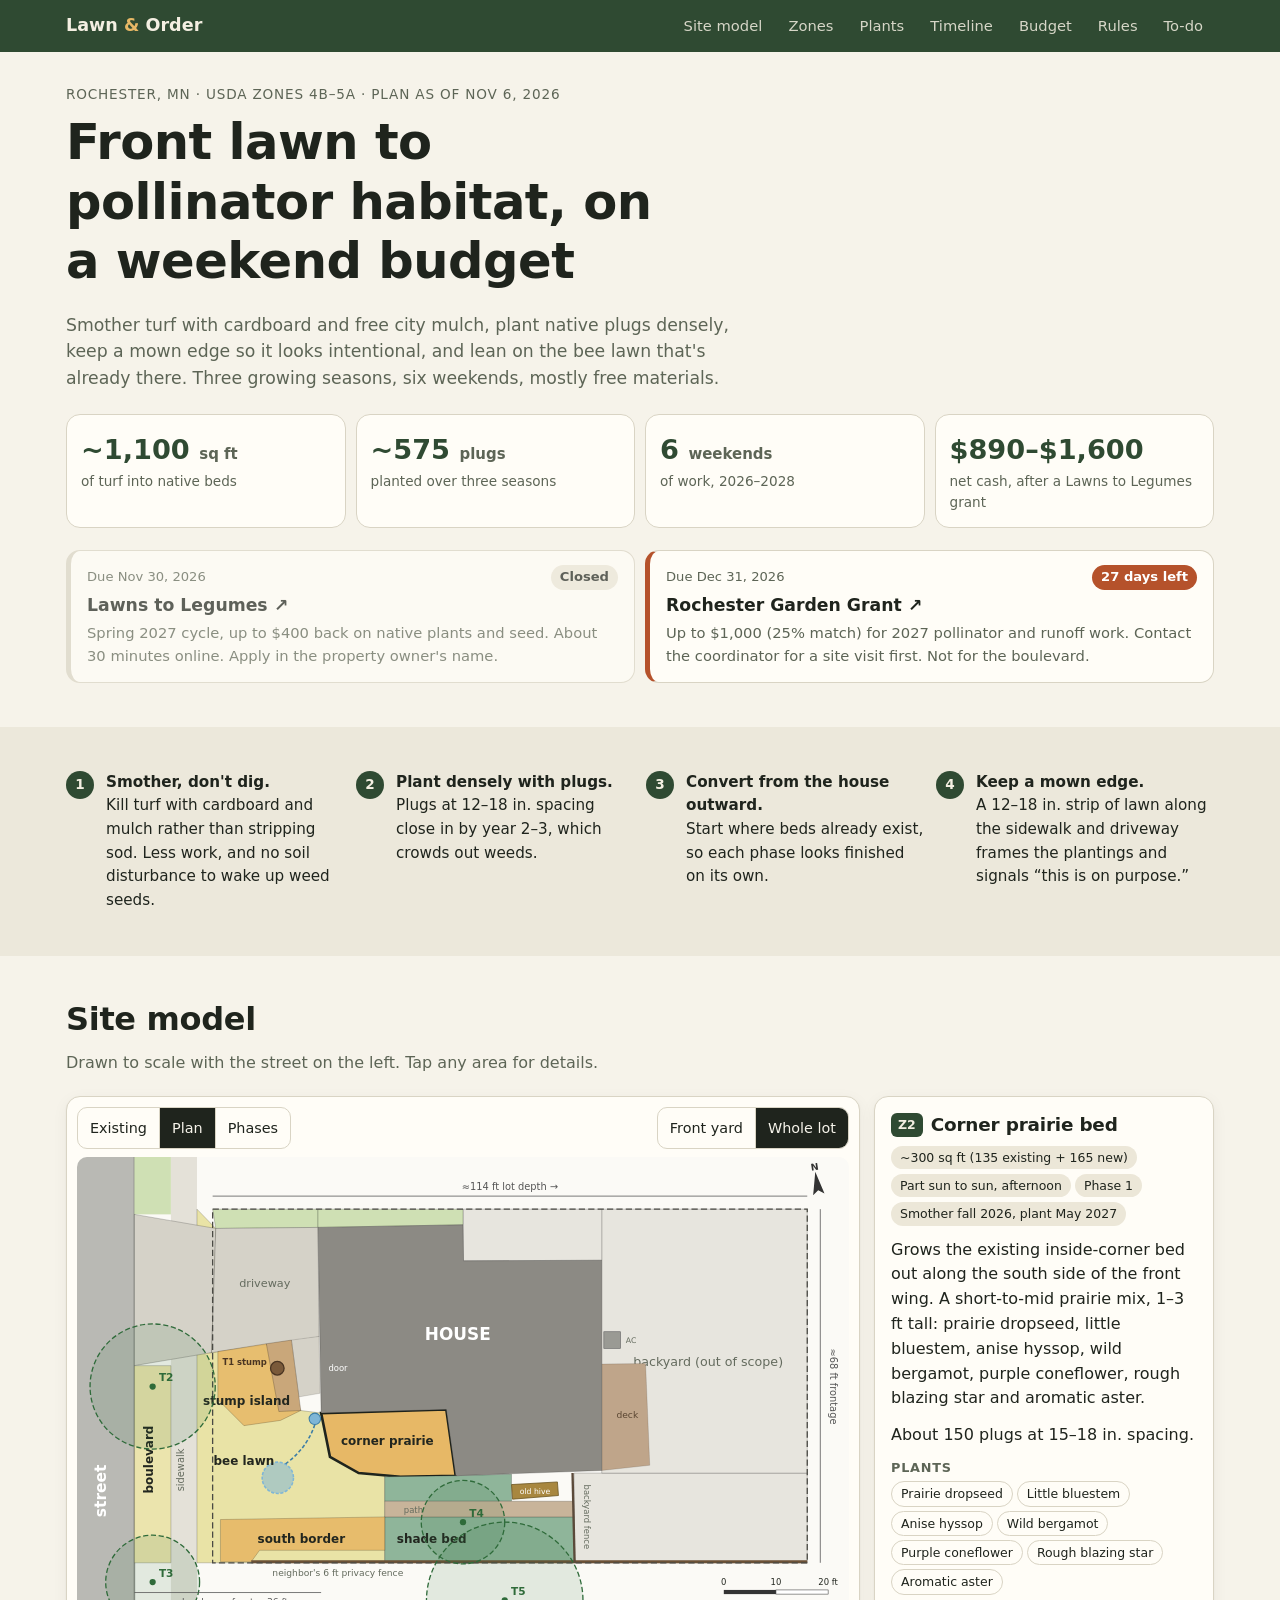
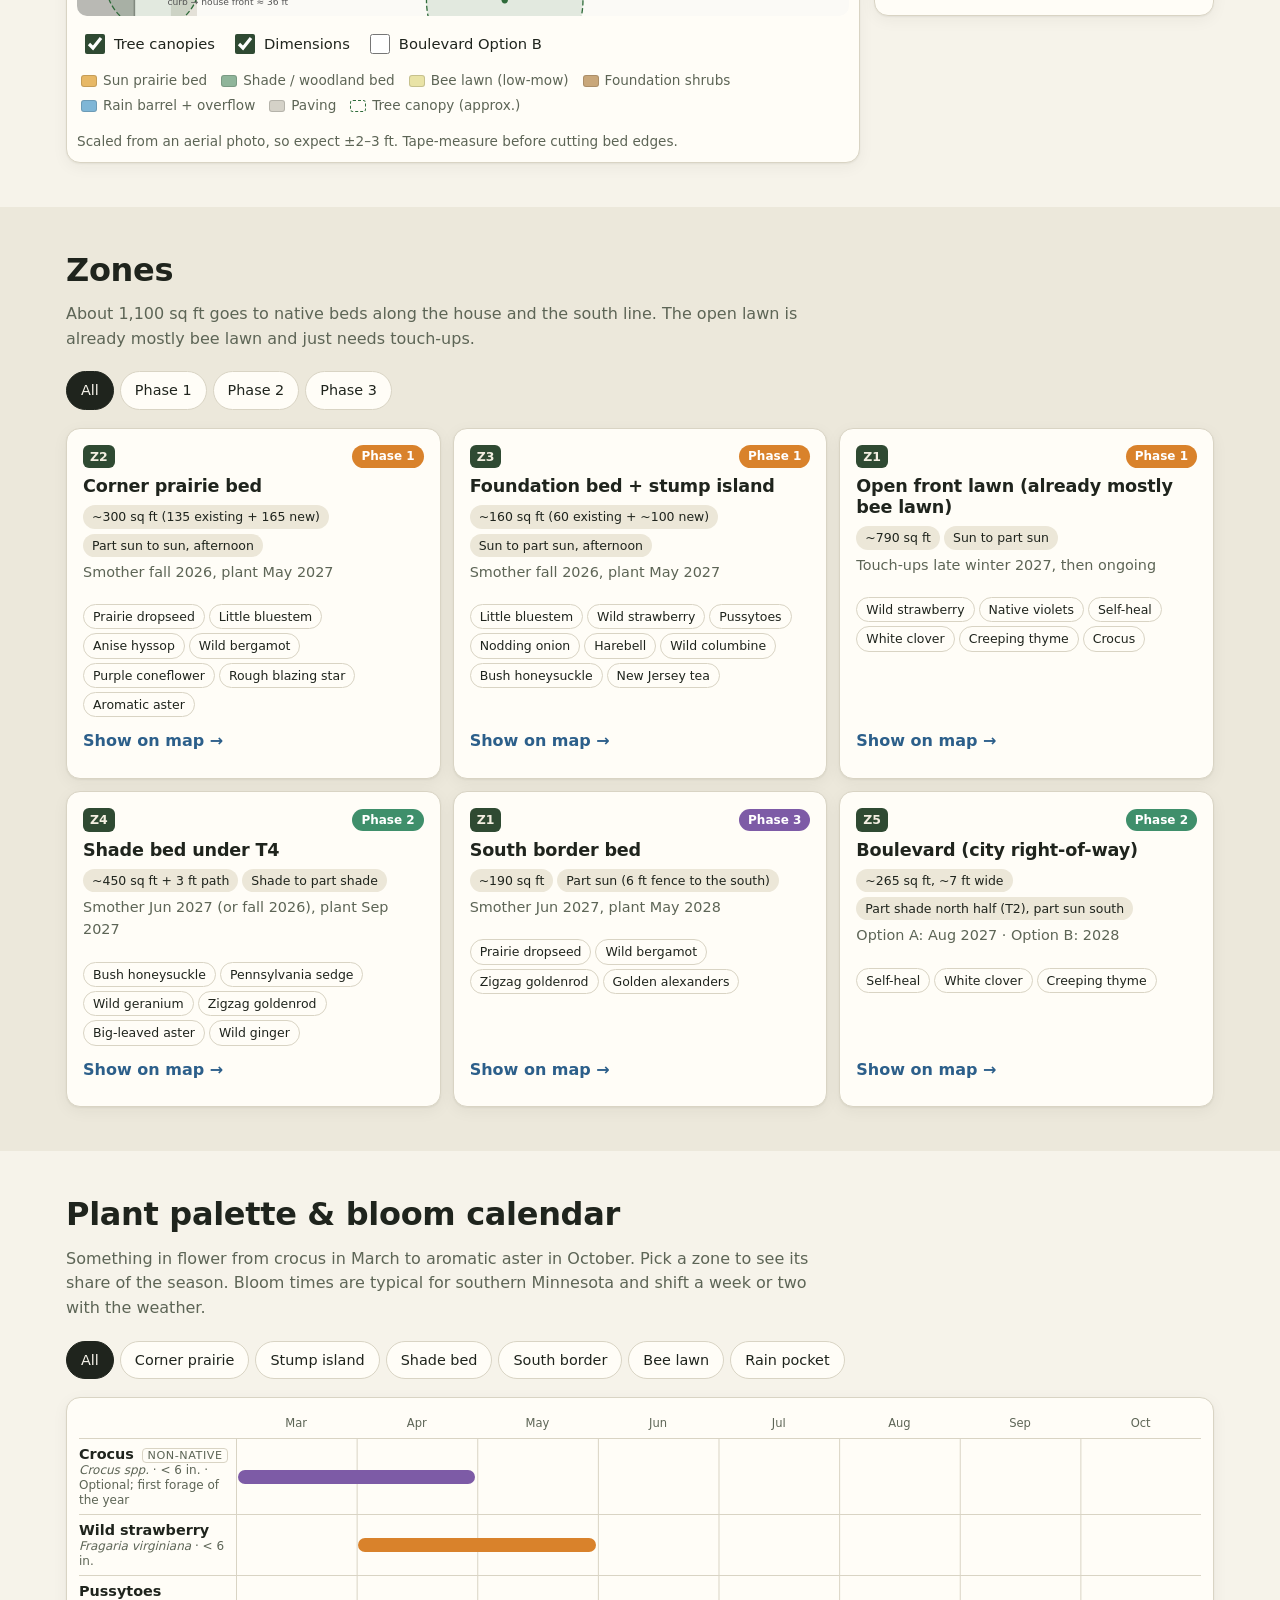
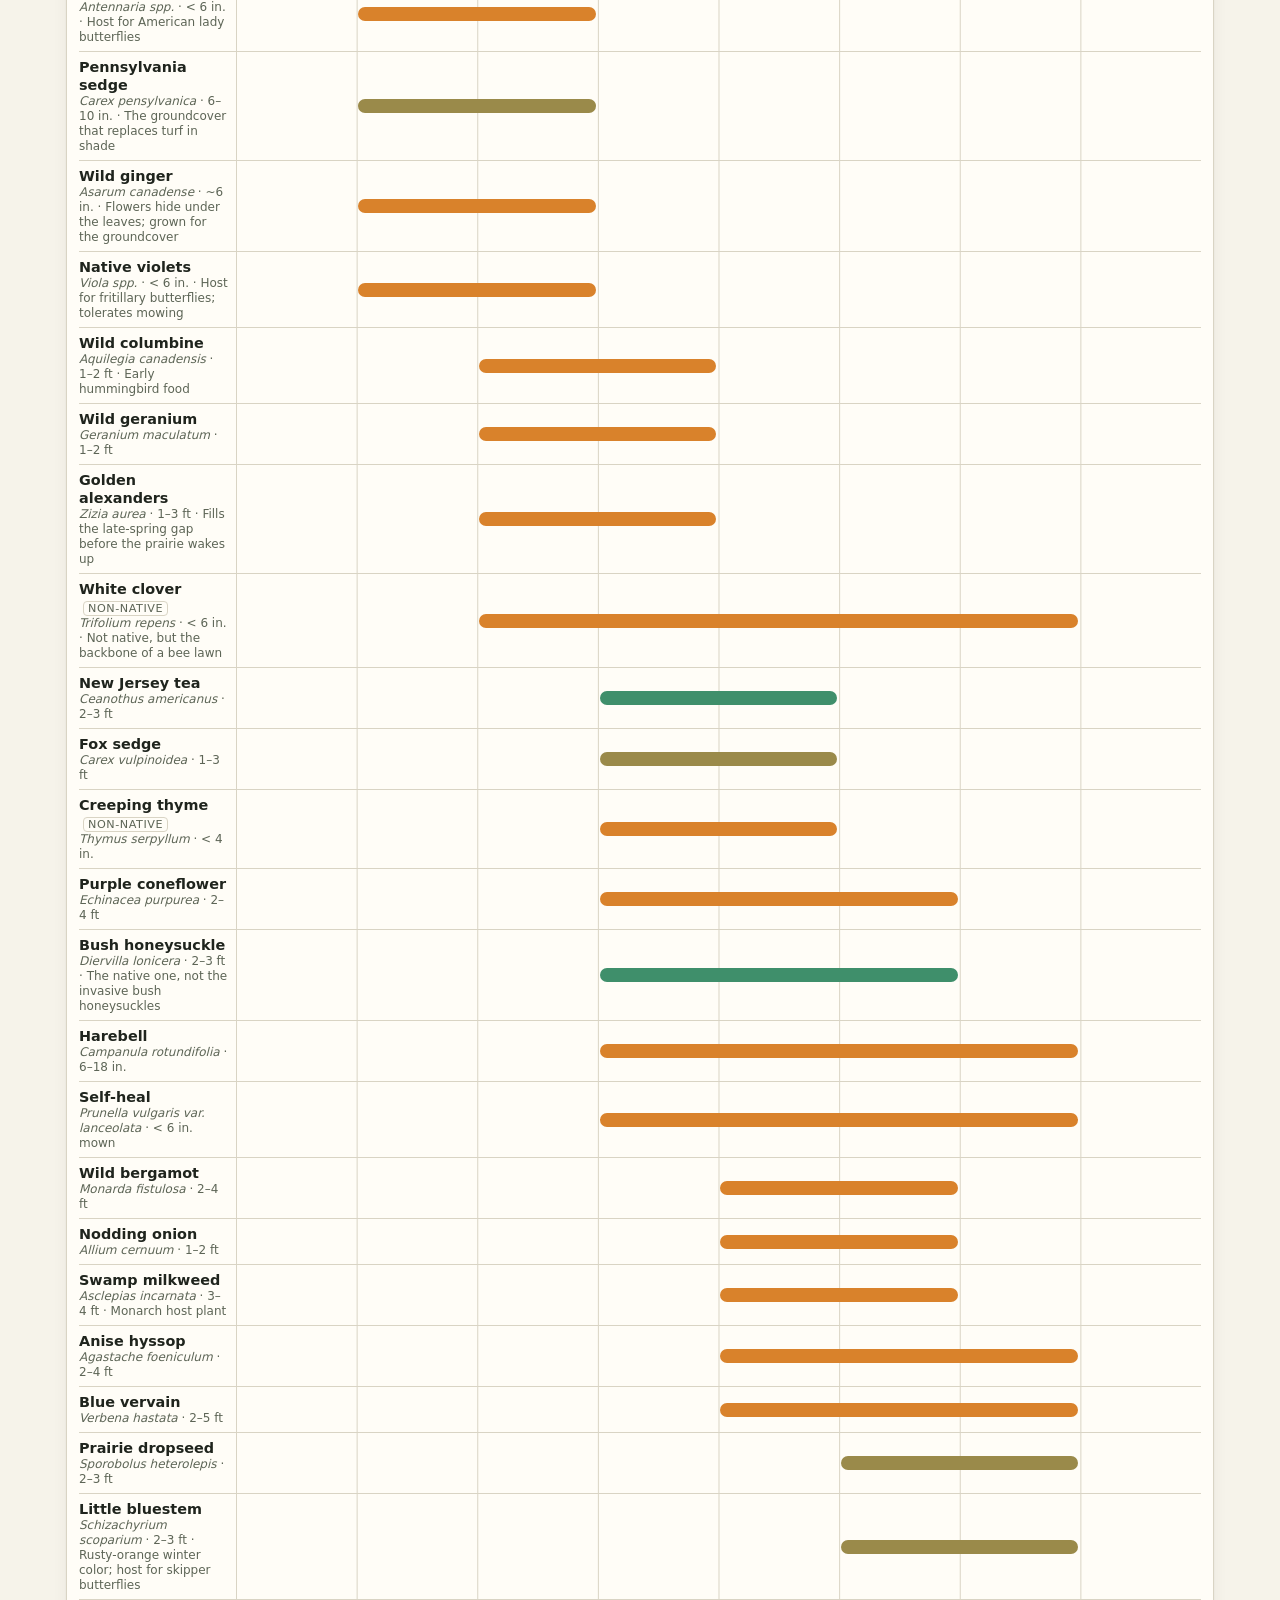
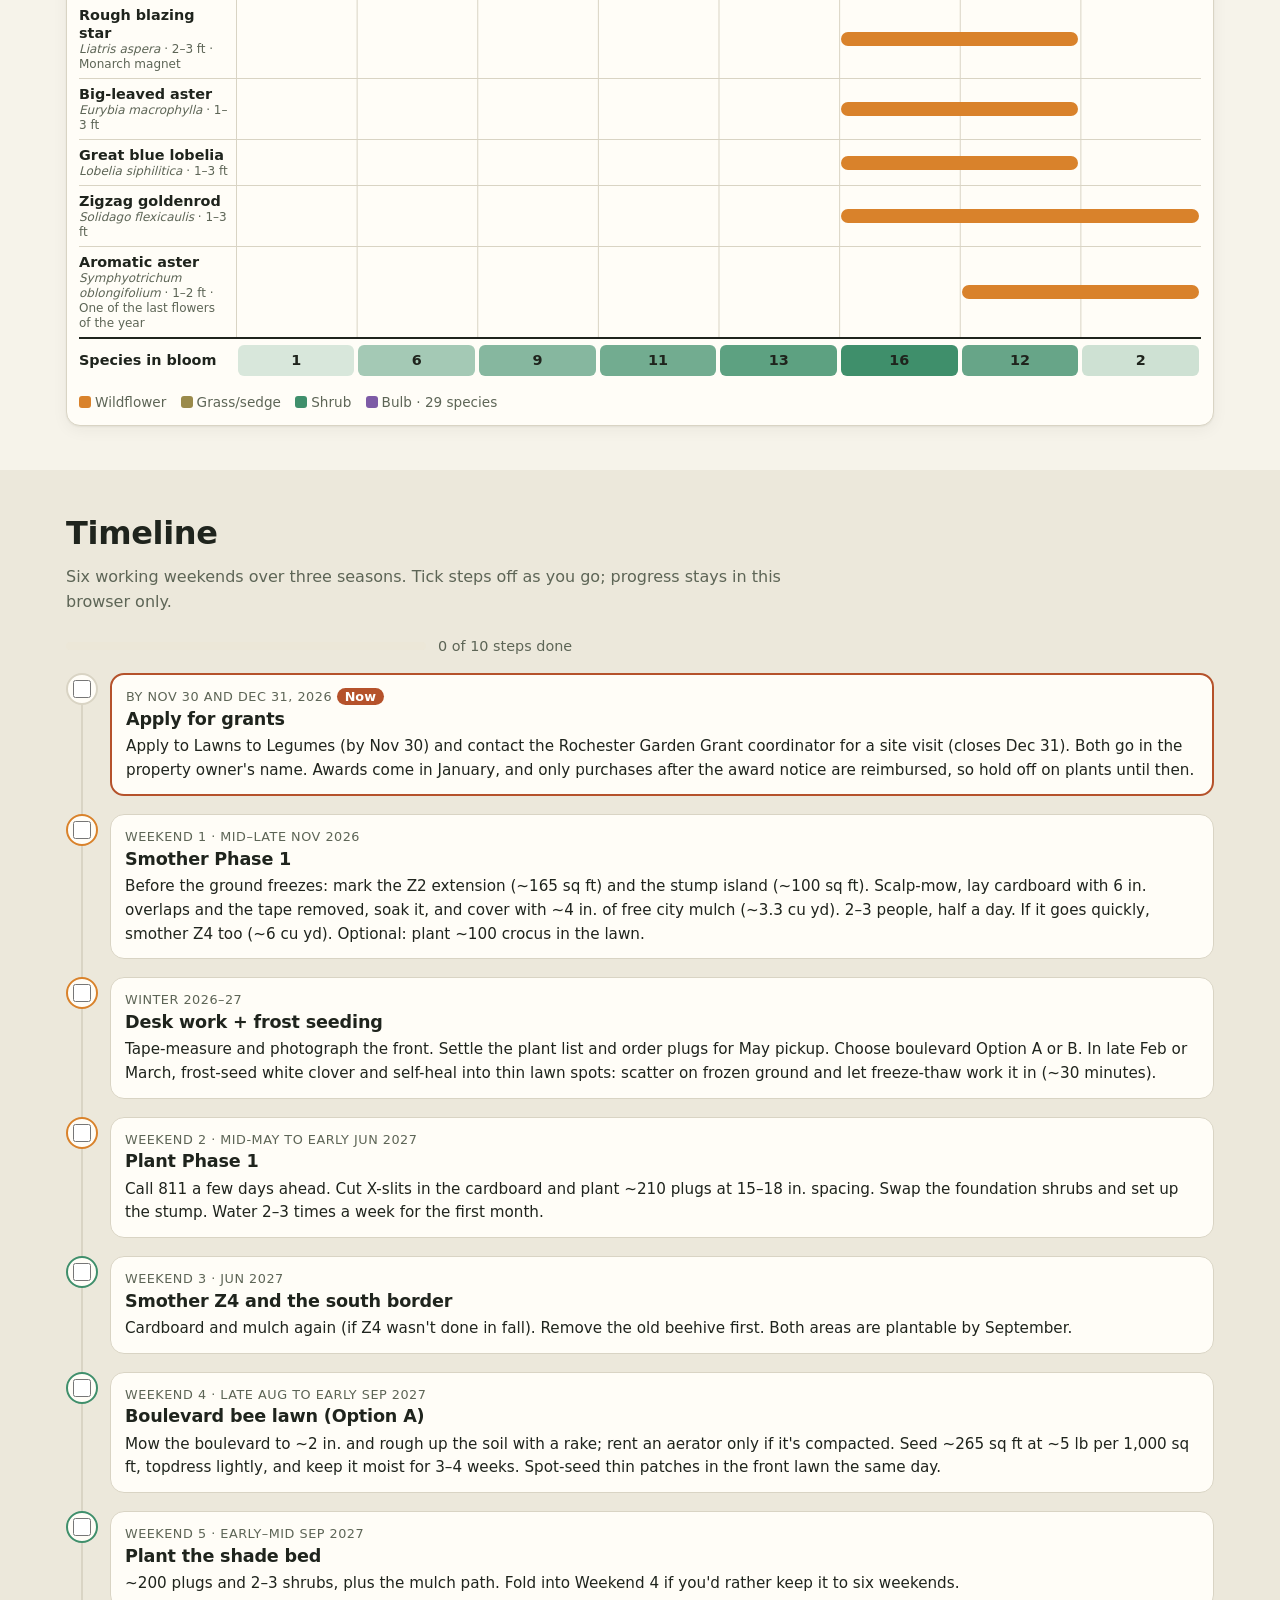
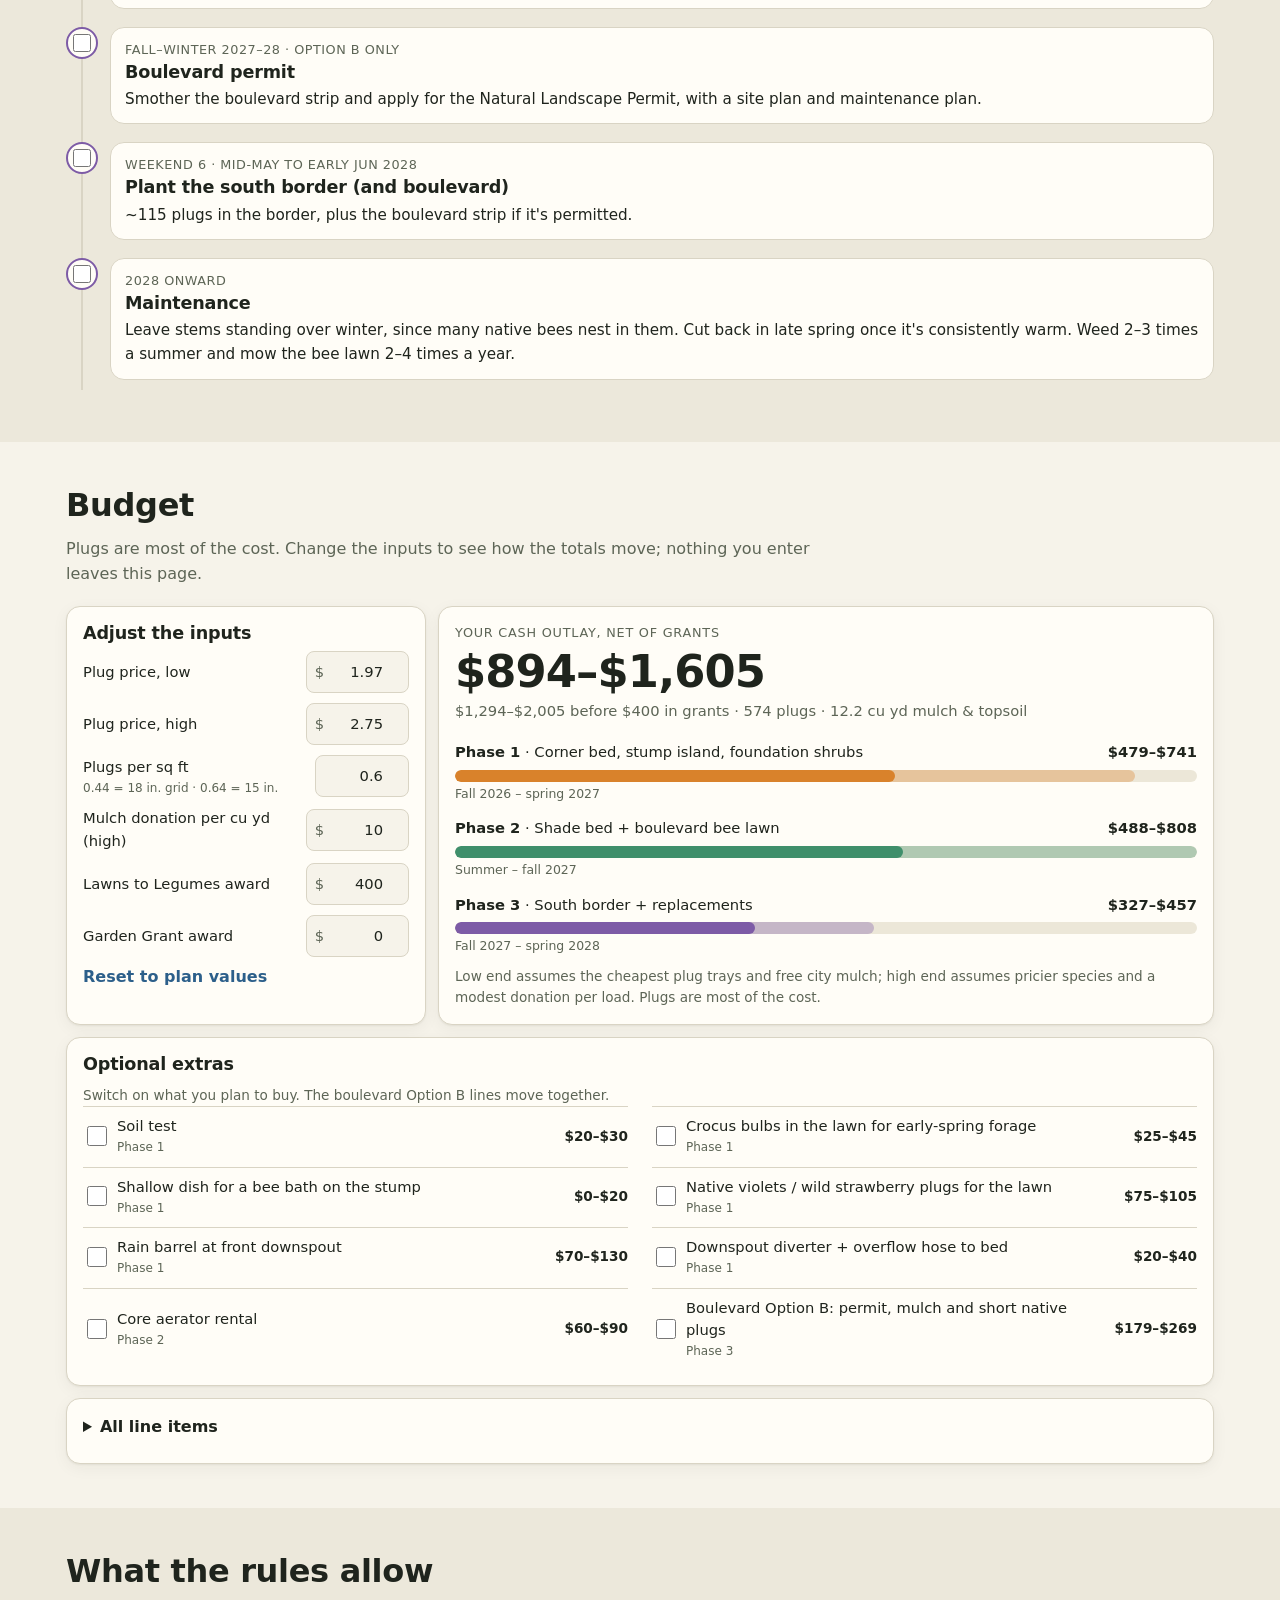
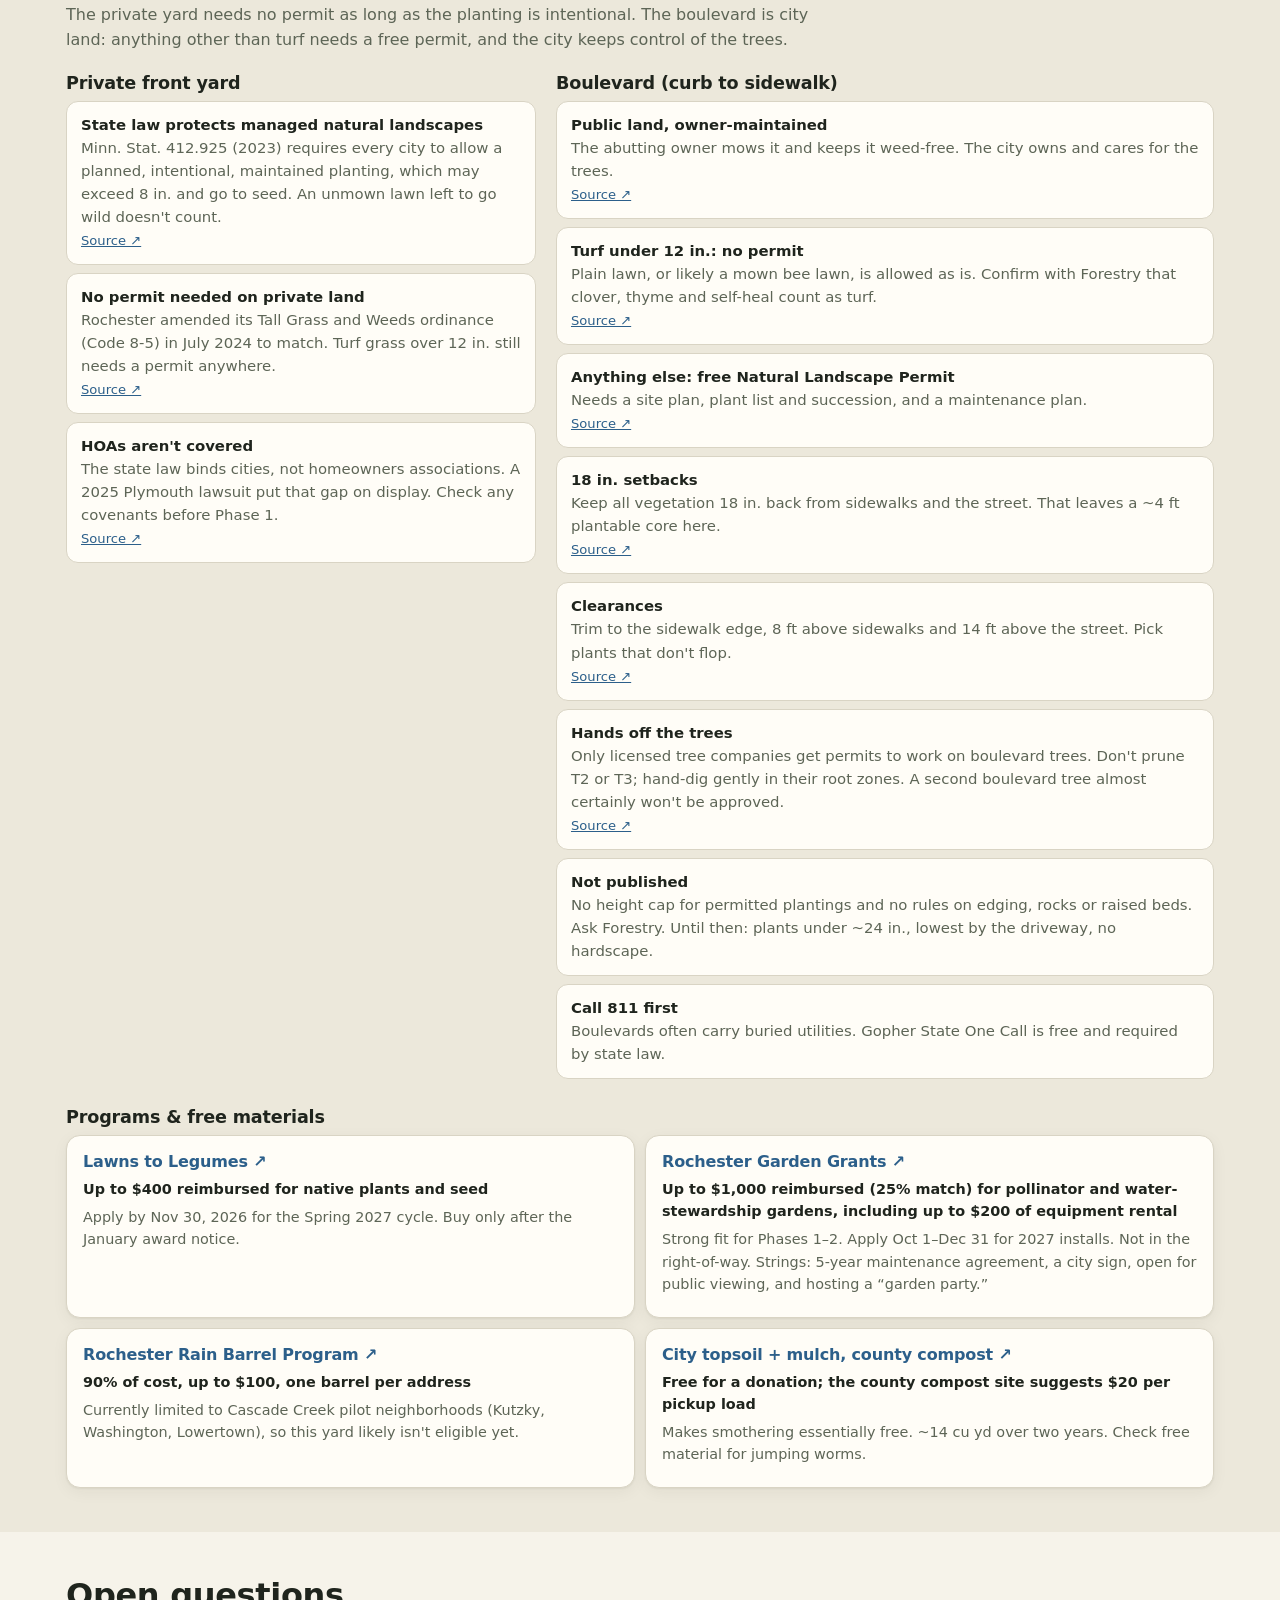
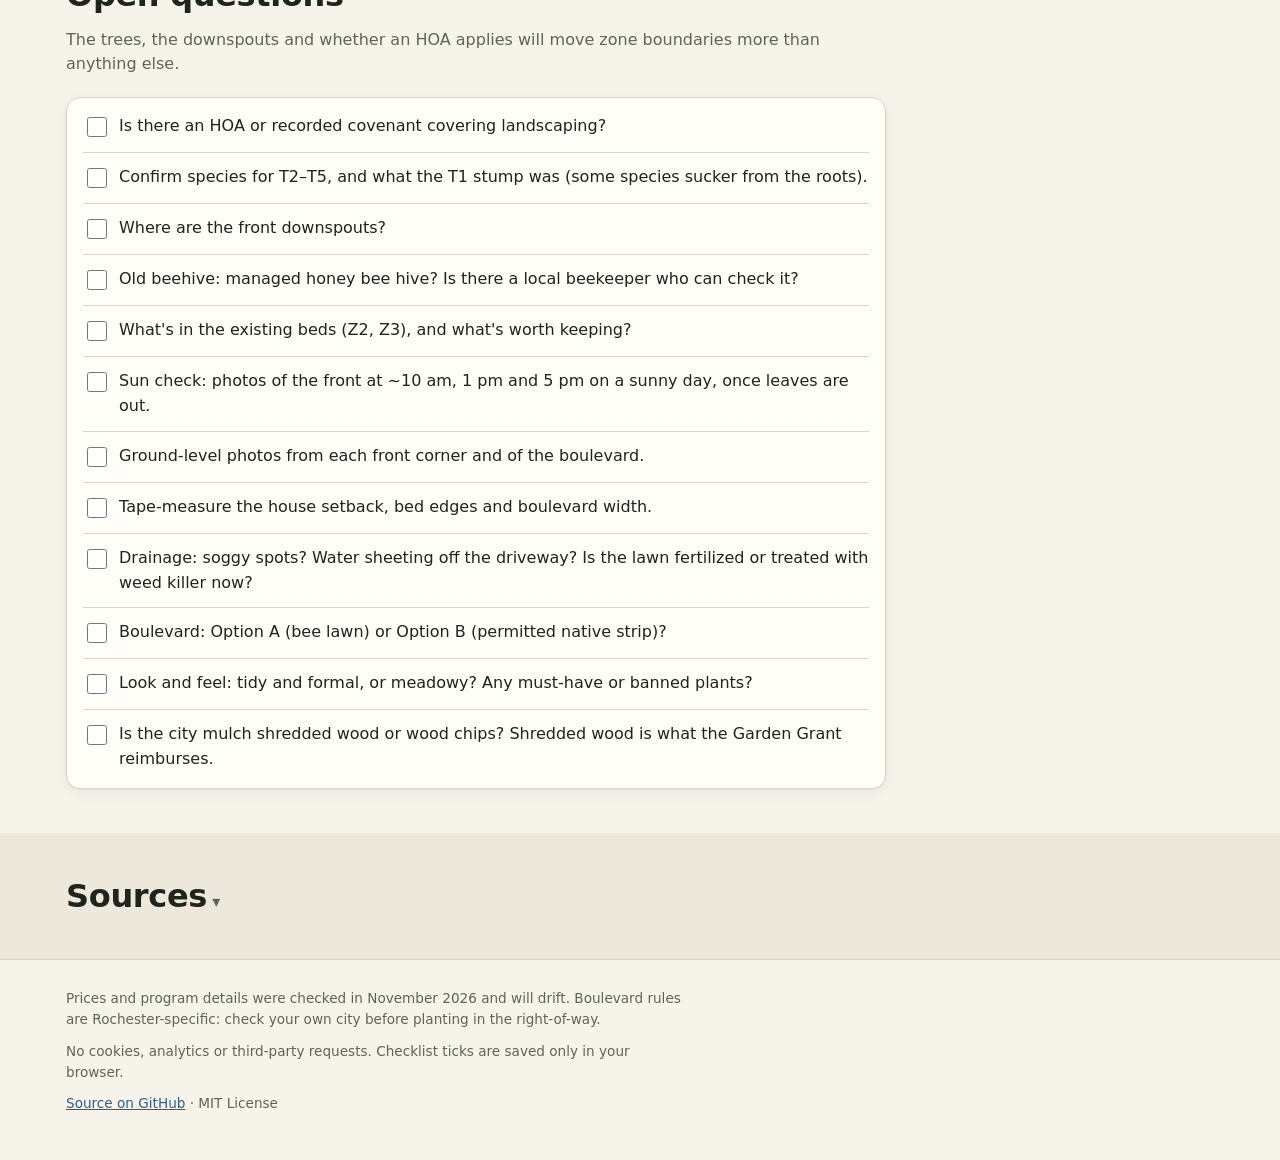
==== site/index.html @ 621e4ff6 "Add mobile-friendly website, privacy guardrails, and portable budget Website (site/, deployed to Git" ====
<!DOCTYPE html>
<html lang="en">
<head>
<meta charset="utf-8">
<meta name="viewport" content="width=device-width, initial-scale=1, viewport-fit=cover">
<!-- Privacy: this page loads nothing from other hosts. The policy below blocks
     third-party scripts, fonts, embeds (maps, video) and trackers outright. -->
<meta http-equiv="Content-Security-Policy" content="default-src 'self'; img-src 'self' data:; style-src 'self' 'unsafe-inline'; script-src 'self'; connect-src 'self'; font-src 'self'; frame-src 'none'; object-src 'none'; base-uri 'none'; form-action 'none'">
<meta name="referrer" content="no-referrer">
<title>Lawn &amp; Order</title>
<meta name="description" content="A three-season plan for turning a suburban front lawn in Rochester, MN into low-maintenance pollinator habitat: site model, plant palette, timeline and budget.">
<meta name="theme-color" content="#2f4a32" media="(prefers-color-scheme: light)">
<meta name="theme-color" content="#151a14" media="(prefers-color-scheme: dark)">
<link rel="icon" href="data:image/svg+xml,%3Csvg xmlns='http://www.w3.org/2000/svg' viewBox='0 0 32 32'%3E%3Crect width='32' height='32' rx='7' fill='%232f4a32'/%3E%3Ccircle cx='16' cy='16' r='5' fill='%23e7b866'/%3E%3Cg fill='%23f4efe2'%3E%3Cellipse cx='16' cy='7.5' rx='3.2' ry='4.5'/%3E%3Cellipse cx='16' cy='24.5' rx='3.2' ry='4.5'/%3E%3Cellipse cx='7.5' cy='16' rx='4.5' ry='3.2'/%3E%3Cellipse cx='24.5' cy='16' rx='4.5' ry='3.2'/%3E%3C/g%3E%3C/svg%3E">
<link rel="stylesheet" href="styles.css">
</head>
<body>
<a class="skip" href="#main">Skip to content</a>
<header class="top">
  <div class="top-in">
    <a class="brand" href="#overview">Lawn <span>&amp;</span> Order</a>
    <nav aria-label="Sections">
      <a href="#map">Site model</a>
      <a href="#zones">Zones</a>
      <a href="#plants">Plants</a>
      <a href="#timeline">Timeline</a>
      <a href="#budget">Budget</a>
      <a href="#rules">Rules</a>
      <a href="#questions">To-do</a>
    </nav>
  </div>
</header>

<main id="main">
  <section id="overview" class="hero">
    <div class="wrap">
      <p class="eyebrow">Rochester, MN · USDA zones 4b–5a · <span data-asof></span></p>
      <h1>Front lawn to pollinator habitat, on a weekend budget</h1>
      <p class="lede">Smother turf with cardboard and free city mulch, plant native plugs densely, keep a mown edge so it looks intentional, and lean on the bee lawn that's already there. Three growing seasons, six weekends, mostly free materials.</p>
      <div class="stats" data-stats></div>
      <div class="deadlines" data-deadlines></div>
    </div>
  </section>

  <section id="principles" class="band">
    <div class="wrap">
      <h2 class="sr-only">Principles</h2>
      <ol class="principles" data-principles></ol>
    </div>
  </section>

  <section id="map">
    <div class="wrap">
      <div class="sec-head">
        <h2>Site model</h2>
        <p>Drawn to scale with the street on the left. Tap any area for details.</p>
      </div>
      <div class="map-grid">
        <div class="card map-card">
          <div class="map-bar">
            <div class="seg" role="group" aria-label="View">
              <button type="button" data-view="existing" aria-pressed="false">Existing</button>
              <button type="button" data-view="plan" aria-pressed="true">Plan</button>
              <button type="button" data-view="phases" aria-pressed="false">Phases</button>
            </div>
            <div class="seg" role="group" aria-label="Extent">
              <button type="button" data-crop="front" aria-pressed="true">Front yard</button>
              <button type="button" data-crop="lot" aria-pressed="false">Whole lot</button>
            </div>
          </div>
          <svg id="site-svg" role="img" aria-label="To-scale site plan of the front yard"></svg>
          <div class="map-toggles">
            <label><input type="checkbox" data-layer="trees" checked> Tree canopies</label>
            <label><input type="checkbox" data-layer="dims" checked> Dimensions</label>
            <label><input type="checkbox" data-layer="blvdB"> Boulevard Option B</label>
          </div>
          <div class="legend" data-legend></div>
          <p class="fine">Scaled from an aerial photo, so expect ±2–3 ft. Tape-measure before cutting bed edges.</p>
        </div>
        <aside class="card detail" id="detail" tabindex="-1" aria-live="polite"></aside>
      </div>
    </div>
  </section>

  <section id="zones" class="band">
    <div class="wrap">
      <div class="sec-head">
        <h2>Zones</h2>
        <p>About 1,100 sq ft goes to native beds along the house and the south line. The open lawn is already mostly bee lawn and just needs touch-ups.</p>
      </div>
      <div class="chips" role="group" aria-label="Filter zones by phase" data-zone-filter>
        <button type="button" data-ph="all" aria-pressed="true">All</button>
        <button type="button" data-ph="1" aria-pressed="false">Phase 1</button>
        <button type="button" data-ph="2" aria-pressed="false">Phase 2</button>
        <button type="button" data-ph="3" aria-pressed="false">Phase 3</button>
      </div>
      <div class="zone-cards" data-zones></div>
    </div>
  </section>

  <section id="plants">
    <div class="wrap">
      <div class="sec-head">
        <h2>Plant palette &amp; bloom calendar</h2>
        <p>Something in flower from crocus in March to aromatic aster in October. Pick a zone to see its share of the season. Bloom times are typical for southern Minnesota and shift a week or two with the weather.</p>
      </div>
      <div class="chips" role="group" aria-label="Filter plants by zone" data-plant-filter></div>
      <div class="card bloom" data-bloom></div>
    </div>
  </section>

  <section id="timeline" class="band">
    <div class="wrap">
      <div class="sec-head">
        <h2>Timeline</h2>
        <p>Six working weekends over three seasons. Tick steps off as you go; progress stays in this browser only.</p>
      </div>
      <div class="progress" data-progress></div>
      <ol class="steps" data-steps></ol>
    </div>
  </section>

  <section id="budget">
    <div class="wrap">
      <div class="sec-head">
        <h2>Budget</h2>
        <p>Plugs are most of the cost. Change the inputs to see how the totals move; nothing you enter leaves this page.</p>
      </div>
      <div data-budget></div>
    </div>
  </section>

  <section id="rules" class="band">
    <div class="wrap">
      <div class="sec-head">
        <h2>What the rules allow</h2>
        <p>The private yard needs no permit as long as the planting is intentional. The boulevard is city land: anything other than turf needs a free permit, and the city keeps control of the trees.</p>
      </div>
      <div class="rules-grid">
        <div><h3>Private front yard</h3><ul class="rule-list" data-rules-private></ul></div>
        <div><h3>Boulevard (curb to sidewalk)</h3><ul class="rule-list" data-rules-blvd></ul></div>
      </div>
      <h3 class="sub-h">Programs &amp; free materials</h3>
      <div class="programs" data-programs></div>
    </div>
  </section>

  <section id="questions">
    <div class="wrap">
      <div class="sec-head">
        <h2>Open questions</h2>
        <p>The trees, the downspouts and whether an HOA applies will move zone boundaries more than anything else.</p>
      </div>
      <ul class="checklist card" data-questions></ul>
    </div>
  </section>

  <section id="sources" class="band">
    <div class="wrap">
      <details>
        <summary><h2>Sources</h2></summary>
        <ul class="sources" data-sources></ul>
      </details>
    </div>
  </section>
</main>

<footer class="foot">
  <div class="wrap">
    <p>Prices and program details were checked in November 2026 and will drift. Boulevard rules are Rochester-specific: check your own city before planting in the right-of-way.</p>
    <p>No cookies, analytics or third-party requests. Checklist ticks are saved only in your browser.</p>
    <p><a href="https://github.com/jkastl/lawn-and-order">Source on GitHub</a> · MIT License</p>
  </div>
</footer>

<noscript><p class="noscript">This page needs JavaScript for the site model and calculator. The full plan is also in <a href="https://github.com/jkastl/lawn-and-order/blob/main/docs/conversion-plan.md">docs/conversion-plan.md</a>.</p></noscript>
<script src="map.js"></script>
<script src="budget.js"></script>
<script src="app.js"></script>
</body>
</html>
---- site/styles.css ----
:root {
  --bg: #f6f3ea;
  --bg-band: #ece8db;
  --card: #fffdf7;
  --ink: #1f241d;
  --muted: #5d6556;
  --line: #d9d4c4;
  --brand: #2f4a32;
  --brand-ink: #f4efe2;
  --accent: #b5522b;
  --gold: #e7b866;
  --chip: #ece7d8;
  --link: #2c5f8a;
  --p1: #d9822b;
  --p2: #3f8f6b;
  --p3: #7d5ba6;
  --forb: #d9822b;
  --grass: #9a8a4a;
  --shrub: #3f8f6b;
  --bulb: #7d5ba6;
  --shadow: 0 1px 2px rgba(40, 35, 20, .06), 0 4px 16px rgba(40, 35, 20, .05);
  --radius: 14px;
  --gutter: 16px;
  color-scheme: light;
}
@media (prefers-color-scheme: dark) {
  :root:not([data-theme="light"]) {
    --bg: #131712; --bg-band: #191e18; --card: #1f251d; --ink: #e9e7de; --muted: #a7ae9e;
    --line: #333b30; --brand: #1b261a; --brand-ink: #f0ead8; --accent: #f08a5d; --chip: #2a3227;
    --link: #8cc0ea; --shadow: none; color-scheme: dark;
  }
}
:root[data-theme="dark"] {
  --bg: #131712; --bg-band: #191e18; --card: #1f251d; --ink: #e9e7de; --muted: #a7ae9e;
  --line: #333b30; --brand: #1b261a; --brand-ink: #f0ead8; --accent: #f08a5d; --chip: #2a3227;
  --link: #8cc0ea; --shadow: none; color-scheme: dark;
}

* { box-sizing: border-box; }
html { scroll-behavior: smooth; scroll-padding-top: 64px; -webkit-text-size-adjust: 100%; }
@media (prefers-reduced-motion: reduce) { html { scroll-behavior: auto; } }
body {
  margin: 0; background: var(--bg); color: var(--ink);
  font: 16px/1.55 system-ui, -apple-system, "Segoe UI", Roboto, "Helvetica Neue", Arial, sans-serif;
  overflow-x: hidden;
}
h1, h2, h3, h4 { line-height: 1.2; margin: 0 0 .4em; letter-spacing: -.01em; }
h2 { font-size: clamp(1.45rem, 4.5vw, 2rem); }
h3 { font-size: 1.1rem; }
h4 { font-size: 1rem; }
p { margin: 0 0 .75em; }
a { color: var(--link); }
small { color: var(--muted); }
.wrap { max-width: 1180px; margin: 0 auto; padding: 0 var(--gutter); }
.sr-only { position: absolute; width: 1px; height: 1px; overflow: hidden; clip: rect(0 0 0 0); white-space: nowrap; }
.skip { position: absolute; left: -999px; top: 8px; background: var(--card); padding: 8px 12px; z-index: 50; border-radius: 8px; }
.skip:focus { left: 8px; }
:focus-visible { outline: 3px solid var(--gold); outline-offset: 2px; }
.card { background: var(--card); border: 1px solid var(--line); border-radius: var(--radius); box-shadow: var(--shadow); padding: 16px; }
.fine { font-size: .85rem; color: var(--muted); margin: .75em 0 0; }
.chip, .pchip { display: inline-block; font-size: .78rem; padding: 2px 9px; border-radius: 999px; background: var(--chip); margin: 0 4px 4px 0; }
.pchip { background: transparent; border: 1px solid var(--line); }
.tag { font-style: normal; font-size: .7rem; text-transform: uppercase; letter-spacing: .05em; color: var(--muted); border: 1px solid var(--line); border-radius: 4px; padding: 0 4px; margin-left: 4px; white-space: nowrap; }
.link-btn { background: none; border: 0; padding: 8px 0; font: inherit; font-weight: 600; color: var(--link); cursor: pointer; }
.noscript { background: #fff3cd; color: #5a4400; padding: 12px var(--gutter); margin: 0; }

/* header */
.top { position: sticky; top: 0; z-index: 20; background: var(--brand); color: var(--brand-ink); padding-top: env(safe-area-inset-top); }
.top-in { max-width: 1180px; margin: 0 auto; display: flex; align-items: center; gap: 12px; padding: 0 var(--gutter); min-height: 52px; }
.brand { color: var(--brand-ink); text-decoration: none; font-weight: 800; font-size: 1.1rem; white-space: nowrap; }
.brand span { color: var(--gold); }
.top nav { position: relative; display: flex; gap: 4px; overflow-x: auto; scrollbar-width: none; margin-left: auto; -webkit-mask-image: linear-gradient(90deg, #000 85%, transparent); mask-image: linear-gradient(90deg, #000 85%, transparent); padding-right: 24px; }
.top nav::-webkit-scrollbar { display: none; }
.top nav a { color: var(--brand-ink); text-decoration: none; font-size: .92rem; padding: 8px 11px; border-radius: 999px; white-space: nowrap; opacity: .85; }
.top nav a:hover, .top nav a.on { background: rgba(255, 255, 255, .14); opacity: 1; }
@media (min-width: 900px) { .top nav { -webkit-mask-image: none; mask-image: none; padding-right: 0; } }

/* sections */
main > section { padding: 44px 0; }
.band { background: var(--bg-band); }
.sec-head { max-width: 760px; margin-bottom: 20px; }
.sec-head p { color: var(--muted); }
.sub-h { margin-top: 28px; }

/* hero */
.hero { padding-top: 32px !important; }
.eyebrow { font-size: .85rem; color: var(--muted); text-transform: uppercase; letter-spacing: .06em; margin-bottom: .6em; }
.hero h1 { font-size: clamp(1.8rem, 7vw, 3.1rem); max-width: 18ch; }
.lede { font-size: 1.08rem; max-width: 62ch; color: var(--muted); }
.stats { display: grid; grid-template-columns: repeat(2, minmax(0, 1fr)); gap: 10px; margin: 22px 0; }
@media (min-width: 760px) { .stats { grid-template-columns: repeat(4, minmax(0, 1fr)); } }
.stat { background: var(--card); border: 1px solid var(--line); border-radius: var(--radius); padding: 14px; }
.stat-v { font-size: clamp(1.25rem, 5vw, 1.7rem); font-weight: 800; color: var(--brand); }
@media (prefers-color-scheme: dark) { :root:not([data-theme="light"]) .stat-v { color: var(--gold); } }
:root[data-theme="dark"] .stat-v { color: var(--gold); }
.stat-v small { font-size: .55em; font-weight: 600; }
.stat-l { font-size: .85rem; color: var(--muted); }
.deadlines { display: grid; gap: 10px; }
@media (min-width: 760px) { .deadlines { grid-template-columns: 1fr 1fr; } }
.deadline { display: block; text-decoration: none; color: inherit; background: var(--card); border: 1px solid var(--line); border-left: 5px solid var(--accent); border-radius: var(--radius); padding: 14px 16px; }
.deadline.past { border-left-color: var(--line); opacity: .7; }
.deadline p { margin: 0; font-size: .92rem; color: var(--muted); }
.dl-top { display: flex; justify-content: space-between; gap: 8px; align-items: center; font-size: .82rem; }
.dl-date { color: var(--muted); }
.dl-t { font-weight: 700; font-size: 1.08rem; margin: 2px 0 4px; }
.due { font-weight: 700; padding: 2px 9px; border-radius: 999px; background: var(--chip); white-space: nowrap; }
.due.soon { background: var(--accent); color: #fff; }
.principles { list-style: none; counter-reset: p; padding: 0; margin: 0; display: grid; gap: 12px; }
@media (min-width: 760px) { .principles { grid-template-columns: repeat(2, 1fr); } }
@media (min-width: 1080px) { .principles { grid-template-columns: repeat(4, 1fr); } }
.principles li { counter-increment: p; position: relative; padding-left: 40px; font-size: .95rem; }
.principles li::before { content: counter(p); position: absolute; left: 0; top: 0; width: 28px; height: 28px; border-radius: 50%; background: var(--brand); color: var(--brand-ink); display: grid; place-items: center; font-weight: 700; font-size: .85rem; }
.principles b { display: block; }

/* map */
.map-grid { display: grid; gap: 14px; }
@media (min-width: 900px) { .map-grid { grid-template-columns: minmax(0, 1fr) 340px; align-items: start; } .detail { position: sticky; top: 68px; max-height: calc(100vh - 84px); overflow: auto; } }
.map-card { padding: 10px; }
.map-bar { display: flex; flex-wrap: wrap; gap: 8px; justify-content: space-between; margin-bottom: 8px; }
.seg { display: inline-flex; border: 1px solid var(--line); border-radius: 10px; overflow: hidden; background: var(--card); }
.seg button { border: 0; background: transparent; color: var(--ink); padding: 8px 12px; min-height: 40px; font: inherit; font-size: .9rem; cursor: pointer; }
.seg button + button { border-left: 1px solid var(--line); }
.seg button[aria-pressed="true"] { background: var(--ink); color: var(--bg); }
#site-svg { width: 100%; height: auto; display: block; border-radius: 10px; touch-action: manipulation; }
#site-svg .zone { cursor: pointer; }
#site-svg .zone:hover { filter: brightness(.95); }
#site-svg .zone.sel { stroke: #1f241d; stroke-width: .5; }
#site-svg .zone:focus { outline: none; }
#site-svg .zone:focus-visible { stroke: #b5522b; stroke-width: .6; }
.map-toggles { display: flex; flex-wrap: wrap; gap: 4px 16px; padding: 10px 4px 4px; font-size: .92rem; }
.map-toggles label { display: inline-flex; align-items: center; gap: 6px; min-height: 36px; cursor: pointer; }
.map-toggles input, .opt input, .checklist input { width: 20px; height: 20px; accent-color: var(--brand); }
.legend { display: flex; flex-wrap: wrap; gap: 4px 14px; padding: 4px; font-size: .85rem; color: var(--muted); }
.lg { display: inline-flex; align-items: center; gap: 6px; }
.sw { width: 16px; height: 12px; border-radius: 3px; border: 1px solid rgba(0, 0, 0, .15); flex: none; }
.sw-tree { border: 1.5px dashed #2f6b3a; background: transparent; }
.detail h3 { font-size: 1.15rem; margin: 0; }
.detail-head { display: flex; align-items: center; gap: 8px; margin-bottom: 8px; }
.detail .meta { margin-bottom: 8px; }
.detail ul { padding-left: 18px; margin: 0 0 .75em; }
.detail .verify, .verify { color: var(--accent); font-weight: 600; font-size: .9rem; }
.zcode { font-weight: 800; font-size: .78rem; background: var(--brand); color: var(--brand-ink); border-radius: 6px; padding: 2px 7px; }
.mini-plants { margin-top: 10px; }
.mini-plants h4 { font-size: .8rem; text-transform: uppercase; letter-spacing: .06em; color: var(--muted); margin-bottom: 6px; }

/* chips filters */
.chips { display: flex; gap: 6px; overflow-x: auto; padding-bottom: 6px; margin-bottom: 12px; scrollbar-width: thin; }
.chips button { flex: none; border: 1px solid var(--line); background: var(--card); color: var(--ink); border-radius: 999px; padding: 7px 14px; min-height: 38px; font: inherit; font-size: .9rem; cursor: pointer; }
.chips button[aria-pressed="true"] { background: var(--ink); color: var(--bg); border-color: var(--ink); }

/* zones */
.zone-cards { display: grid; gap: 12px; }
@media (min-width: 680px) { .zone-cards { grid-template-columns: repeat(2, minmax(0, 1fr)); } }
@media (min-width: 1040px) { .zone-cards { grid-template-columns: repeat(3, minmax(0, 1fr)); } }
.zone-card { display: flex; flex-direction: column; }
.zone-card[hidden] { display: none; }
.zone-card .link-btn { margin-top: auto; align-self: flex-start; }
.zc-head { display: flex; justify-content: space-between; align-items: center; margin-bottom: 8px; }
.zc-when { font-size: .9rem; color: var(--muted); }
.phase-pill { font-size: .75rem; font-weight: 700; color: #fff; padding: 2px 9px; border-radius: 999px; }
.phase-pill.ph1 { background: var(--p1); } .phase-pill.ph2 { background: var(--p2); } .phase-pill.ph3 { background: var(--p3); }

/* bloom calendar */
.bloom { padding: 12px; overflow-x: auto; }
.bl-grid { --name: minmax(128px, 1.3fr); min-width: 330px; }
.bl-row { display: grid; grid-template-columns: var(--name) repeat(8, minmax(0, 1fr)); align-items: center; border-top: 1px solid var(--line); min-height: 44px; }
.bl-head { border-top: 0; min-height: 28px; position: sticky; top: 0; }
.bl-m { font-size: .72rem; color: var(--muted); text-align: center; }
.bl-name { padding: 6px 8px 6px 0; font-size: .9rem; line-height: 1.25; }
.bl-name small { display: block; font-size: .75rem; }
.bl-track { grid-column: 2 / -1; display: grid; grid-template-columns: repeat(8, minmax(0, 1fr)); height: 100%; align-items: center; background-image: linear-gradient(90deg, var(--line) 1px, transparent 1px); background-size: calc(100% / 8) 100%; }
.bl-bar { height: 14px; border-radius: 7px; margin: 0 2px; }
.k-forb { background: var(--forb); } .k-grass { background: var(--grass); } .k-shrub { background: var(--shrub); } .k-bulb { background: var(--bulb); }
.bl-cov { border-top: 2px solid var(--ink); }
.bl-c { text-align: center; font-weight: 700; font-size: .9rem; margin: 6px 2px; padding: 4px 0; border-radius: 6px; background: color-mix(in srgb, var(--p2) calc(var(--o, 0) * 100%), transparent); }
.bl-c.gap { background: transparent; color: var(--accent); }
.key { display: inline-block; width: 12px; height: 12px; border-radius: 3px; margin: 0 4px 0 10px; vertical-align: -1px; }
.key:first-child { margin-left: 0; }
@media (max-width: 520px) { .bl-name small { display: none; } .bl-grid { --name: minmax(108px, 1.1fr); } }

/* timeline */
.progress { display: flex; align-items: center; gap: 12px; font-size: .9rem; color: var(--muted); margin-bottom: 16px; }
.prog-track { flex: 1; max-width: 360px; height: 8px; background: var(--chip); border-radius: 4px; overflow: hidden; }
.prog-track span { display: block; height: 100%; background: var(--p2); transition: width .3s; }
.steps { list-style: none; padding: 0; margin: 0; position: relative; }
.steps::before { content: ""; position: absolute; left: 15px; top: 8px; bottom: 8px; width: 2px; background: var(--line); }
.step { position: relative; display: grid; grid-template-columns: 32px 1fr; gap: 12px; padding: 0 0 18px; }
.step-check { position: relative; z-index: 1; display: grid; place-items: center; width: 32px; height: 32px; border-radius: 50%; background: var(--card); border: 2px solid var(--line); cursor: pointer; }
.step-check input { width: 18px; height: 18px; margin: 0; accent-color: var(--p2); cursor: pointer; }
.step.ph1 .step-check { border-color: var(--p1); } .step.ph2 .step-check { border-color: var(--p2); } .step.ph3 .step-check { border-color: var(--p3); }
.step-body { background: var(--card); border: 1px solid var(--line); border-radius: var(--radius); padding: 12px 14px; }
.step-body h3 { margin-bottom: .3em; }
.step-body p { margin: 0; font-size: .95rem; }
.step-when { font-size: .8rem; color: var(--muted); text-transform: uppercase; letter-spacing: .04em; margin-bottom: 2px; }
.step.now .step-body { border: 2px solid var(--accent); }
.now-pill { background: var(--accent); color: #fff; border-radius: 999px; padding: 1px 8px; font-weight: 700; letter-spacing: 0; text-transform: none; }
.step.done .step-body { opacity: .6; }
.step.done h3 { text-decoration: line-through; }

/* budget */
.budget-grid { display: grid; gap: 12px; margin-bottom: 12px; }
@media (min-width: 900px) { .budget-grid { grid-template-columns: 360px minmax(0, 1fr); } }
.controls { display: grid; gap: 10px; }
.ctl { display: flex; justify-content: space-between; align-items: center; gap: 12px; font-size: .92rem; }
.ctl small { display: block; font-size: .75rem; }
.ctl-in { display: inline-flex; align-items: center; border: 1px solid var(--line); border-radius: 8px; padding: 0 8px; background: var(--bg); flex: none; }
.ctl-in i { font-style: normal; color: var(--muted); }
.ctl input { width: 76px; border: 0; background: transparent; color: var(--ink); font: inherit; padding: 8px 2px; text-align: right; min-height: 40px; }
.ctl input:focus { outline: none; }
.ctl-in:focus-within { outline: 3px solid var(--gold); }
.kicker { font-size: .8rem; text-transform: uppercase; letter-spacing: .06em; color: var(--muted); }
.amount { font-size: clamp(2rem, 9vw, 2.8rem); font-weight: 800; letter-spacing: -.02em; line-height: 1.1; margin: 4px 0; }
.big-total .sub { color: var(--muted); font-size: .92rem; }
.phase-bars { display: grid; gap: 14px; margin-top: 18px; }
.pbar-head { display: flex; justify-content: space-between; gap: 10px; font-size: .92rem; }
.pbar-head span:last-child { font-weight: 700; white-space: nowrap; }
.pbar-track { position: relative; height: 12px; background: var(--chip); border-radius: 6px; margin: 6px 0 2px; overflow: hidden; }
.pbar-track span { position: absolute; left: 0; top: 0; bottom: 0; border-radius: 6px; transition: width .25s; }
.pbar-hi { opacity: .35; }
.pbar-lo { z-index: 1; }
.ph1.pbar-lo, .ph1.pbar-hi { background: var(--p1); } .ph2.pbar-lo, .ph2.pbar-hi { background: var(--p2); } .ph3.pbar-lo, .ph3.pbar-hi { background: var(--p3); }
.pbar-when { font-size: .78rem; color: var(--muted); }
.opt-list { display: grid; gap: 2px; }
@media (min-width: 760px) { .opt-list { grid-template-columns: 1fr 1fr; column-gap: 24px; } }
.opt { display: grid; grid-template-columns: 24px 1fr auto; gap: 10px; align-items: center; padding: 8px 0; border-top: 1px solid var(--line); cursor: pointer; font-size: .92rem; }
.opt small { display: block; font-size: .75rem; }
.opt-cost { font-size: .85rem; white-space: nowrap; }
.line-items { margin-top: 12px; }
.line-items summary { cursor: pointer; font-weight: 700; min-height: 32px; }
.line-items h4 { margin: 18px 0 6px; }
.line-items h4 small { font-weight: 400; }
.item-list { list-style: none; padding: 0; margin: 0; }
.item-list li { border-top: 1px solid var(--line); padding: 8px 0; }
.item-list li.off { opacity: .45; }
.it-main { display: flex; justify-content: space-between; gap: 12px; }
.it-total { font-weight: 700; white-space: nowrap; }
.it-meta { font-size: .82rem; color: var(--muted); }
.it-note { font-size: .82rem; color: var(--muted); font-style: italic; }

/* rules */
.rules-grid { display: grid; gap: 20px; }
@media (min-width: 900px) { .rules-grid { grid-template-columns: 1fr 1.4fr; } }
.rule-list { list-style: none; padding: 0; margin: 0; display: grid; gap: 8px; }
.rule-list li { background: var(--card); border: 1px solid var(--line); border-radius: 12px; padding: 12px 14px; font-size: .93rem; }
.rule-list b { display: block; }
.rule-list span { display: block; color: var(--muted); }
.rule-list a { font-size: .82rem; }
.programs { display: grid; gap: 10px; }
@media (min-width: 680px) { .programs { grid-template-columns: repeat(2, minmax(0, 1fr)); } }
.program { text-decoration: none; color: inherit; display: block; }
.program h4 { color: var(--link); }
.program p { font-size: .9rem; color: var(--muted); margin: 0 0 .4em; }
.program .offer { color: var(--ink); font-weight: 600; }

/* questions */
.checklist { list-style: none; margin: 0; padding: 4px 16px; max-width: 820px; }
.checklist li { border-top: 1px solid var(--line); }
.checklist li:first-child { border-top: 0; }
.checklist label { display: grid; grid-template-columns: 24px 1fr; gap: 12px; padding: 12px 0; cursor: pointer; align-items: start; }
.checklist input:checked + span { color: var(--muted); text-decoration: line-through; }

/* sources */
#sources summary { cursor: pointer; list-style: none; }
#sources summary::-webkit-details-marker { display: none; }
#sources summary h2 { display: inline; }
#sources summary::after { content: " ▾"; color: var(--muted); }
#sources details[open] summary::after { content: " ▴"; }
.sources { columns: 2 320px; padding-left: 18px; margin: 14px 0 0; font-size: .92rem; }
.sources li { margin-bottom: 6px; break-inside: avoid; }

/* footer */
.foot { padding: 28px 0 calc(36px + env(safe-area-inset-bottom)); font-size: .85rem; color: var(--muted); border-top: 1px solid var(--line); }
.foot p { max-width: 72ch; }
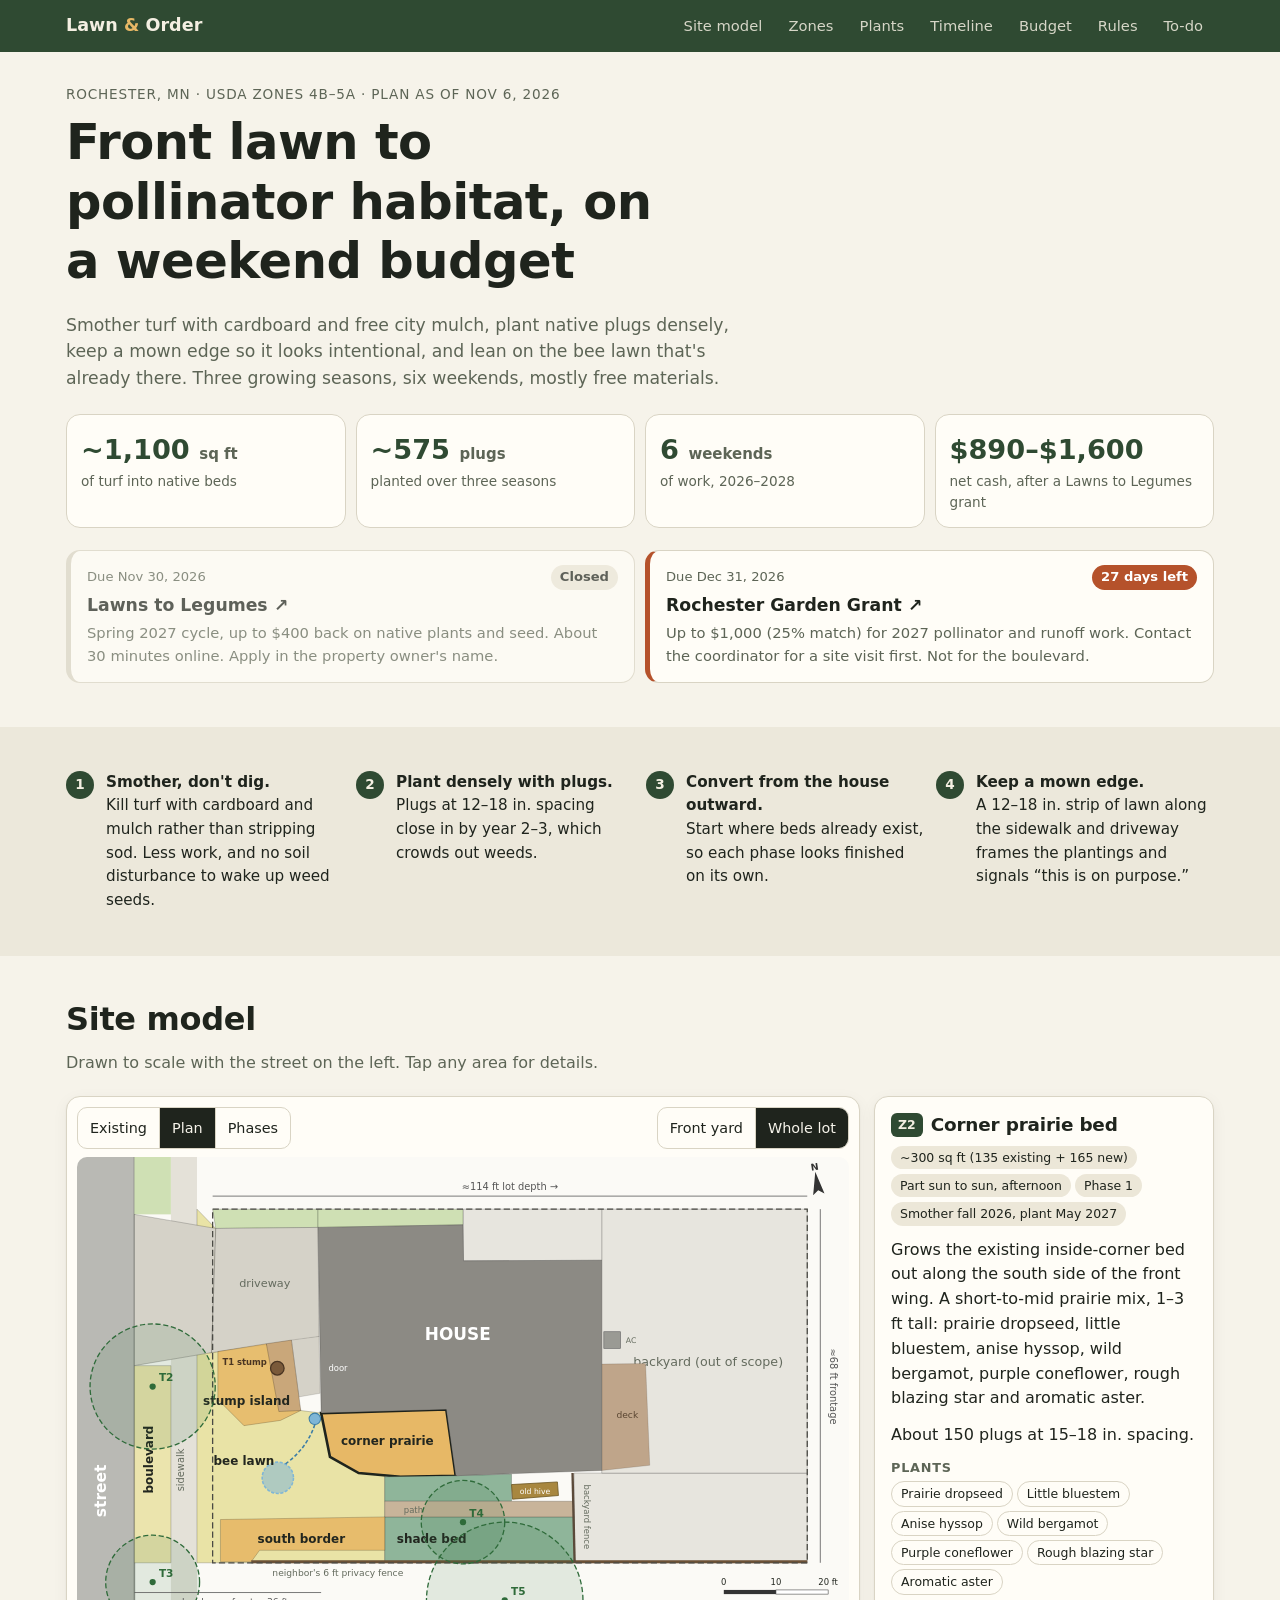
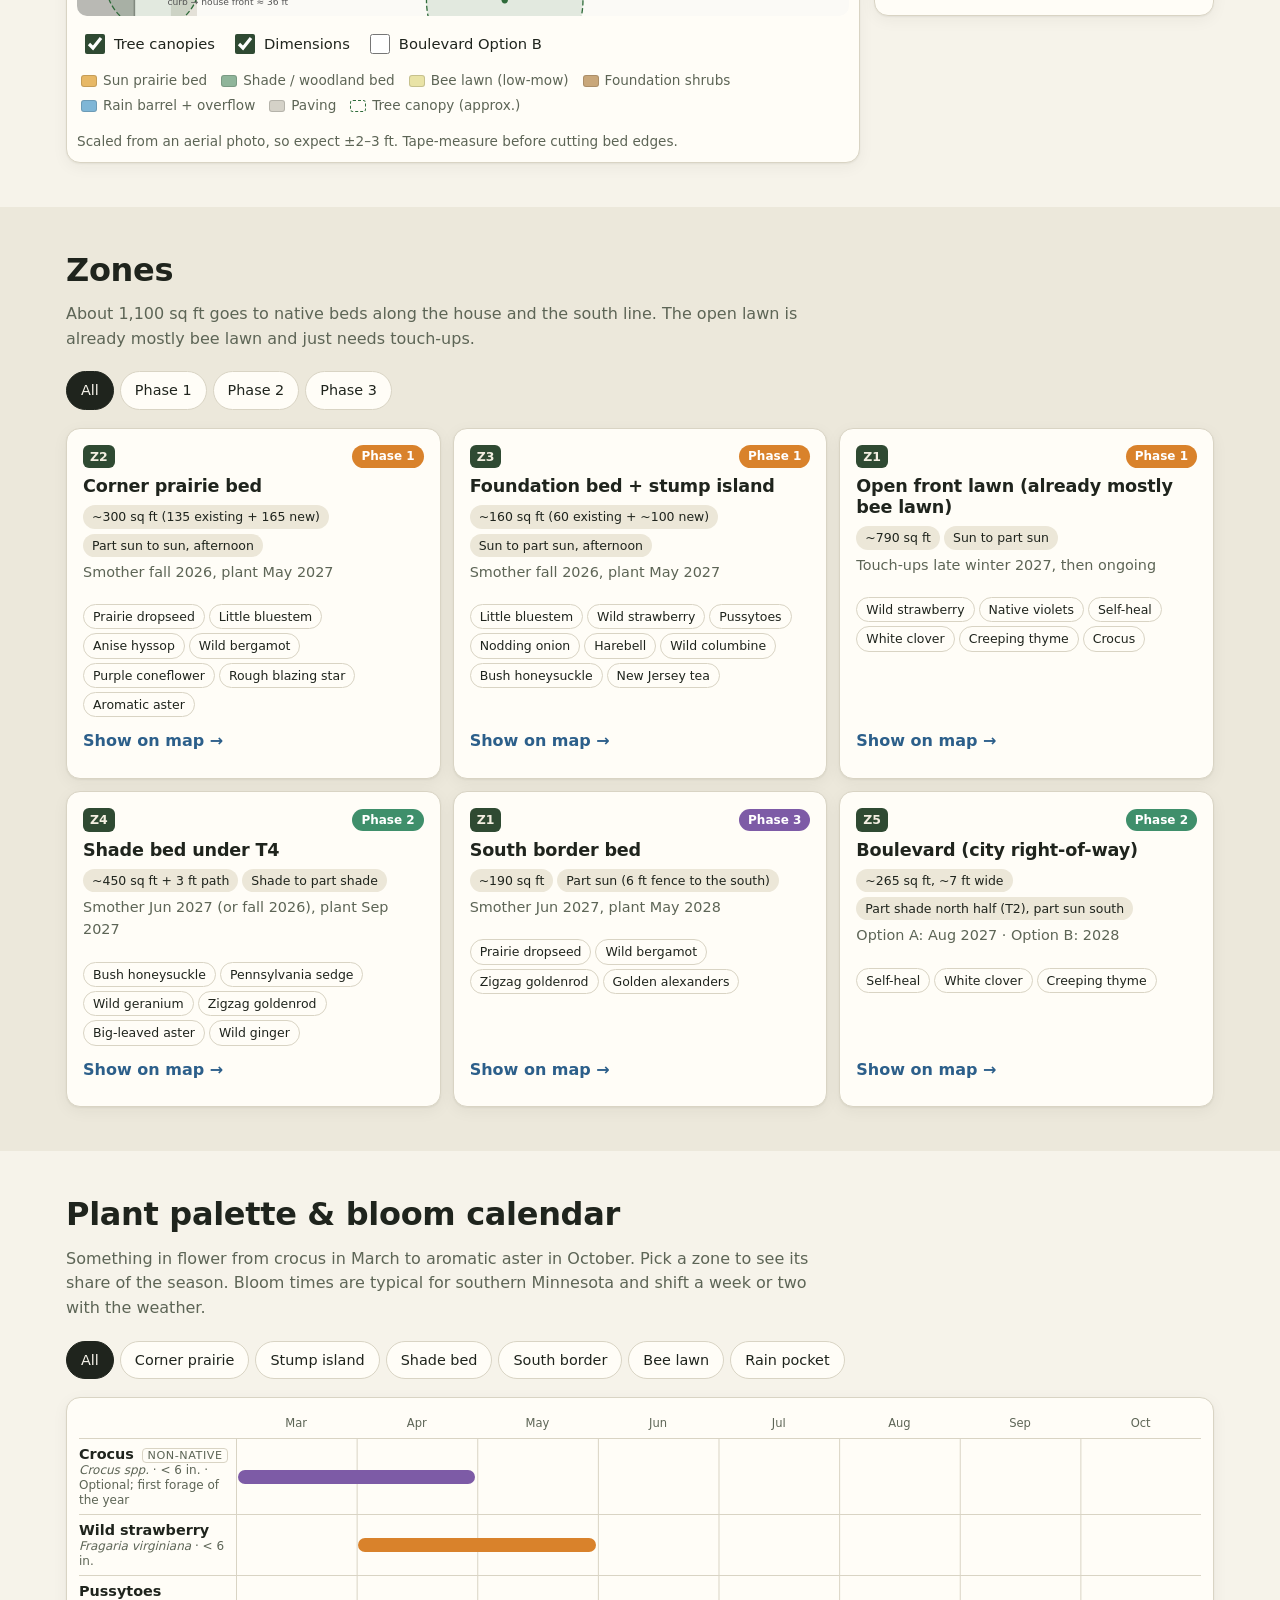
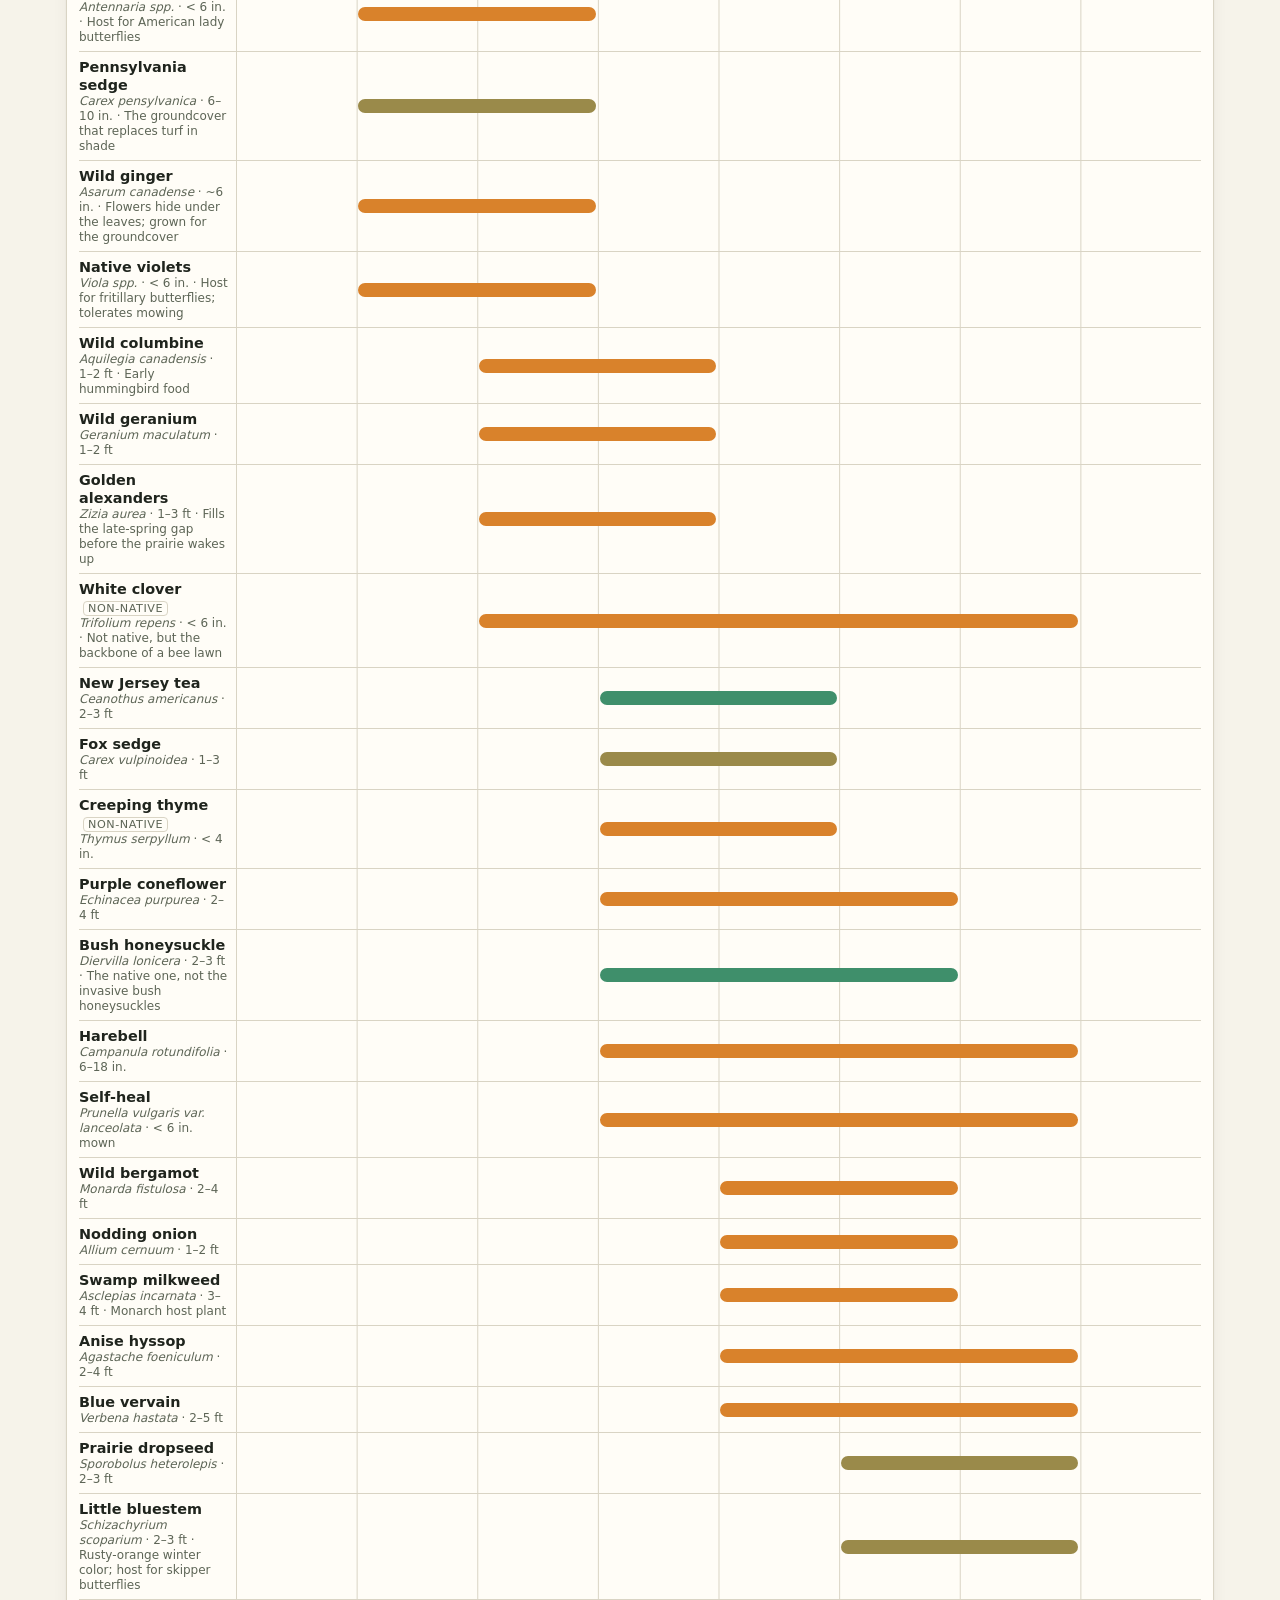
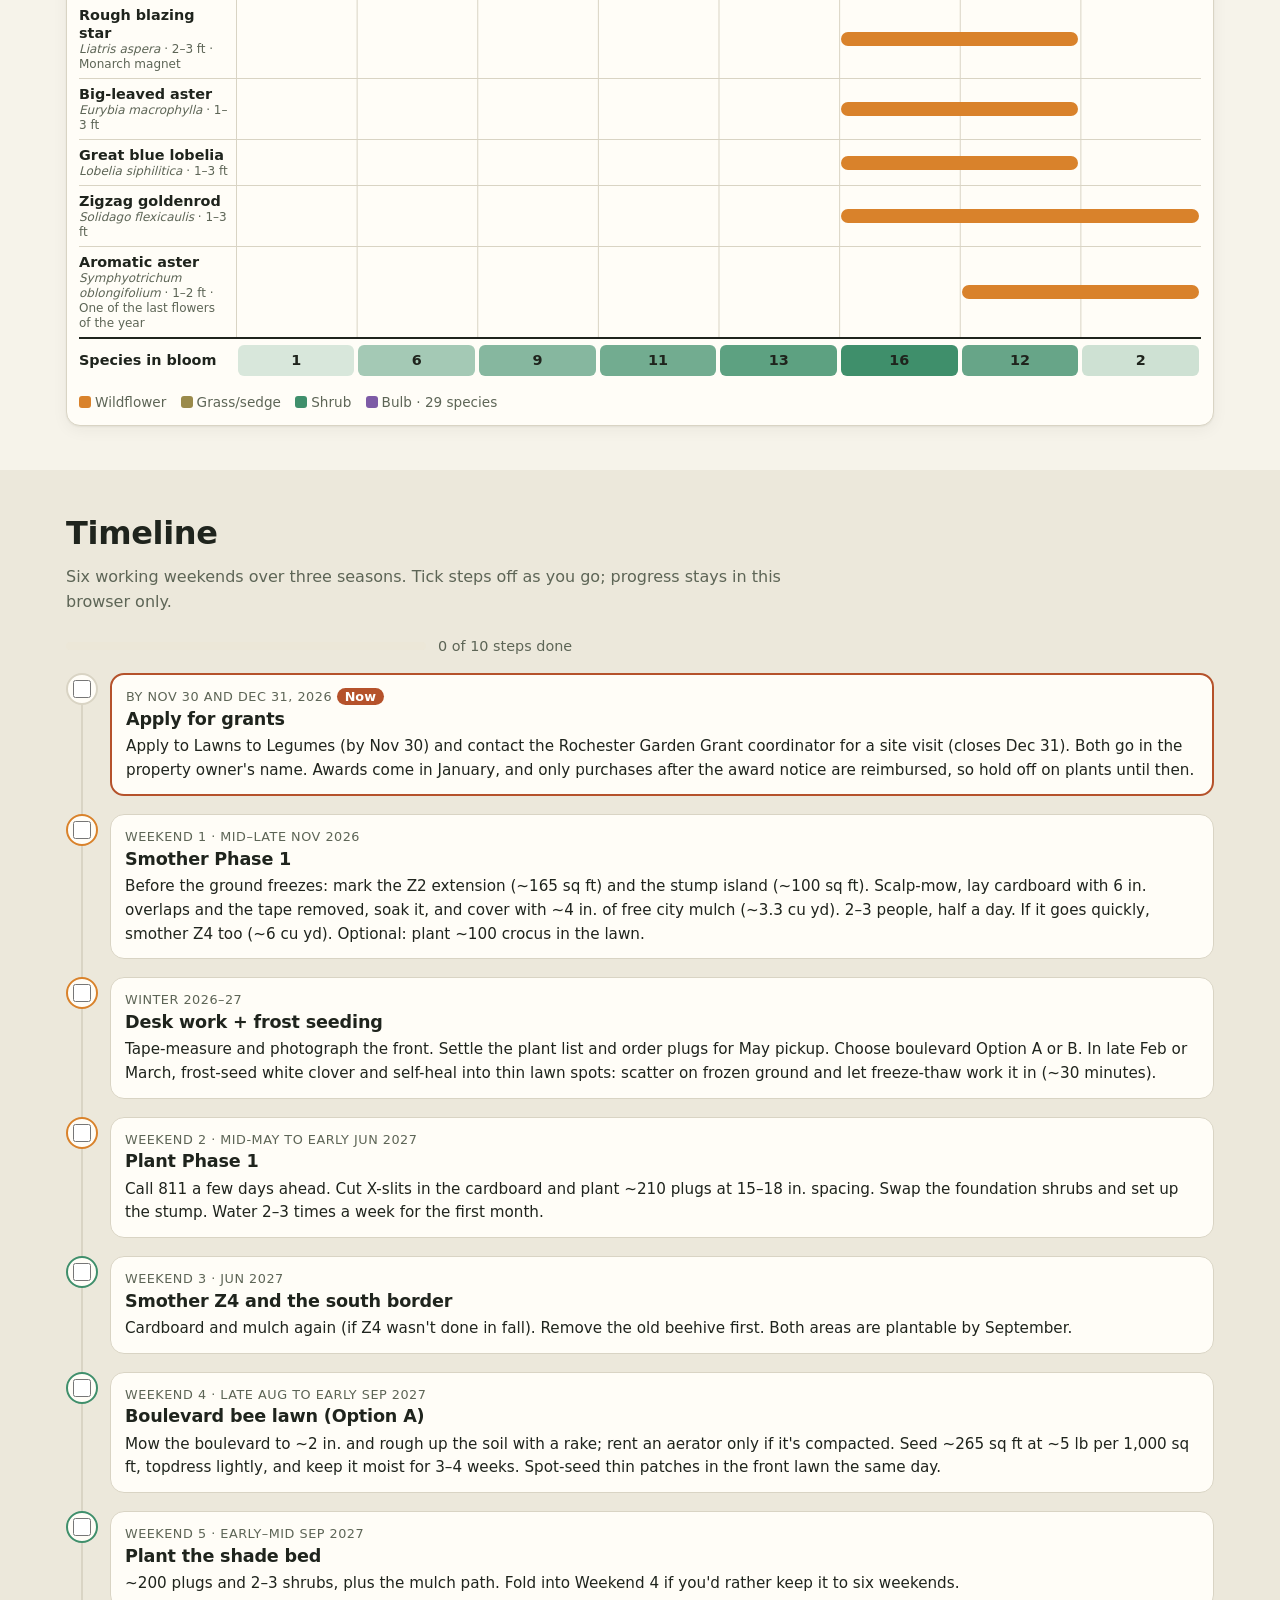
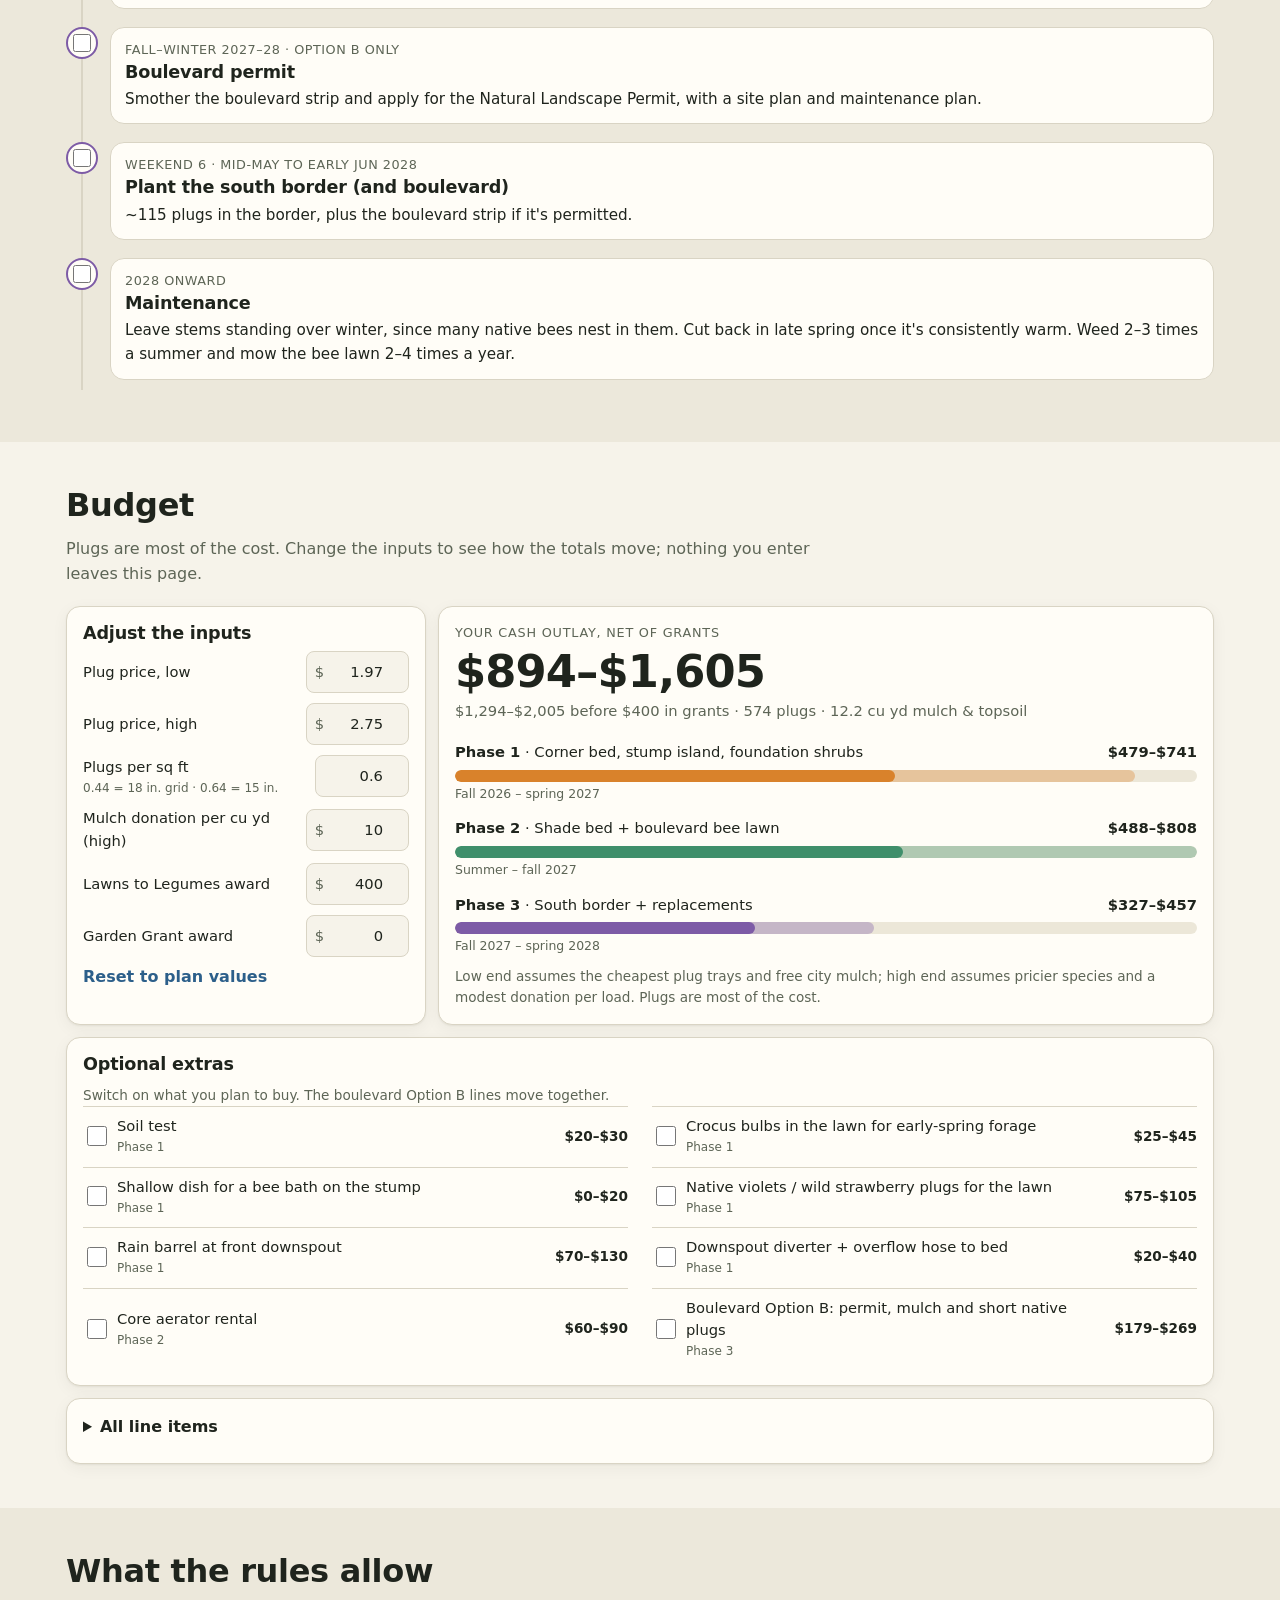
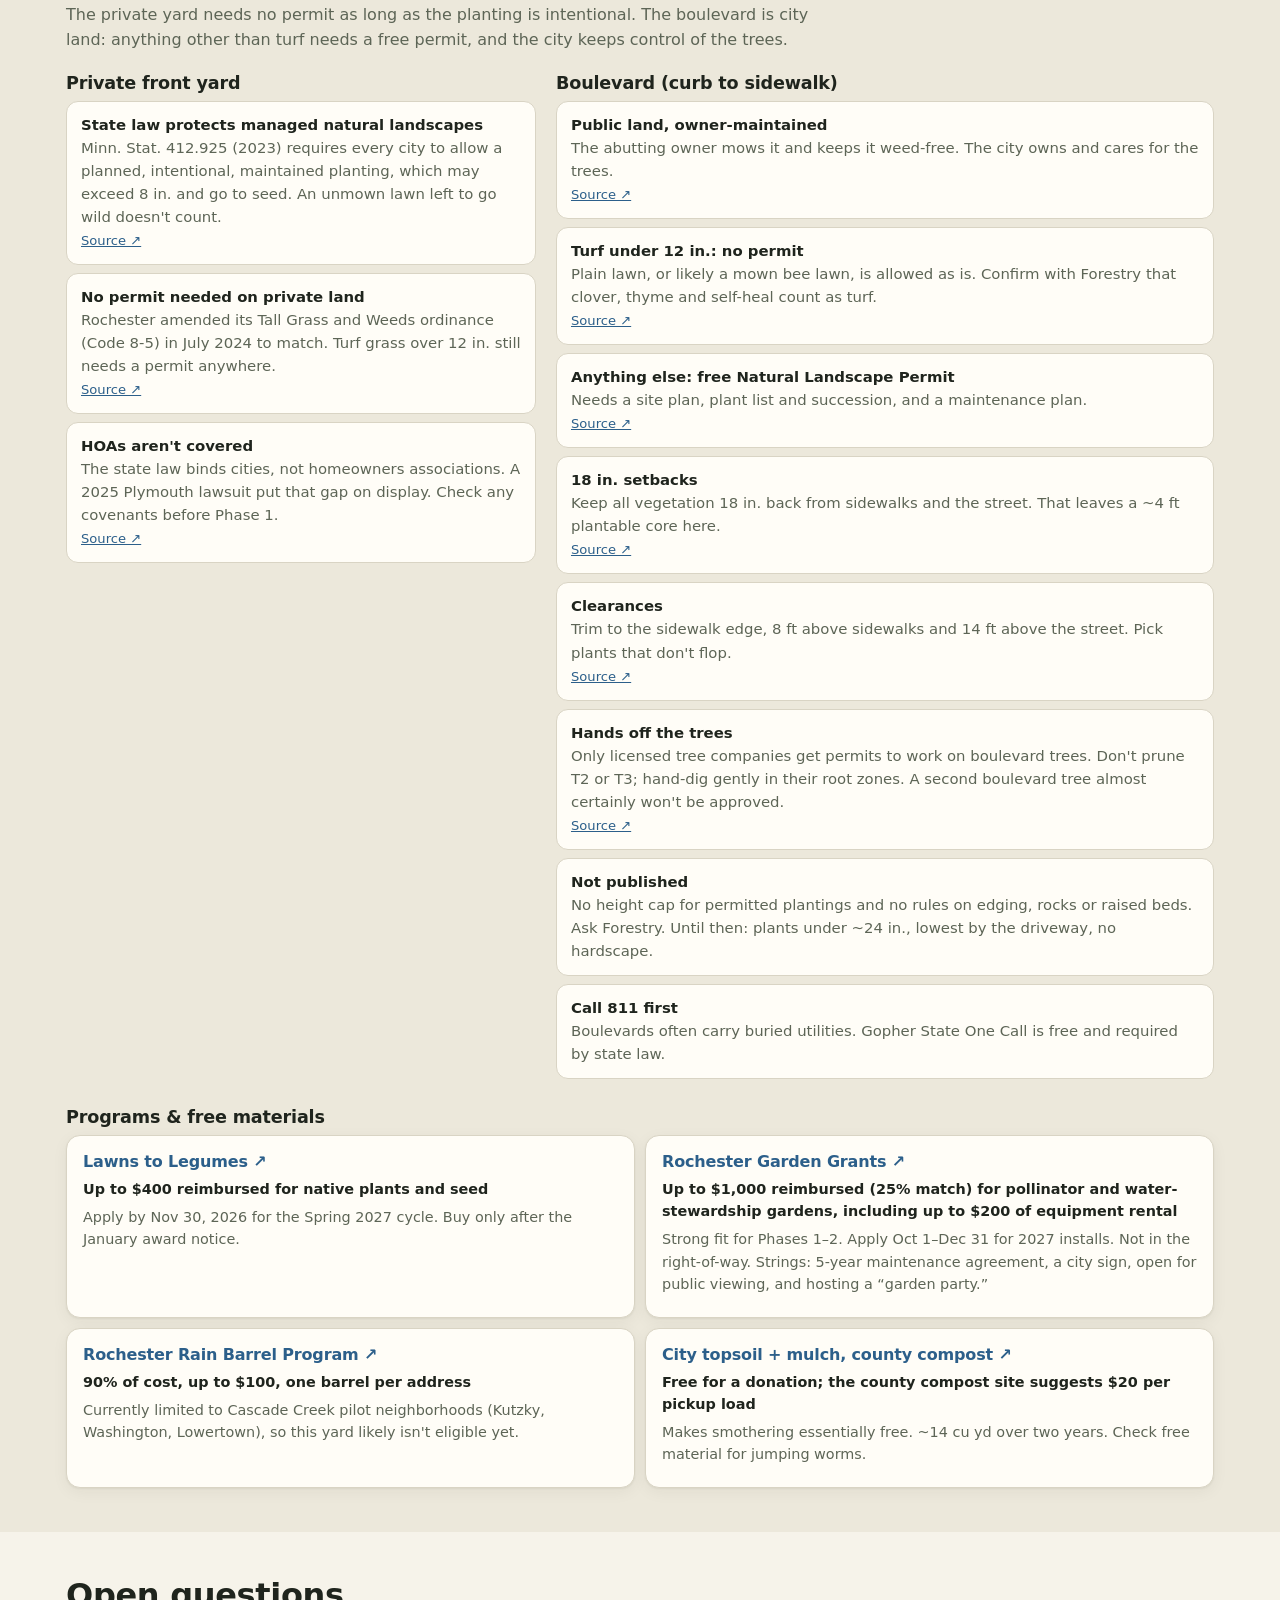
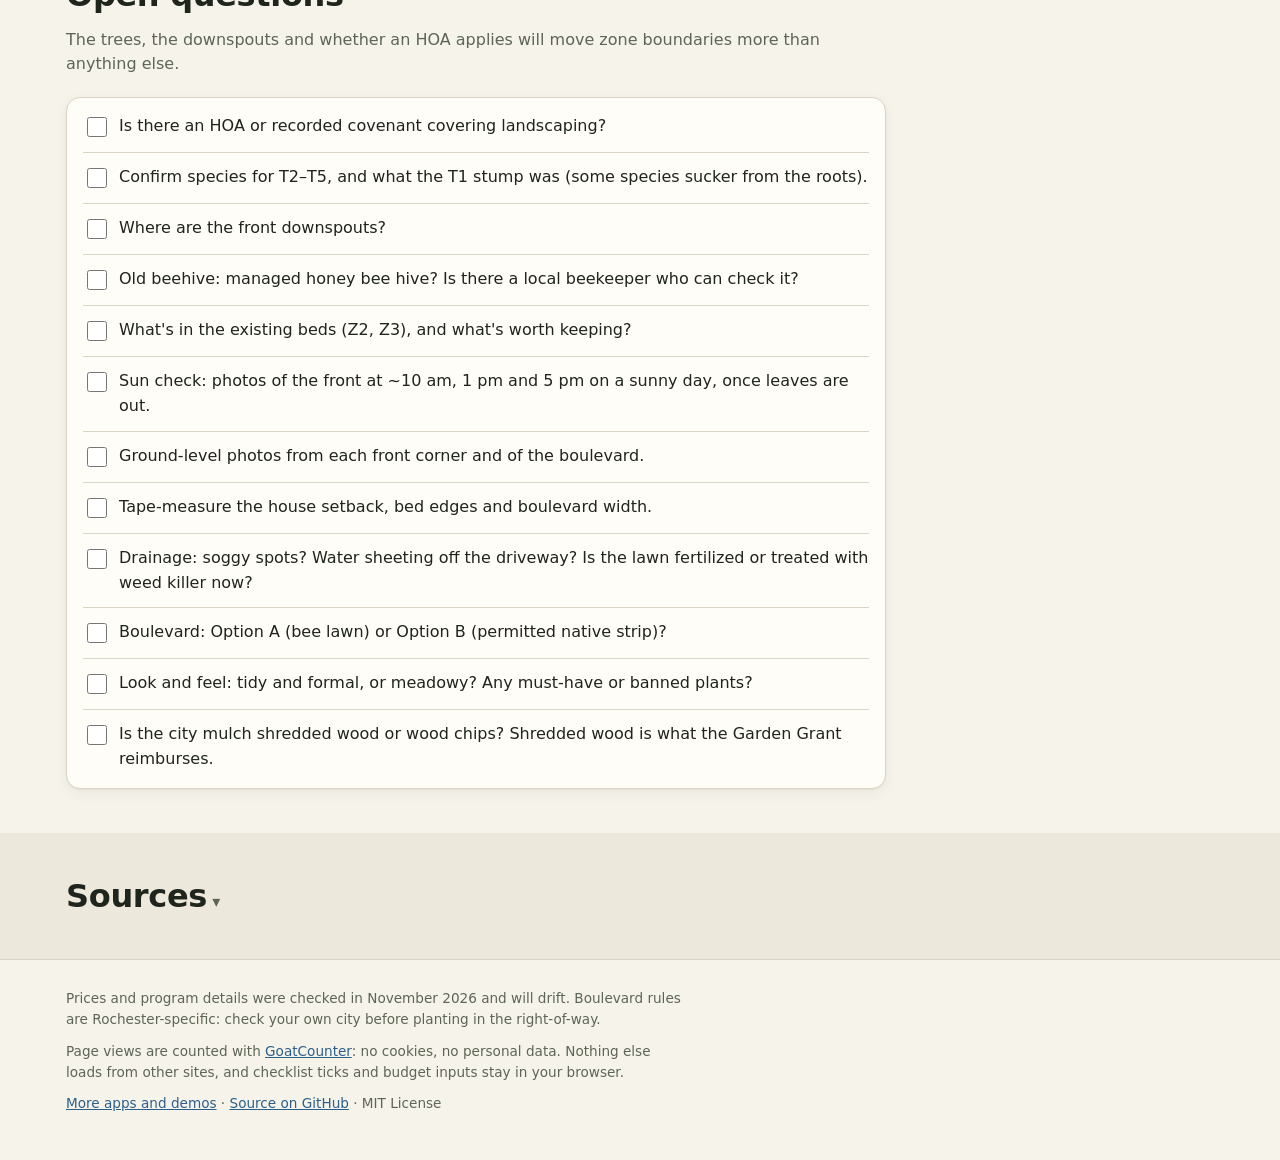
==== commit ebefcbb3: "Add link-preview and SEO tags, and GoatCounter page counts - Canonical URL, Open Graph and Twitter c" ====
--- a/site/index.html
+++ b/site/index.html
@@ -3,12 +3,42 @@
 <head>
 <meta charset="utf-8">
 <meta name="viewport" content="width=device-width, initial-scale=1, viewport-fit=cover">
-<!-- Privacy: this page loads nothing from other hosts. The policy below blocks
-     third-party scripts, fonts, embeds (maps, video) and trackers outright. -->
-<meta http-equiv="Content-Security-Policy" content="default-src 'self'; img-src 'self' data:; style-src 'self' 'unsafe-inline'; script-src 'self'; connect-src 'self'; font-src 'self'; frame-src 'none'; object-src 'none'; base-uri 'none'; form-action 'none'">
+<!-- Privacy: the only other hosts this page may reach are GoatCounter's script
+     (gc.zgo.at) and its counter (jkastl.goatcounter.com): no cookies, no
+     personal data. The policy blocks every other third-party script, font,
+     embed (maps, video) and tracker. -->
+<meta http-equiv="Content-Security-Policy" content="default-src 'self'; img-src 'self' data: https://jkastl.goatcounter.com; style-src 'self' 'unsafe-inline'; script-src 'self' https://gc.zgo.at; connect-src 'self' https://jkastl.goatcounter.com; font-src 'self'; frame-src 'none'; object-src 'none'; base-uri 'none'; form-action 'none'">
 <meta name="referrer" content="no-referrer">
-<title>Lawn &amp; Order</title>
-<meta name="description" content="A three-season plan for turning a suburban front lawn in Rochester, MN into low-maintenance pollinator habitat: site model, plant palette, timeline and budget.">
+<title>Lawn &amp; Order: a pollinator front yard plan</title>
+<meta name="description" content="A three-season plan for turning a suburban front lawn in Rochester, MN into low-maintenance pollinator habitat with native plants, a bee lawn and free city mulch. Site model, bloom calendar, timeline and budget.">
+<link rel="canonical" href="https://jkastl.github.io/lawn-and-order/">
+<meta property="og:type" content="website">
+<meta property="og:site_name" content="Apps and demos">
+<meta property="og:locale" content="en_US">
+<meta property="og:title" content="Lawn &amp; Order: a pollinator front yard plan">
+<meta property="og:description" content="Turn a suburban front lawn into pollinator habitat over three seasons and six weekends, mostly with free materials. Site model, bloom calendar, timeline and budget.">
+<meta property="og:url" content="https://jkastl.github.io/lawn-and-order/">
+<meta property="og:image" content="https://jkastl.github.io/lawn-and-order/og.png">
+<meta property="og:image:type" content="image/png">
+<meta property="og:image:width" content="1200">
+<meta property="og:image:height" content="630">
+<meta property="og:image:alt" content="Lawn &amp; Order: a to-scale plan of a front yard with prairie, shade and bee lawn zones">
+<meta name="twitter:card" content="summary_large_image">
+<meta name="twitter:image:alt" content="Lawn &amp; Order: a to-scale plan of a front yard with prairie, shade and bee lawn zones">
+<script type="application/ld+json">
+{
+  "@context": "https://schema.org",
+  "@type": "WebPage",
+  "name": "Lawn & Order: a pollinator front yard plan",
+  "description": "A three-season plan for turning a suburban front lawn in Rochester, MN into low-maintenance pollinator habitat.",
+  "url": "https://jkastl.github.io/lawn-and-order/",
+  "inLanguage": "en-US",
+  "dateModified": "2026-11-06",
+  "about": ["Pollinator garden", "Bee lawn", "Native plants", "Lawn conversion", "Rochester, Minnesota"],
+  "isPartOf": { "@type": "WebSite", "name": "Apps and demos", "url": "https://jkastl.github.io/" }
+}
+</script>
+<script src="stats.js" defer></script>
 <meta name="theme-color" content="#2f4a32" media="(prefers-color-scheme: light)">
 <meta name="theme-color" content="#151a14" media="(prefers-color-scheme: dark)">
 <link rel="icon" href="data:image/svg+xml,%3Csvg xmlns='http://www.w3.org/2000/svg' viewBox='0 0 32 32'%3E%3Crect width='32' height='32' rx='7' fill='%232f4a32'/%3E%3Ccircle cx='16' cy='16' r='5' fill='%23e7b866'/%3E%3Cg fill='%23f4efe2'%3E%3Cellipse cx='16' cy='7.5' rx='3.2' ry='4.5'/%3E%3Cellipse cx='16' cy='24.5' rx='3.2' ry='4.5'/%3E%3Cellipse cx='7.5' cy='16' rx='4.5' ry='3.2'/%3E%3Cellipse cx='24.5' cy='16' rx='4.5' ry='3.2'/%3E%3C/g%3E%3C/svg%3E">
@@ -168,8 +198,8 @@
 <footer class="foot">
   <div class="wrap">
     <p>Prices and program details were checked in November 2026 and will drift. Boulevard rules are Rochester-specific: check your own city before planting in the right-of-way.</p>
-    <p>No cookies, analytics or third-party requests. Checklist ticks are saved only in your browser.</p>
-    <p><a href="https://github.com/jkastl/lawn-and-order">Source on GitHub</a> · MIT License</p>
+    <p>Page views are counted with <a href="https://www.goatcounter.com/">GoatCounter</a>: no cookies, no personal data. Nothing else loads from other sites, and checklist ticks and budget inputs stay in your browser.</p>
+    <p><a href="https://jkastl.github.io/">More apps and demos</a> · <a href="https://github.com/jkastl/lawn-and-order">Source on GitHub</a> · MIT License</p>
   </div>
 </footer>
 
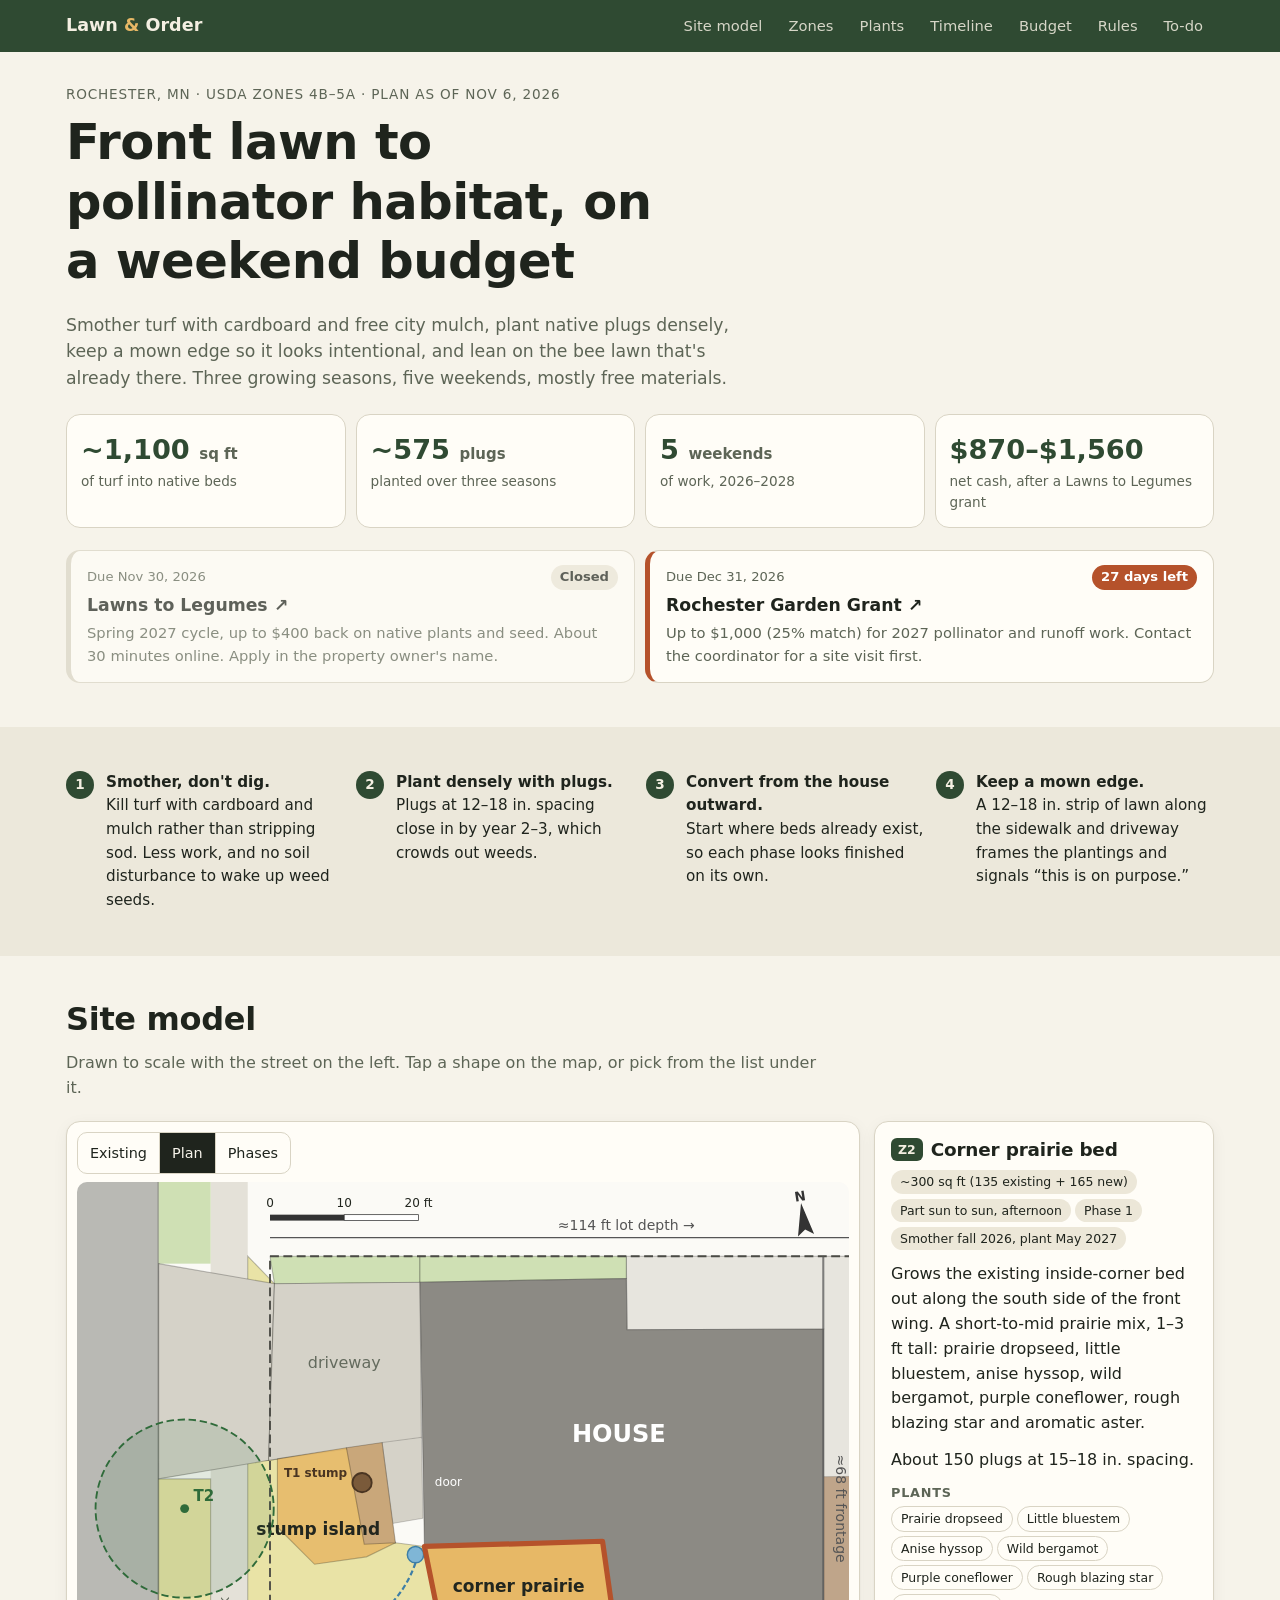
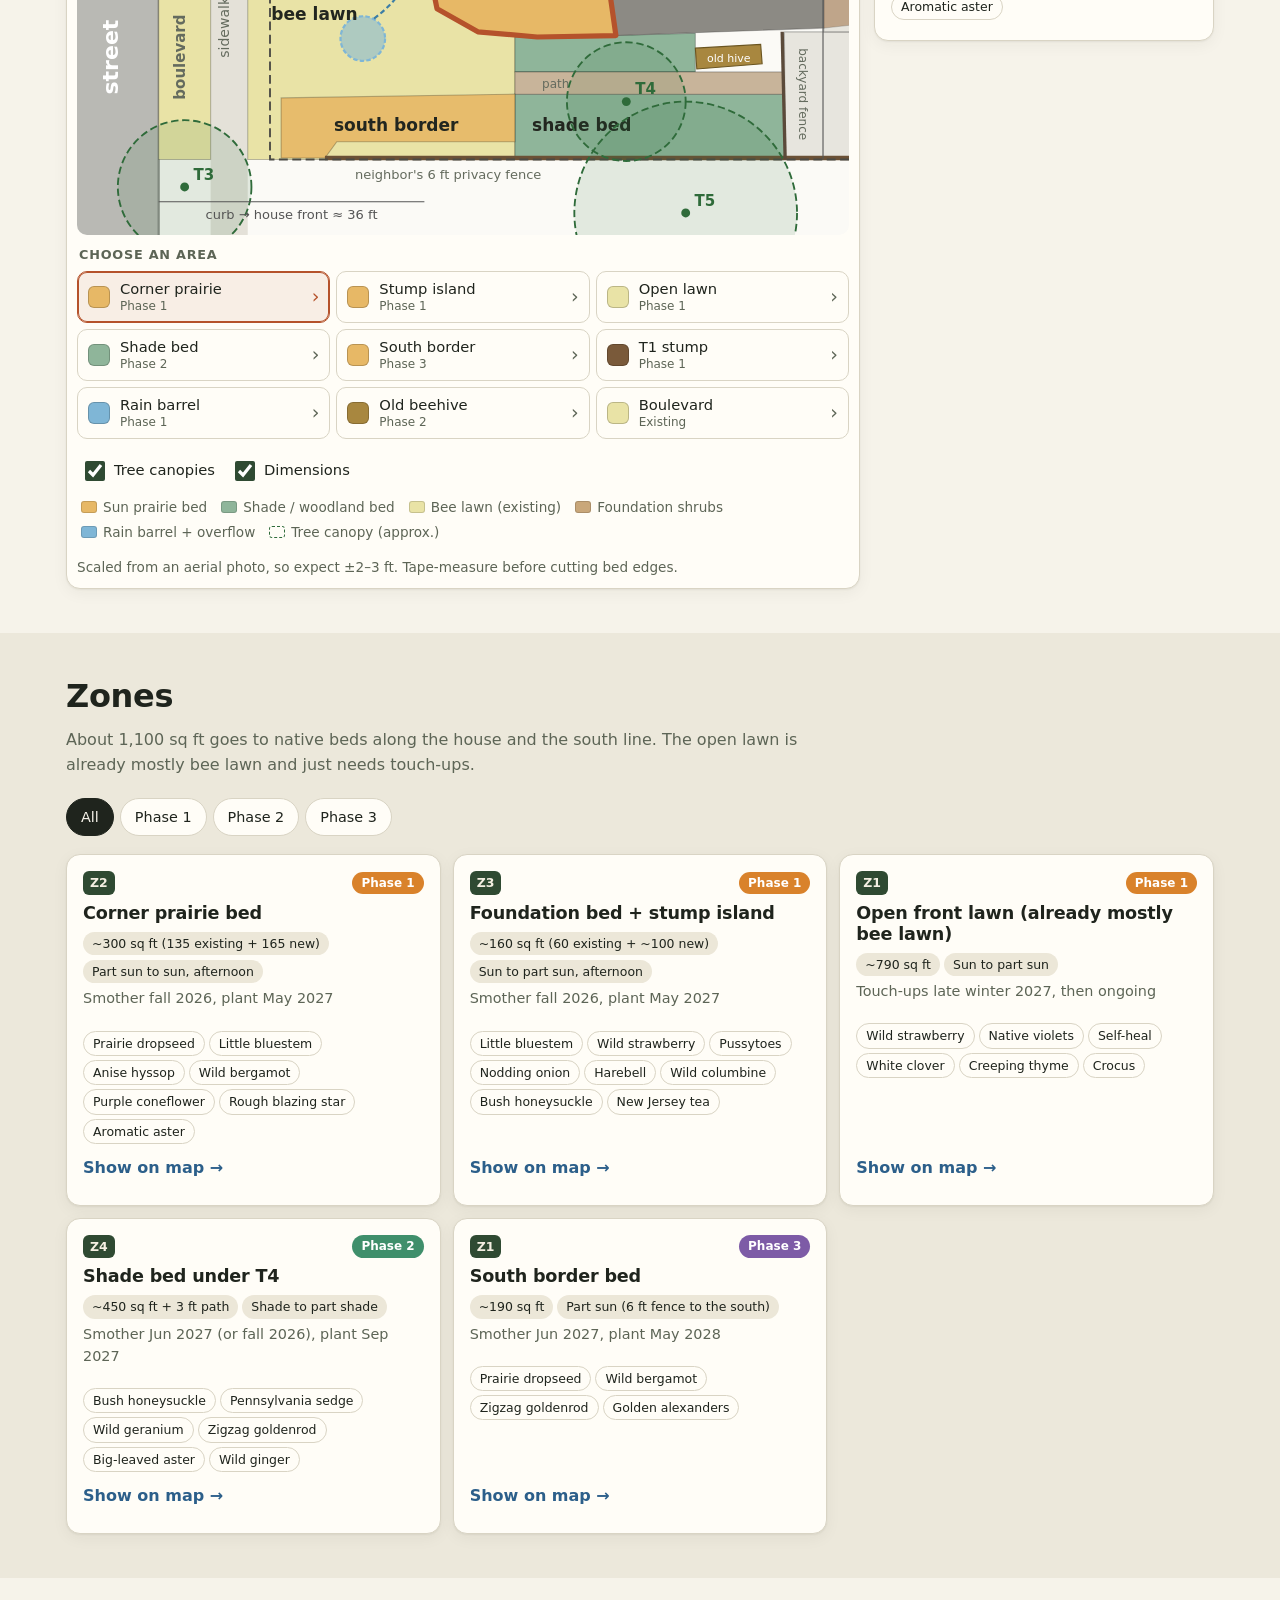
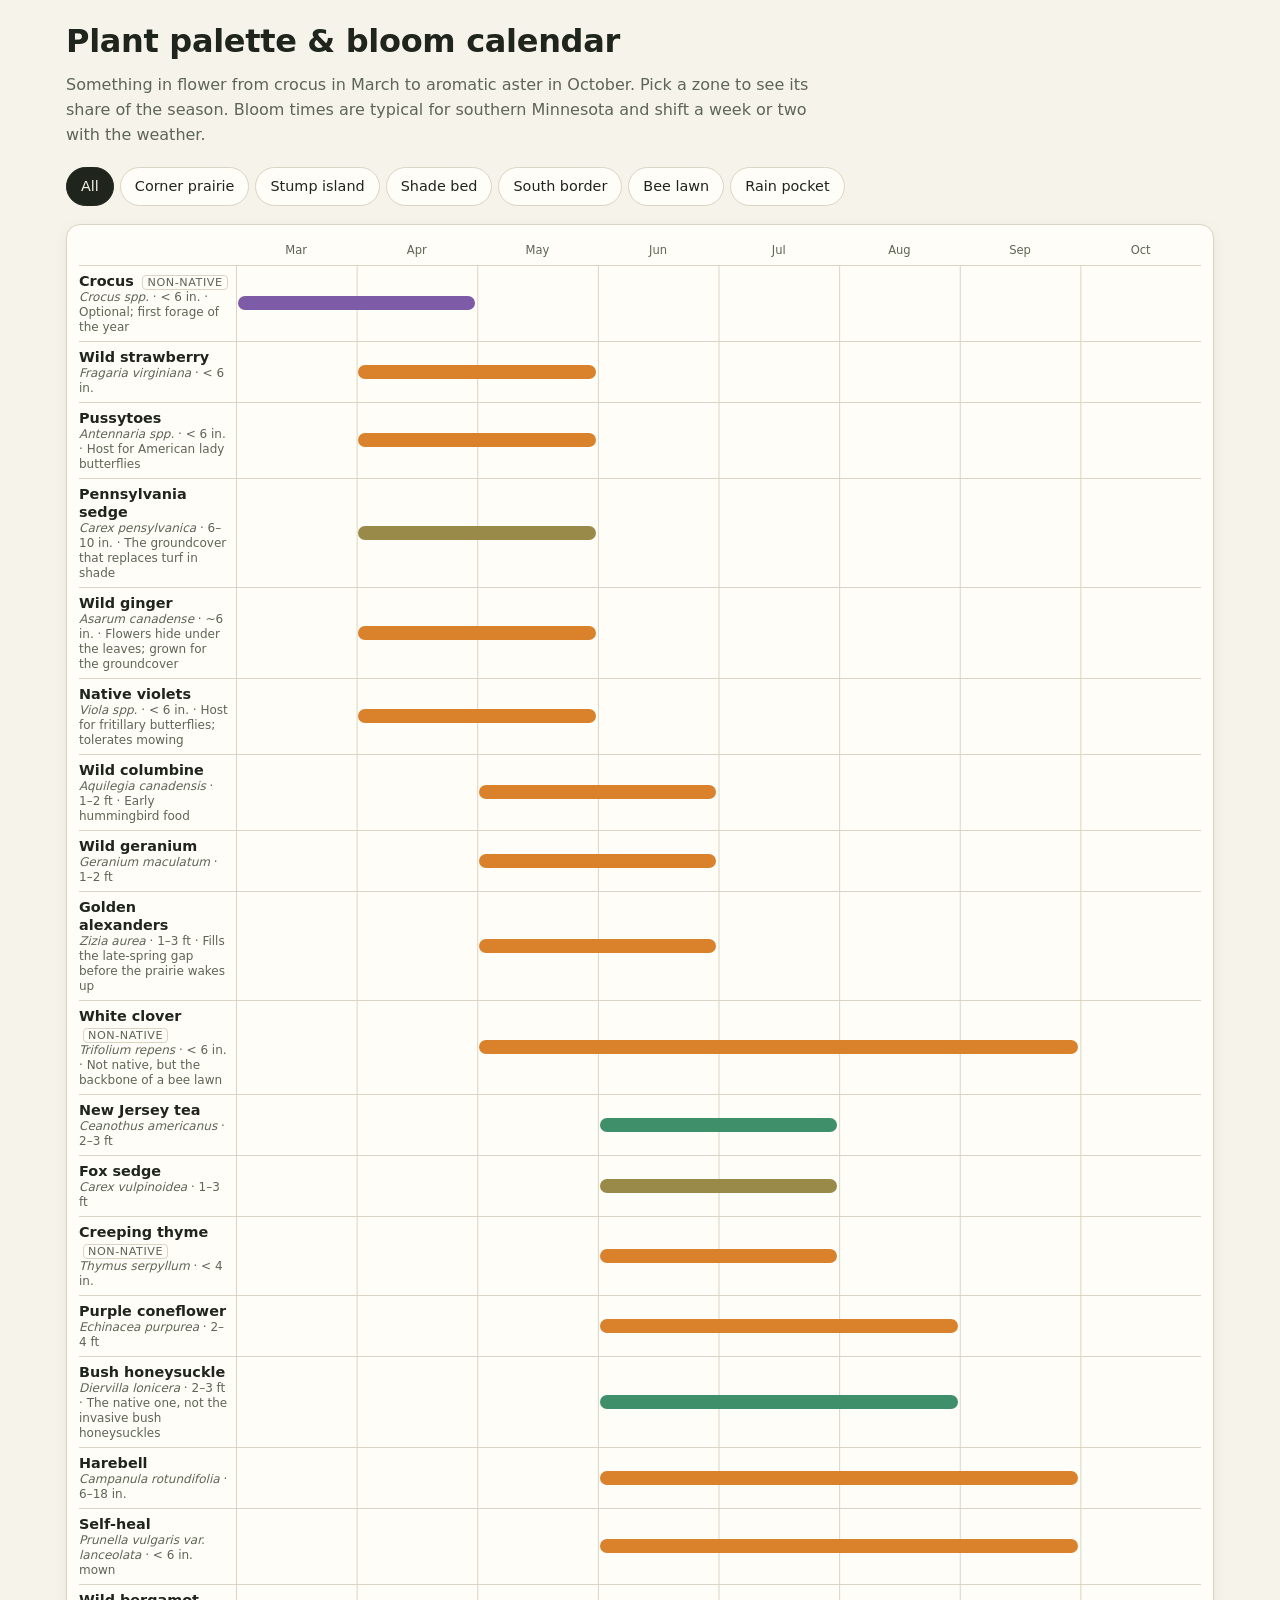
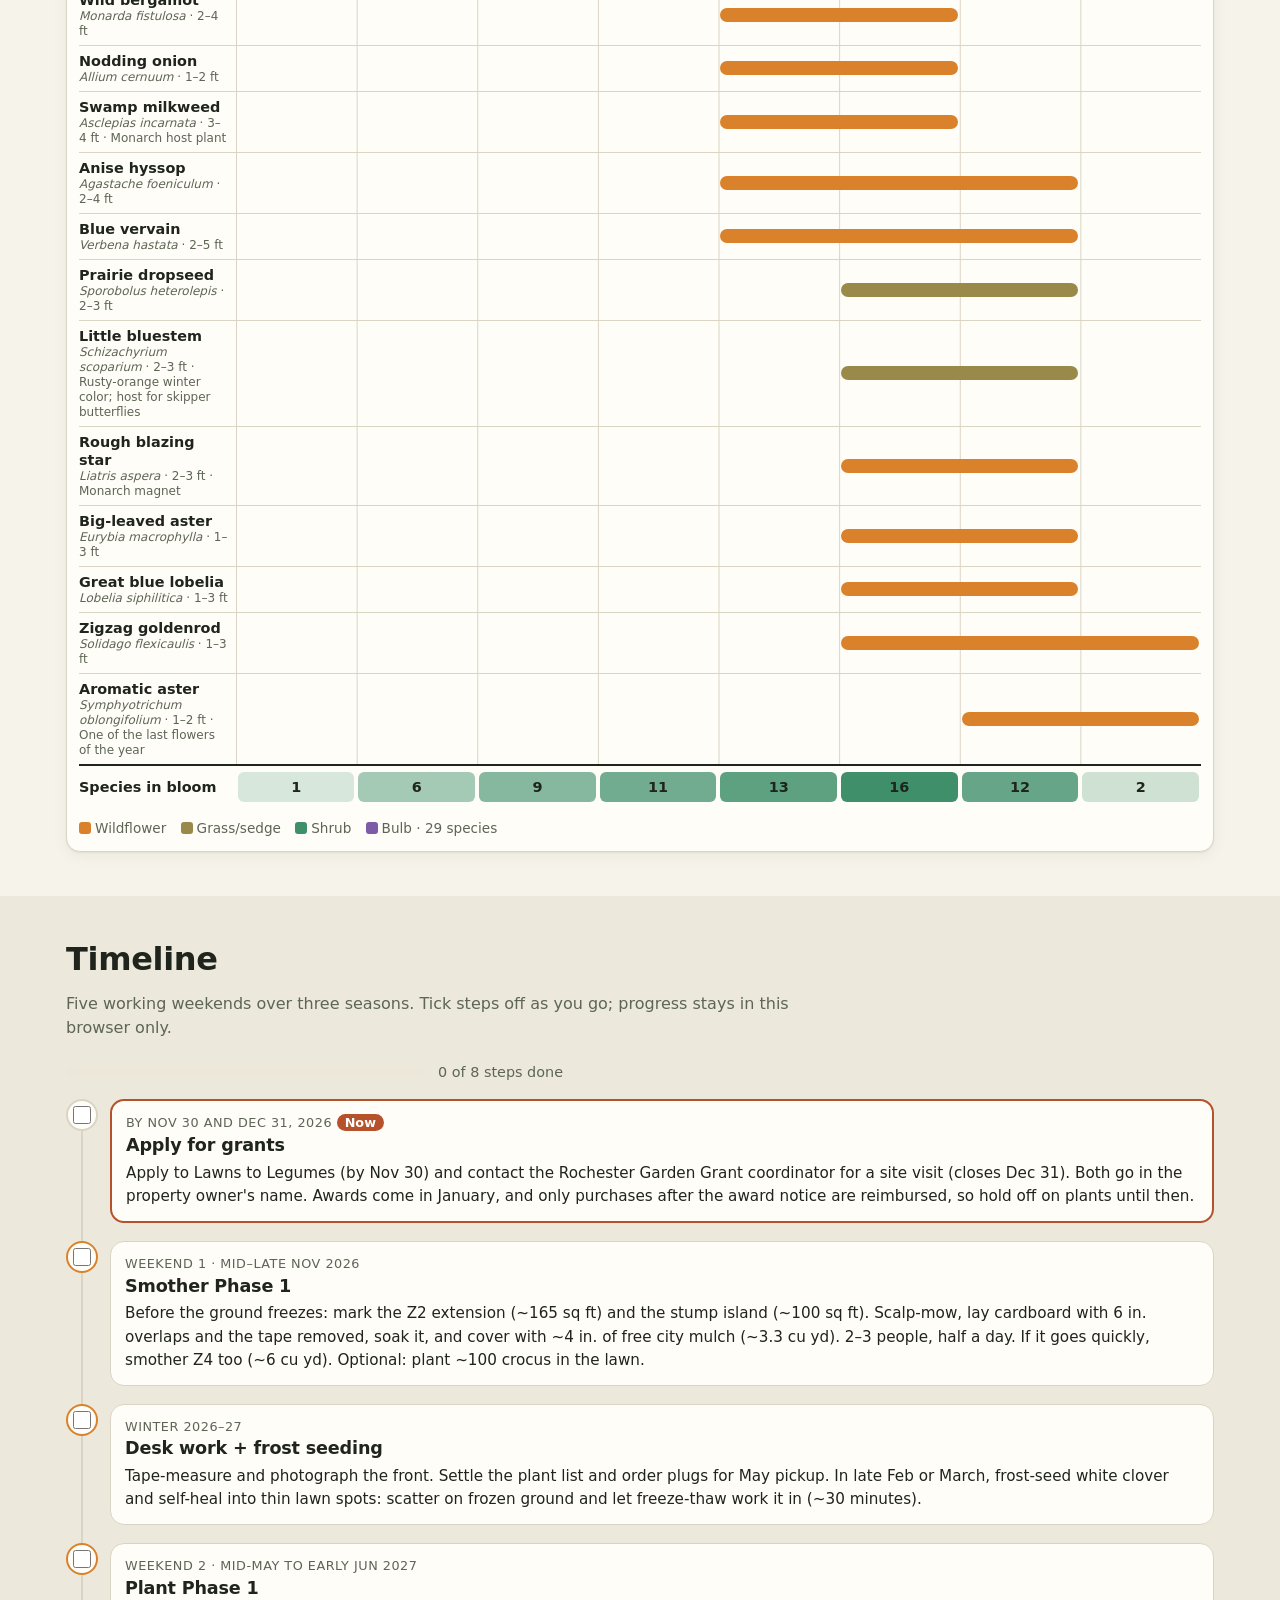
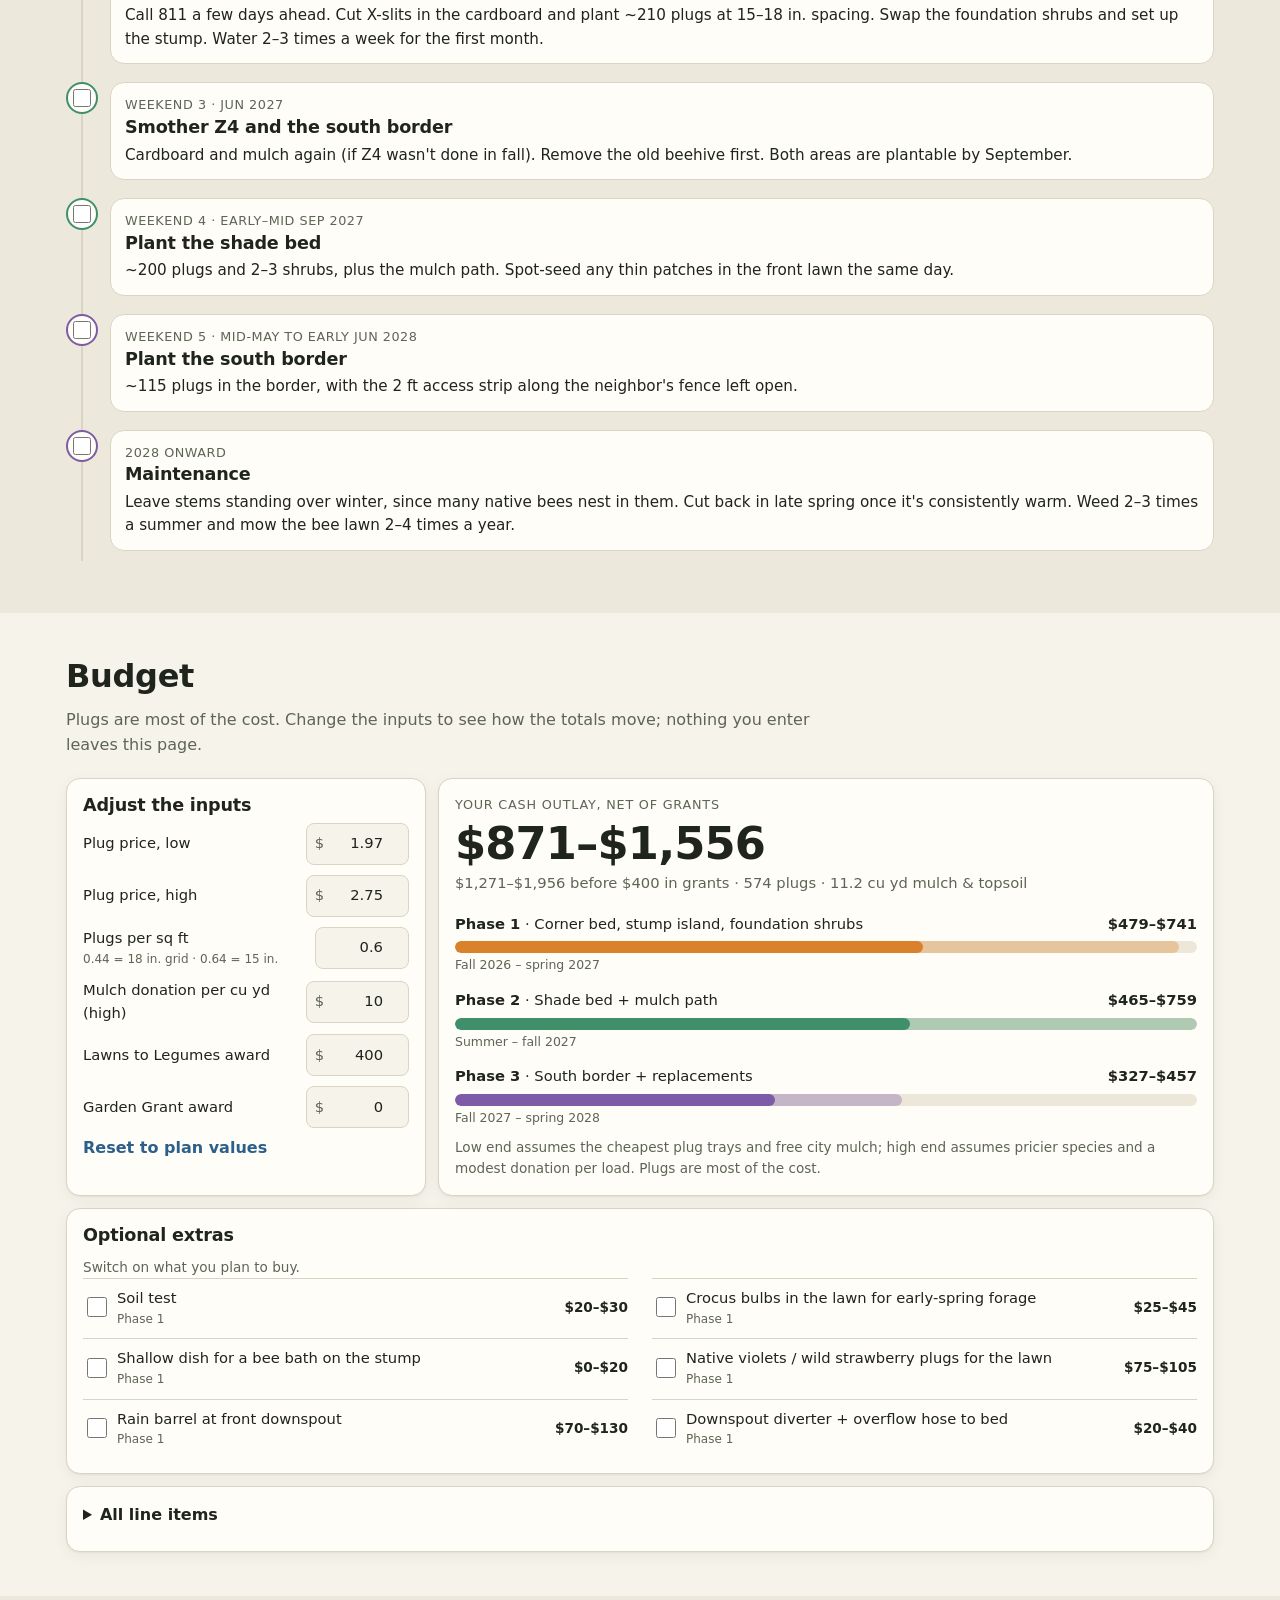
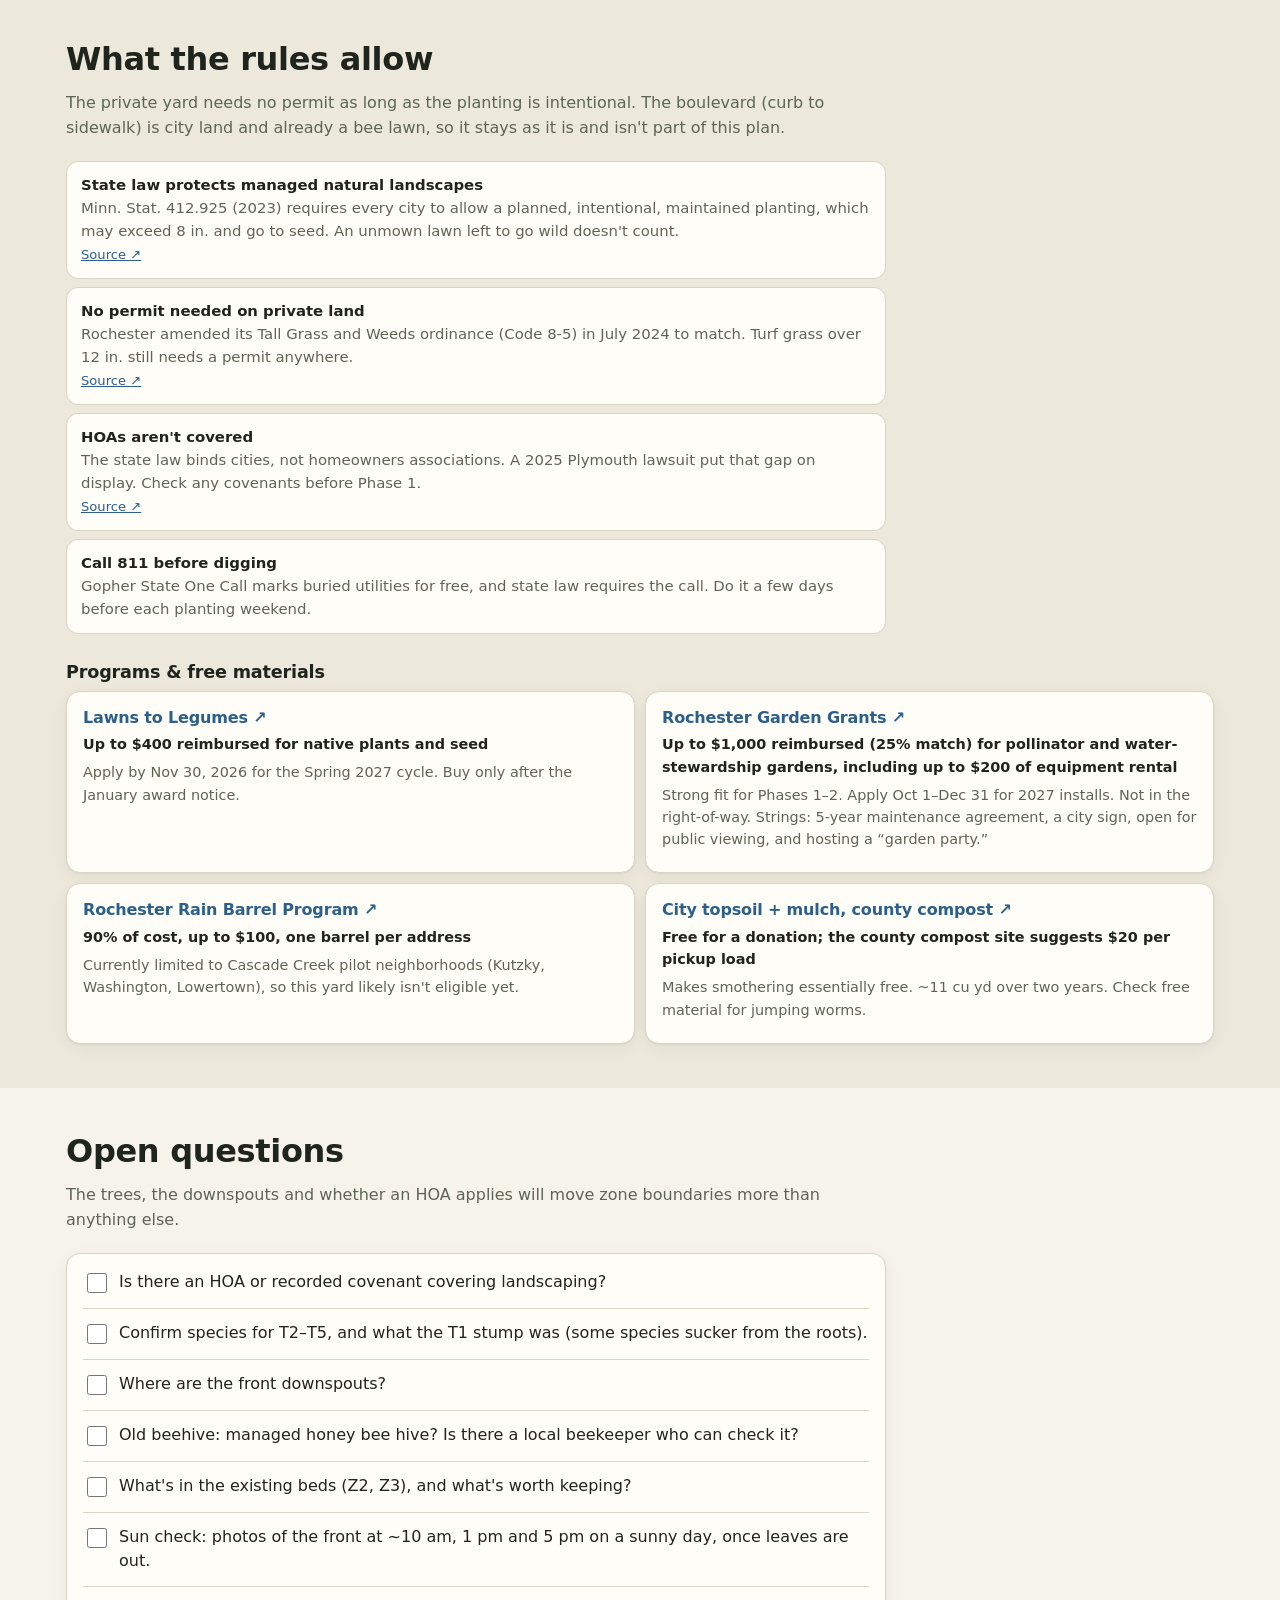
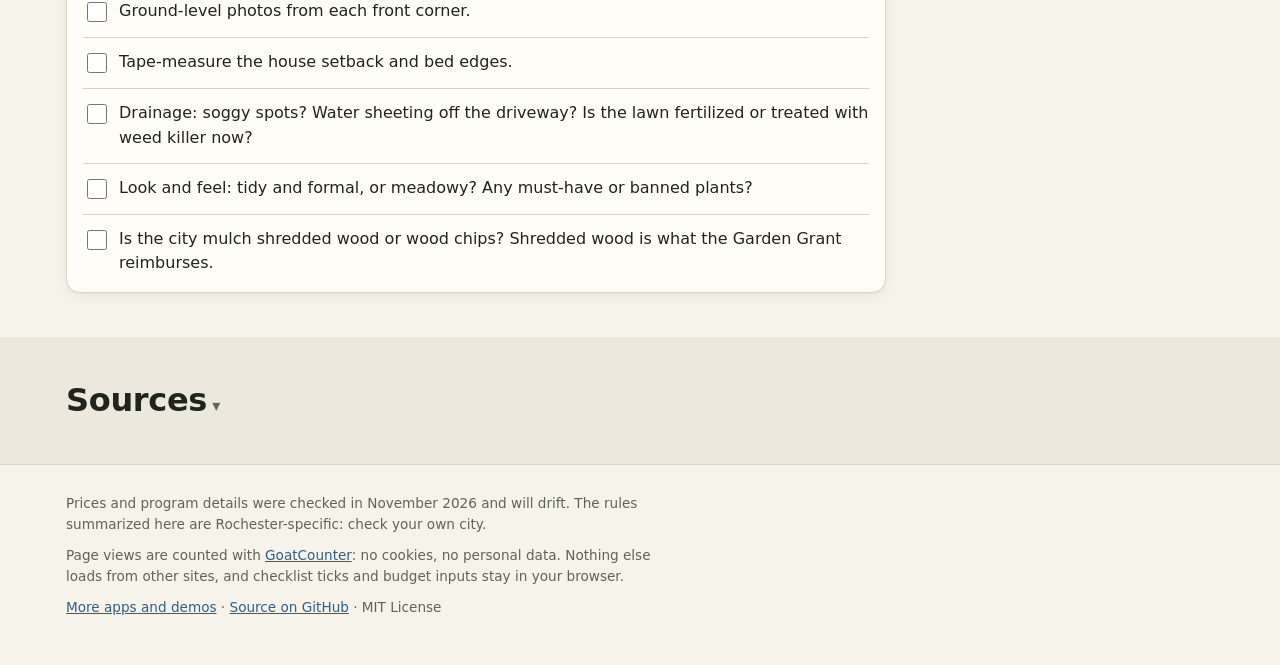
==== commit c67d77fc: "Make map areas easy to pick; drop whole-lot view and boulevard work Site model: - Add a tappable "Ch" ====
--- a/site/index.html
+++ b/site/index.html
@@ -16,7 +16,7 @@
 <meta property="og:site_name" content="Apps and demos">
 <meta property="og:locale" content="en_US">
 <meta property="og:title" content="Lawn &amp; Order: a pollinator front yard plan">
-<meta property="og:description" content="Turn a suburban front lawn into pollinator habitat over three seasons and six weekends, mostly with free materials. Site model, bloom calendar, timeline and budget.">
+<meta property="og:description" content="Turn a suburban front lawn into pollinator habitat over three seasons and five weekends, mostly with free materials. Site model, bloom calendar, timeline and budget.">
 <meta property="og:url" content="https://jkastl.github.io/lawn-and-order/">
 <meta property="og:image" content="https://jkastl.github.io/lawn-and-order/og.png">
 <meta property="og:image:type" content="image/png">
@@ -66,7 +66,7 @@
     <div class="wrap">
       <p class="eyebrow">Rochester, MN · USDA zones 4b–5a · <span data-asof></span></p>
       <h1>Front lawn to pollinator habitat, on a weekend budget</h1>
-      <p class="lede">Smother turf with cardboard and free city mulch, plant native plugs densely, keep a mown edge so it looks intentional, and lean on the bee lawn that's already there. Three growing seasons, six weekends, mostly free materials.</p>
+      <p class="lede">Smother turf with cardboard and free city mulch, plant native plugs densely, keep a mown edge so it looks intentional, and lean on the bee lawn that's already there. Three growing seasons, five weekends, mostly free materials.</p>
       <div class="stats" data-stats></div>
       <div class="deadlines" data-deadlines></div>
     </div>
@@ -83,7 +83,7 @@
     <div class="wrap">
       <div class="sec-head">
         <h2>Site model</h2>
-        <p>Drawn to scale with the street on the left. Tap any area for details.</p>
+        <p>Drawn to scale with the street on the left. Tap a shape on the map, or pick from the list under it.</p>
       </div>
       <div class="map-grid">
         <div class="card map-card">
@@ -93,16 +93,15 @@
               <button type="button" data-view="plan" aria-pressed="true">Plan</button>
               <button type="button" data-view="phases" aria-pressed="false">Phases</button>
             </div>
-            <div class="seg" role="group" aria-label="Extent">
-              <button type="button" data-crop="front" aria-pressed="true">Front yard</button>
-              <button type="button" data-crop="lot" aria-pressed="false">Whole lot</button>
-            </div>
           </div>
           <svg id="site-svg" role="img" aria-label="To-scale site plan of the front yard"></svg>
+          <div class="pick" role="group" aria-labelledby="pick-h">
+            <h3 id="pick-h" class="pick-h">Choose an area</h3>
+            <div class="pick-list" data-pick></div>
+          </div>
           <div class="map-toggles">
             <label><input type="checkbox" data-layer="trees" checked> Tree canopies</label>
             <label><input type="checkbox" data-layer="dims" checked> Dimensions</label>
-            <label><input type="checkbox" data-layer="blvdB"> Boulevard Option B</label>
           </div>
           <div class="legend" data-legend></div>
           <p class="fine">Scaled from an aerial photo, so expect ±2–3 ft. Tape-measure before cutting bed edges.</p>
@@ -143,7 +142,7 @@
     <div class="wrap">
       <div class="sec-head">
         <h2>Timeline</h2>
-        <p>Six working weekends over three seasons. Tick steps off as you go; progress stays in this browser only.</p>
+        <p>Five working weekends over three seasons. Tick steps off as you go; progress stays in this browser only.</p>
       </div>
       <div class="progress" data-progress></div>
       <ol class="steps" data-steps></ol>
@@ -164,12 +163,9 @@
     <div class="wrap">
       <div class="sec-head">
         <h2>What the rules allow</h2>
-        <p>The private yard needs no permit as long as the planting is intentional. The boulevard is city land: anything other than turf needs a free permit, and the city keeps control of the trees.</p>
-      </div>
-      <div class="rules-grid">
-        <div><h3>Private front yard</h3><ul class="rule-list" data-rules-private></ul></div>
-        <div><h3>Boulevard (curb to sidewalk)</h3><ul class="rule-list" data-rules-blvd></ul></div>
-      </div>
+        <p>The private yard needs no permit as long as the planting is intentional. The boulevard (curb to sidewalk) is city land and already a bee lawn, so it stays as it is and isn't part of this plan.</p>
+      </div>
+      <ul class="rule-list rules-one" data-rules-private></ul>
       <h3 class="sub-h">Programs &amp; free materials</h3>
       <div class="programs" data-programs></div>
     </div>
@@ -197,7 +193,7 @@
 
 <footer class="foot">
   <div class="wrap">
-    <p>Prices and program details were checked in November 2026 and will drift. Boulevard rules are Rochester-specific: check your own city before planting in the right-of-way.</p>
+    <p>Prices and program details were checked in November 2026 and will drift. The rules summarized here are Rochester-specific: check your own city.</p>
     <p>Page views are counted with <a href="https://www.goatcounter.com/">GoatCounter</a>: no cookies, no personal data. Nothing else loads from other sites, and checklist ticks and budget inputs stay in your browser.</p>
     <p><a href="https://jkastl.github.io/">More apps and demos</a> · <a href="https://github.com/jkastl/lawn-and-order">Source on GitHub</a> · MIT License</p>
   </div>
--- a/site/styles.css
+++ b/site/styles.css
@@ -124,7 +124,6 @@
 #site-svg { width: 100%; height: auto; display: block; border-radius: 10px; touch-action: manipulation; }
 #site-svg .zone { cursor: pointer; }
 #site-svg .zone:hover { filter: brightness(.95); }
-#site-svg .zone.sel { stroke: #1f241d; stroke-width: .5; }
 #site-svg .zone:focus { outline: none; }
 #site-svg .zone:focus-visible { stroke: #b5522b; stroke-width: .6; }
 .map-toggles { display: flex; flex-wrap: wrap; gap: 4px 16px; padding: 10px 4px 4px; font-size: .92rem; }
@@ -238,8 +237,7 @@
 .it-note { font-size: .82rem; color: var(--muted); font-style: italic; }
 
 /* rules */
-.rules-grid { display: grid; gap: 20px; }
-@media (min-width: 900px) { .rules-grid { grid-template-columns: 1fr 1.4fr; } }
+.rules-one { max-width: 820px; }
 .rule-list { list-style: none; padding: 0; margin: 0; display: grid; gap: 8px; }
 .rule-list li { background: var(--card); border: 1px solid var(--line); border-radius: 12px; padding: 12px 14px; font-size: .93rem; }
 .rule-list b { display: block; }
@@ -271,3 +269,16 @@
 /* footer */
 .foot { padding: 28px 0 calc(36px + env(safe-area-inset-bottom)); font-size: .85rem; color: var(--muted); border-top: 1px solid var(--line); }
 .foot p { max-width: 72ch; }
+
+/* area list under the map: the main way to pick an area on a phone */
+.pick { margin: 12px 0 4px; }
+.pick-h { font-size: .8rem; text-transform: uppercase; letter-spacing: .06em; color: var(--muted); margin: 0 2px 8px; }
+.pick-list { display: grid; grid-template-columns: repeat(2, minmax(0, 1fr)); gap: 6px; }
+@media (min-width: 600px) { .pick-list { grid-template-columns: repeat(3, minmax(0, 1fr)); } }
+.pick-btn { display: flex; align-items: center; gap: 10px; min-height: 52px; padding: 8px 10px; border: 1px solid var(--line); border-radius: 10px; background: var(--card); color: var(--ink); font: inherit; font-size: .92rem; line-height: 1.2; text-align: left; cursor: pointer; }
+.pick-btn:hover { border-color: var(--muted); }
+.pick-btn::after { content: "›"; margin-left: auto; color: var(--muted); font-size: 1.2rem; }
+.pick-btn[aria-pressed="true"] { border-color: var(--accent); box-shadow: inset 0 0 0 1px var(--accent); background: color-mix(in srgb, var(--accent) 9%, var(--card)); }
+.pick-btn[aria-pressed="true"]::after { color: var(--accent); }
+.pick-sw { width: 22px; height: 22px; border-radius: 6px; flex: none; border: 1px solid rgba(0, 0, 0, .2); }
+.pick-t small { display: block; font-size: .75rem; margin-top: 2px; }
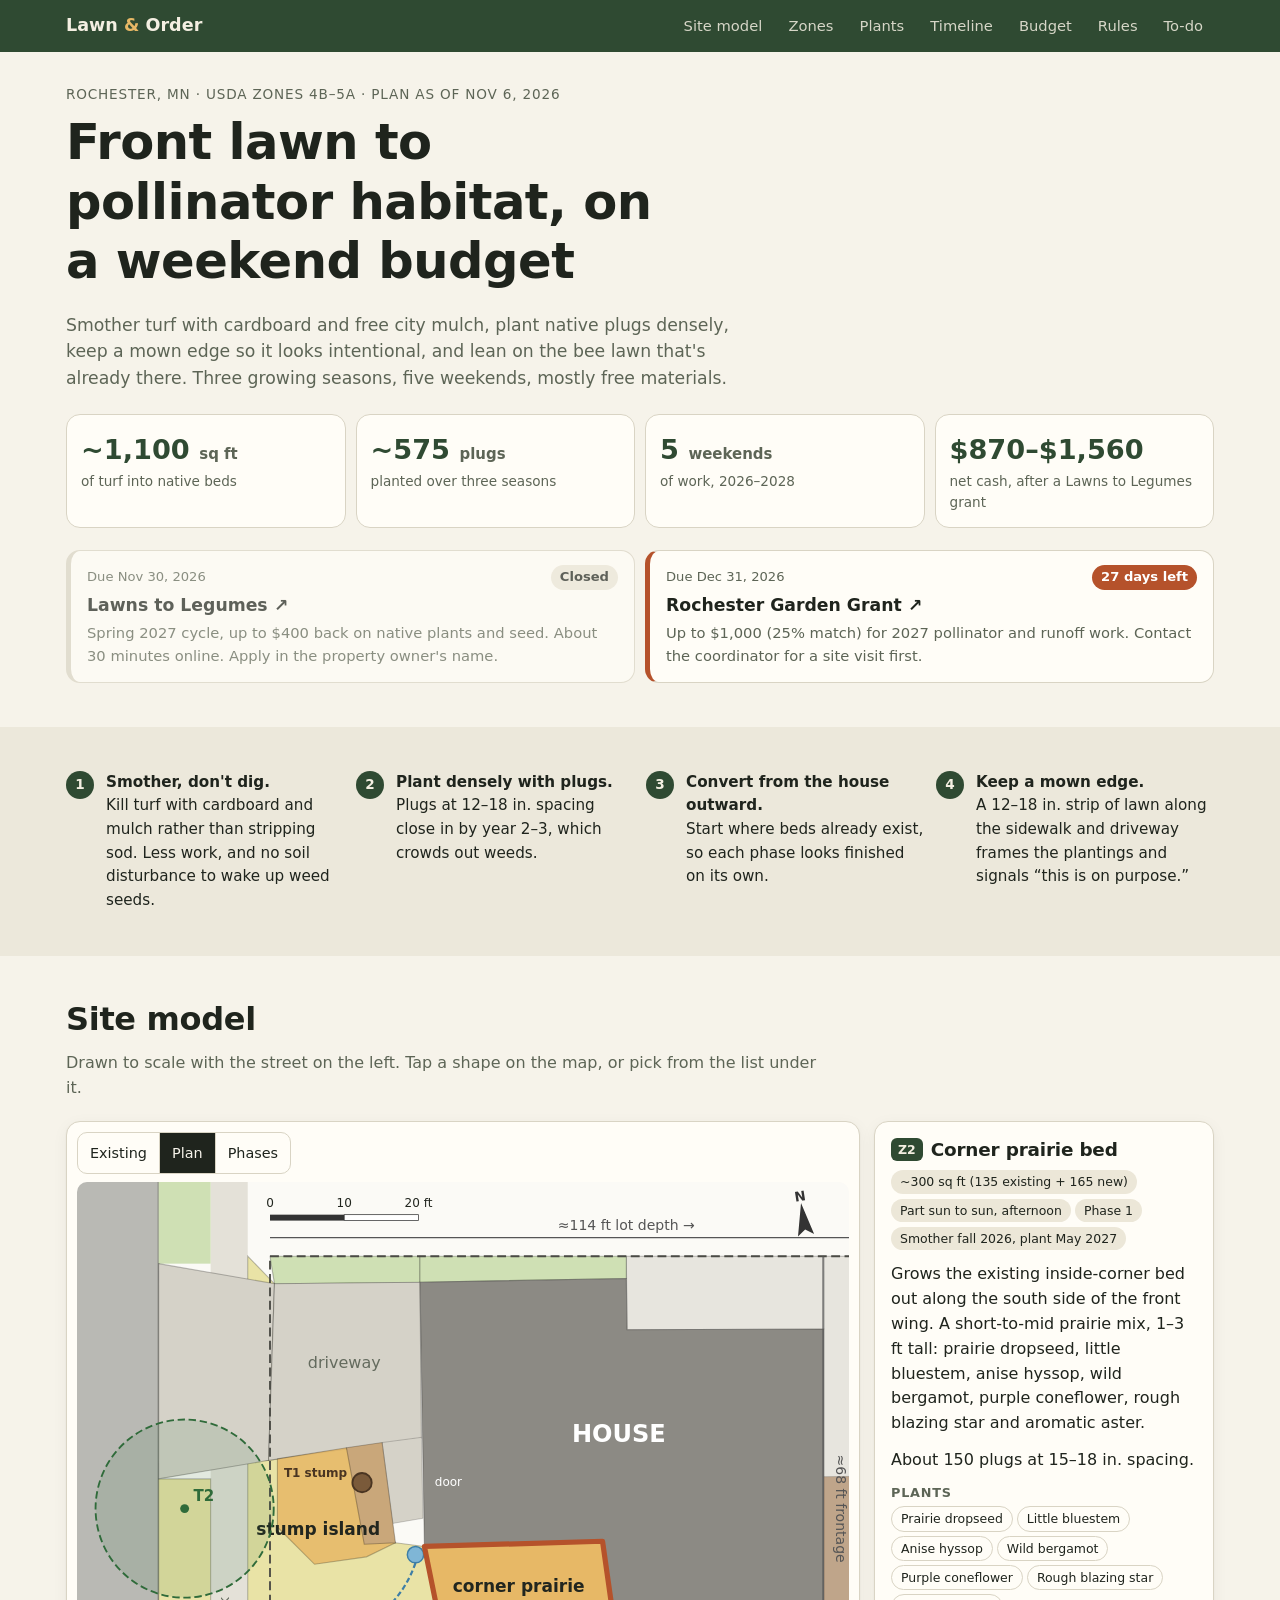
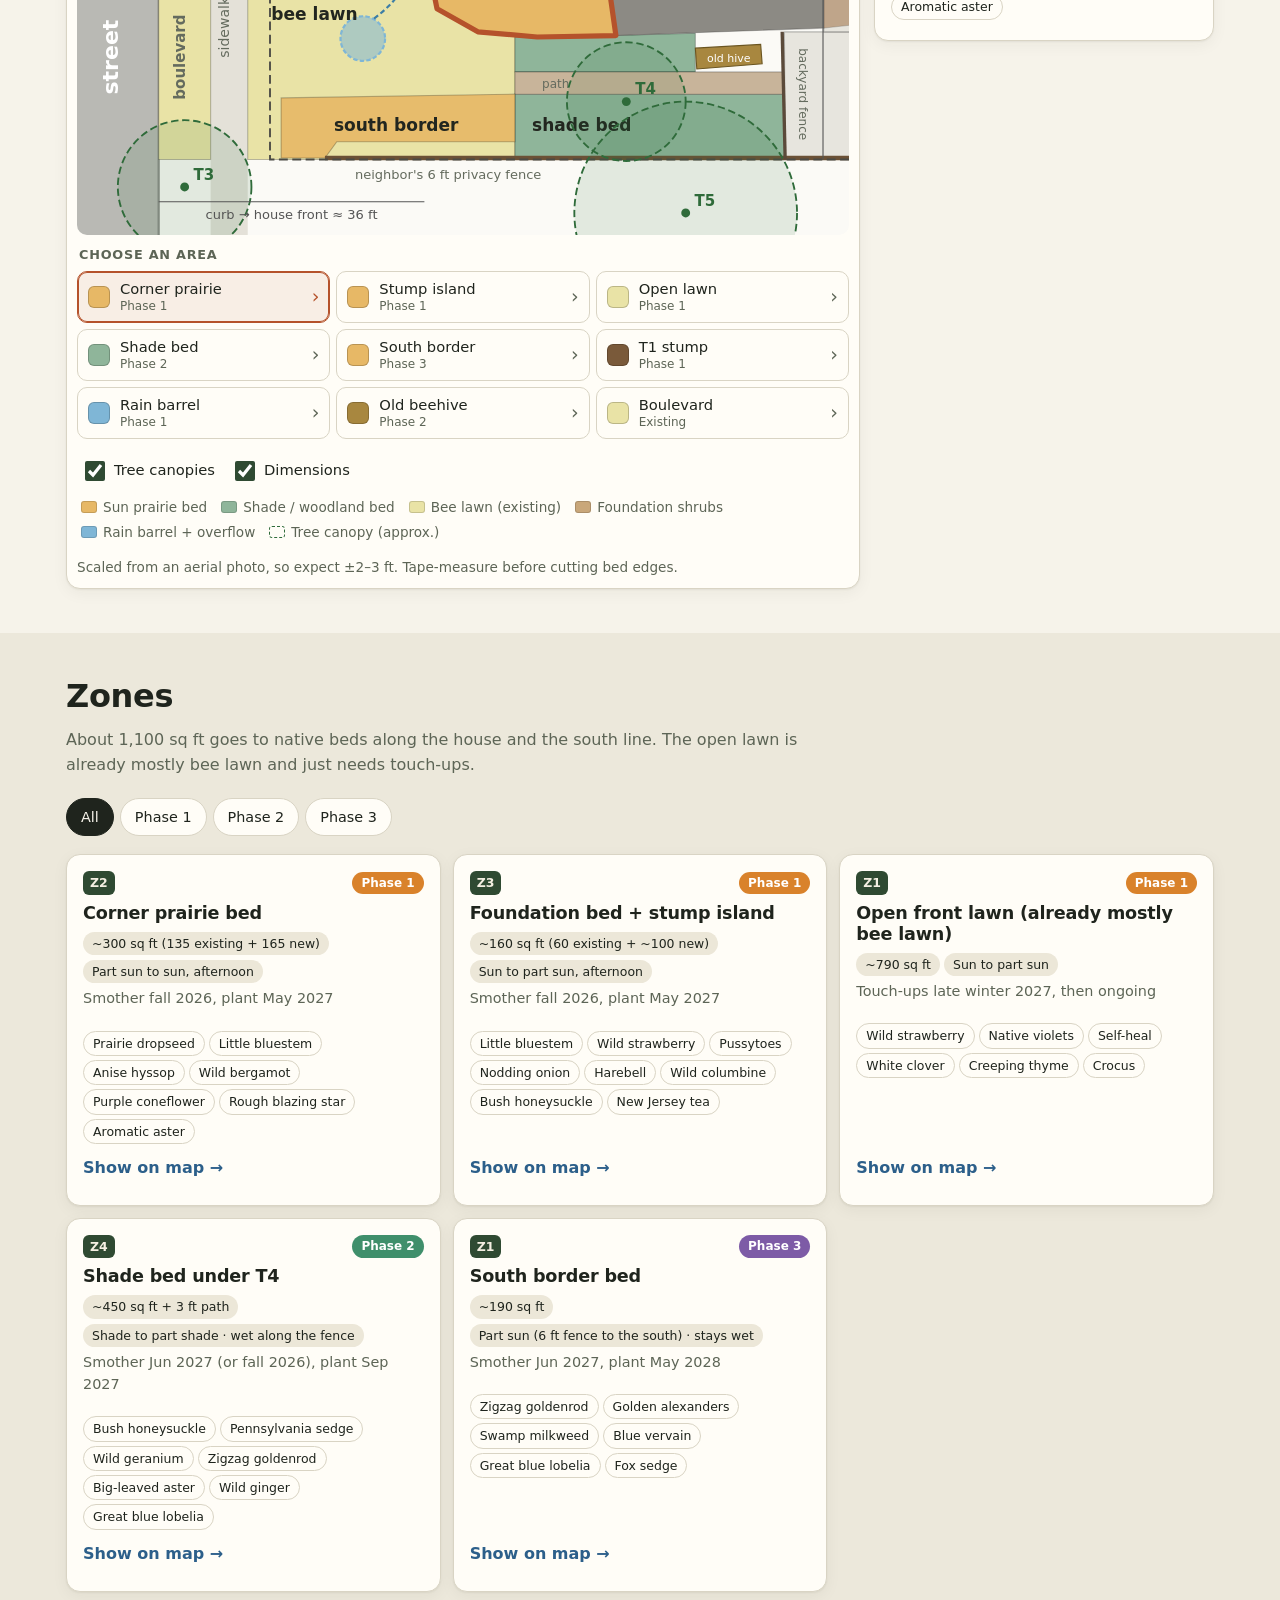
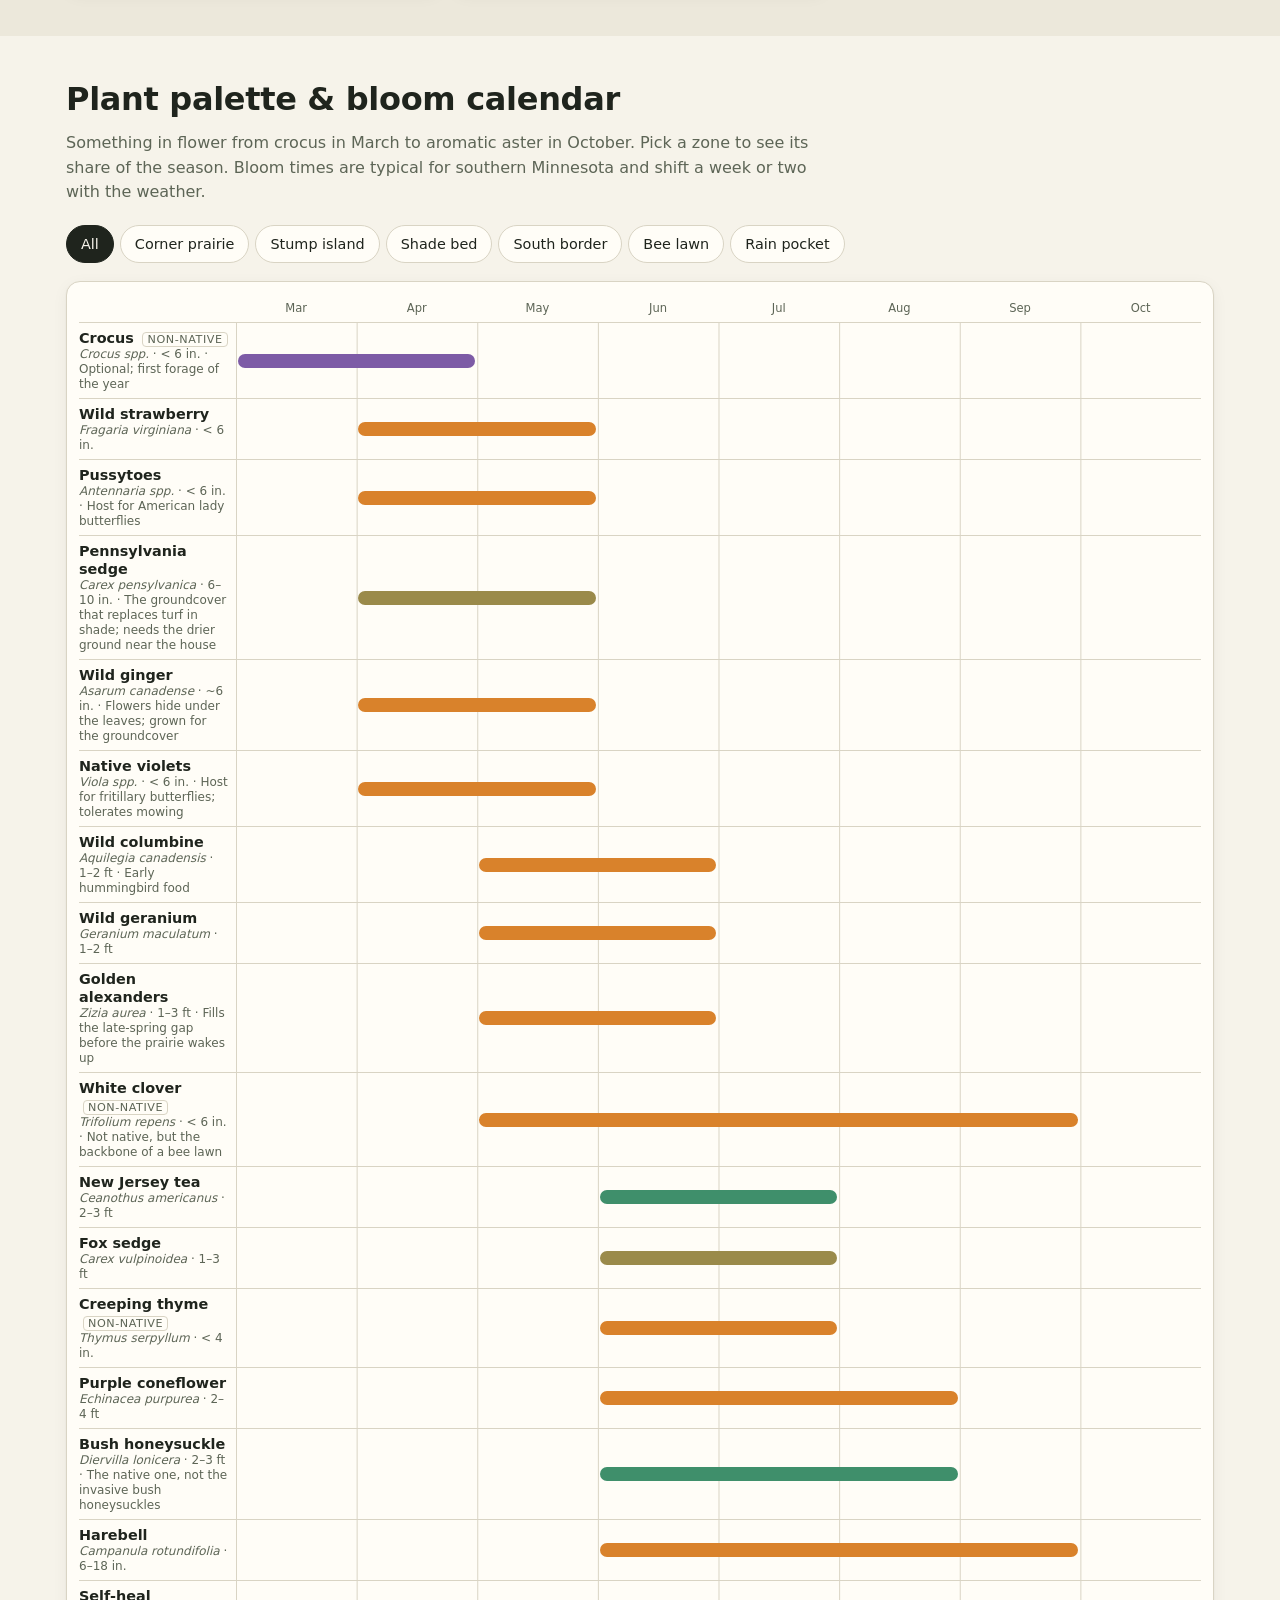
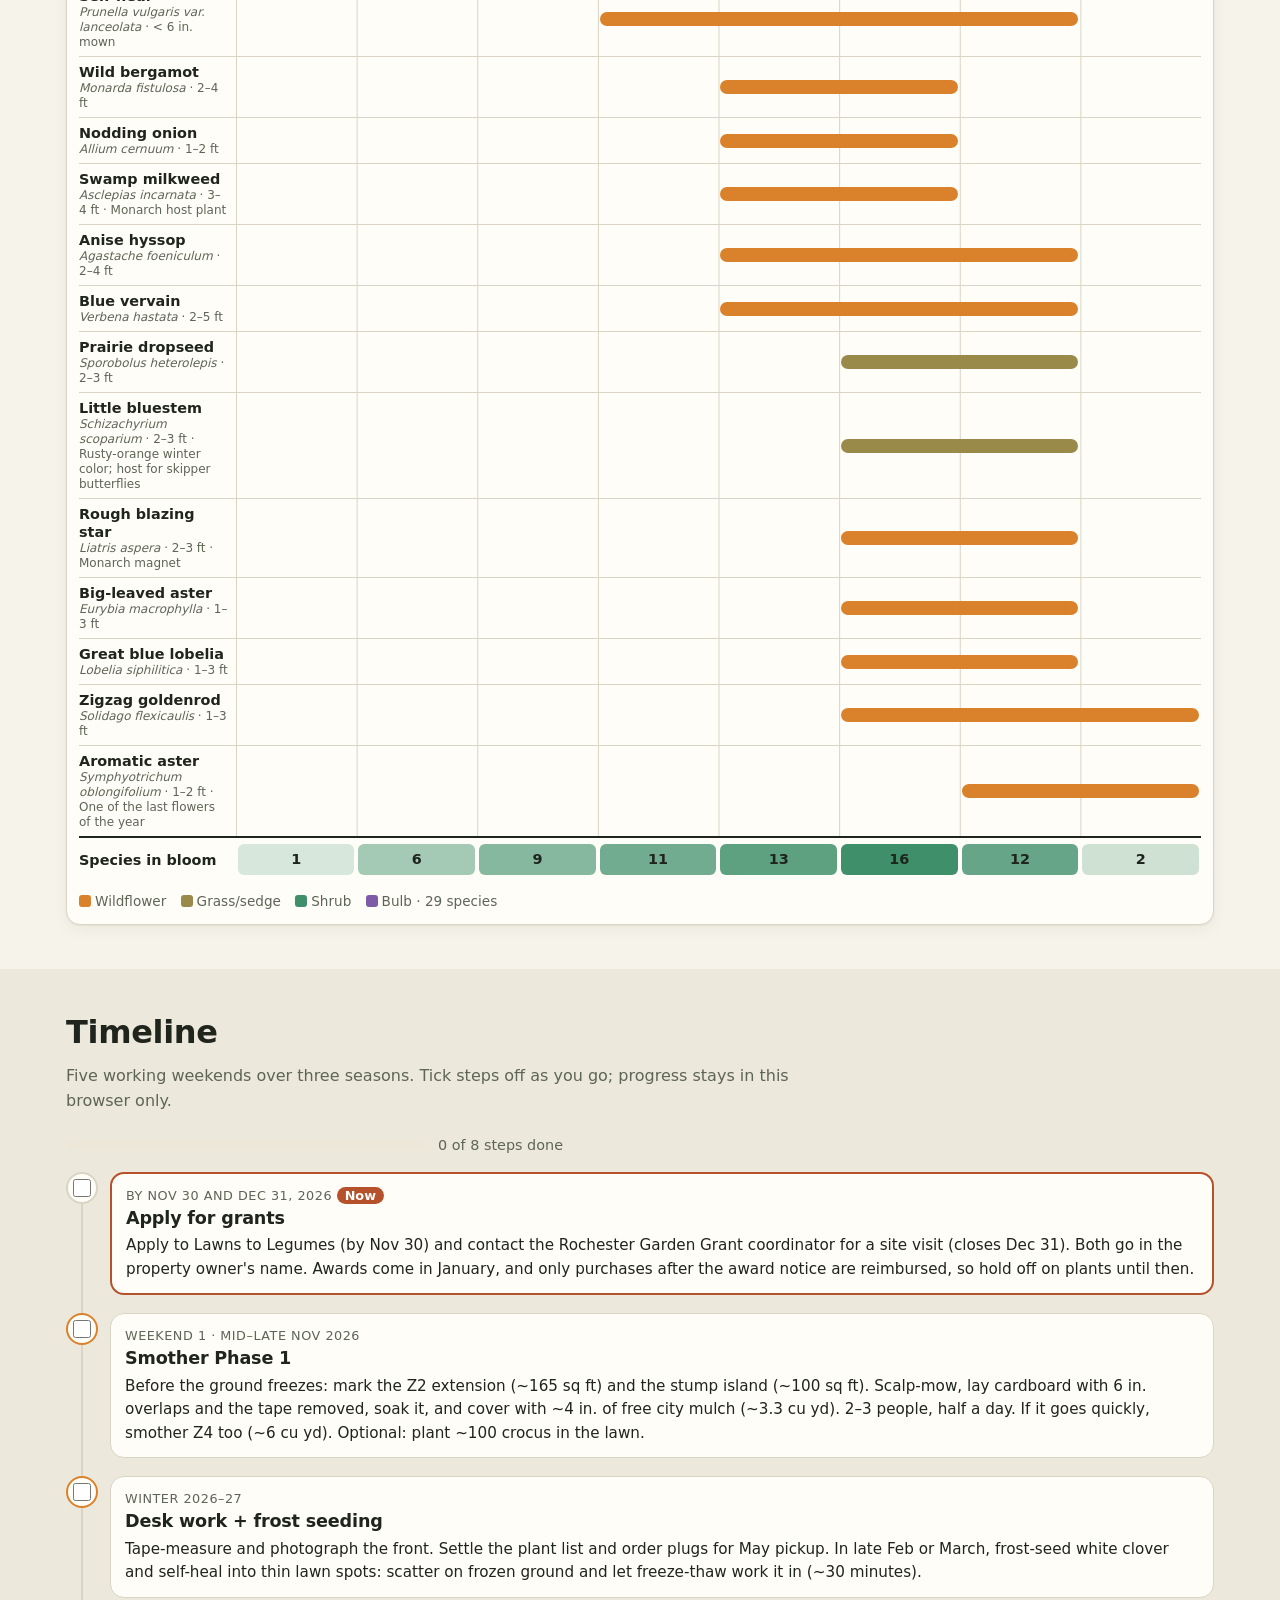
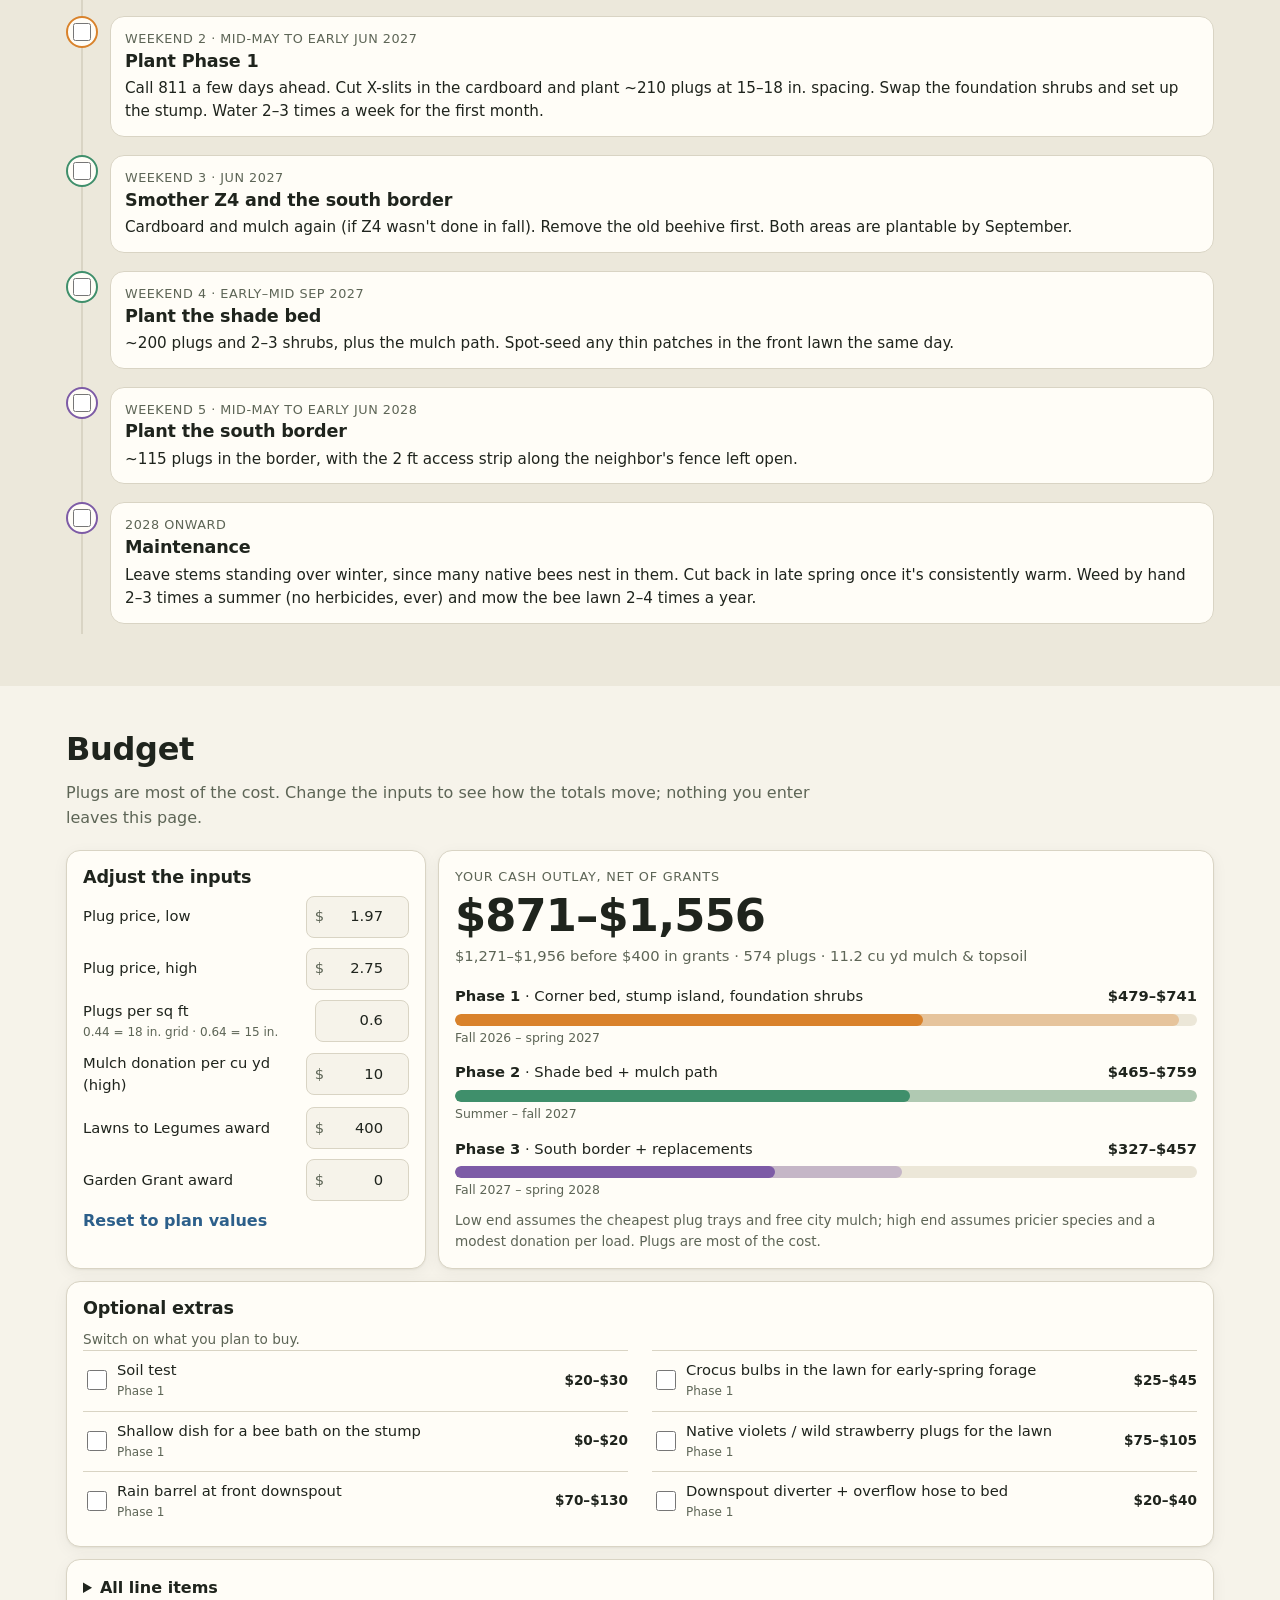
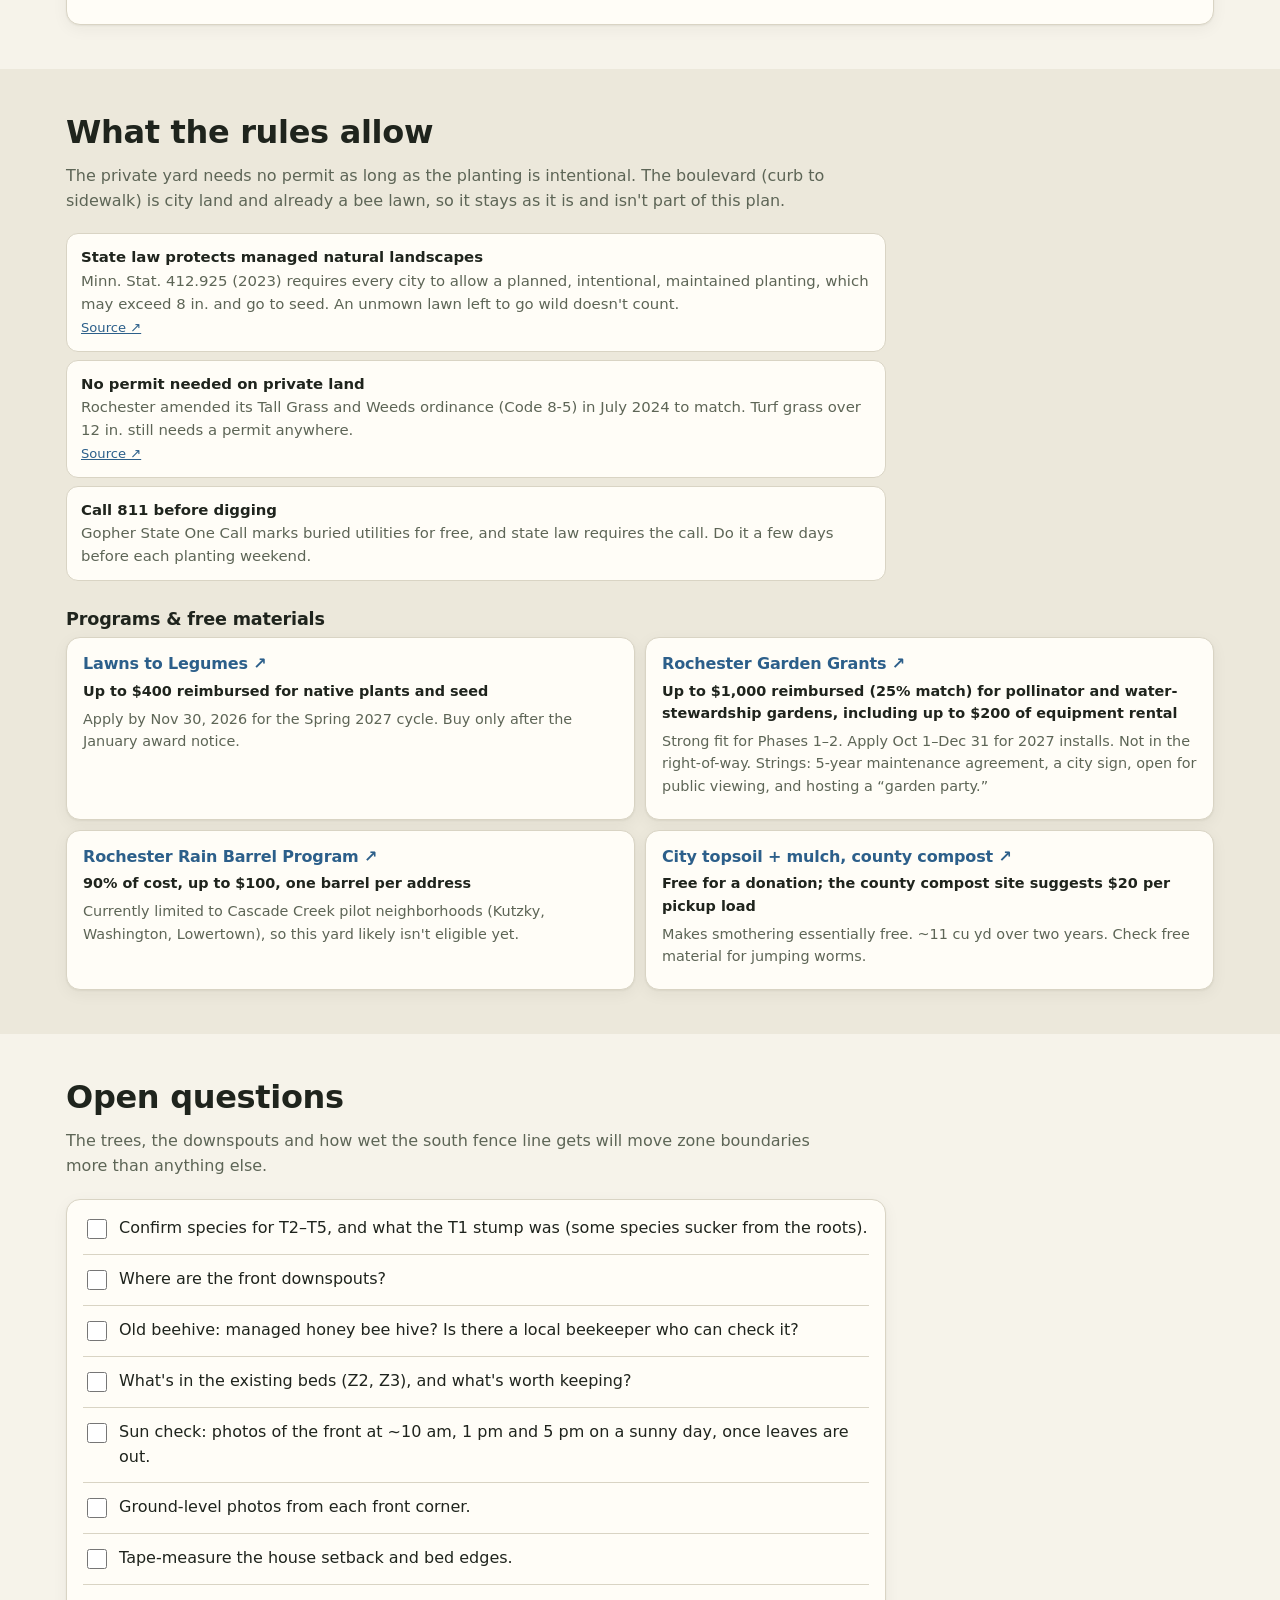
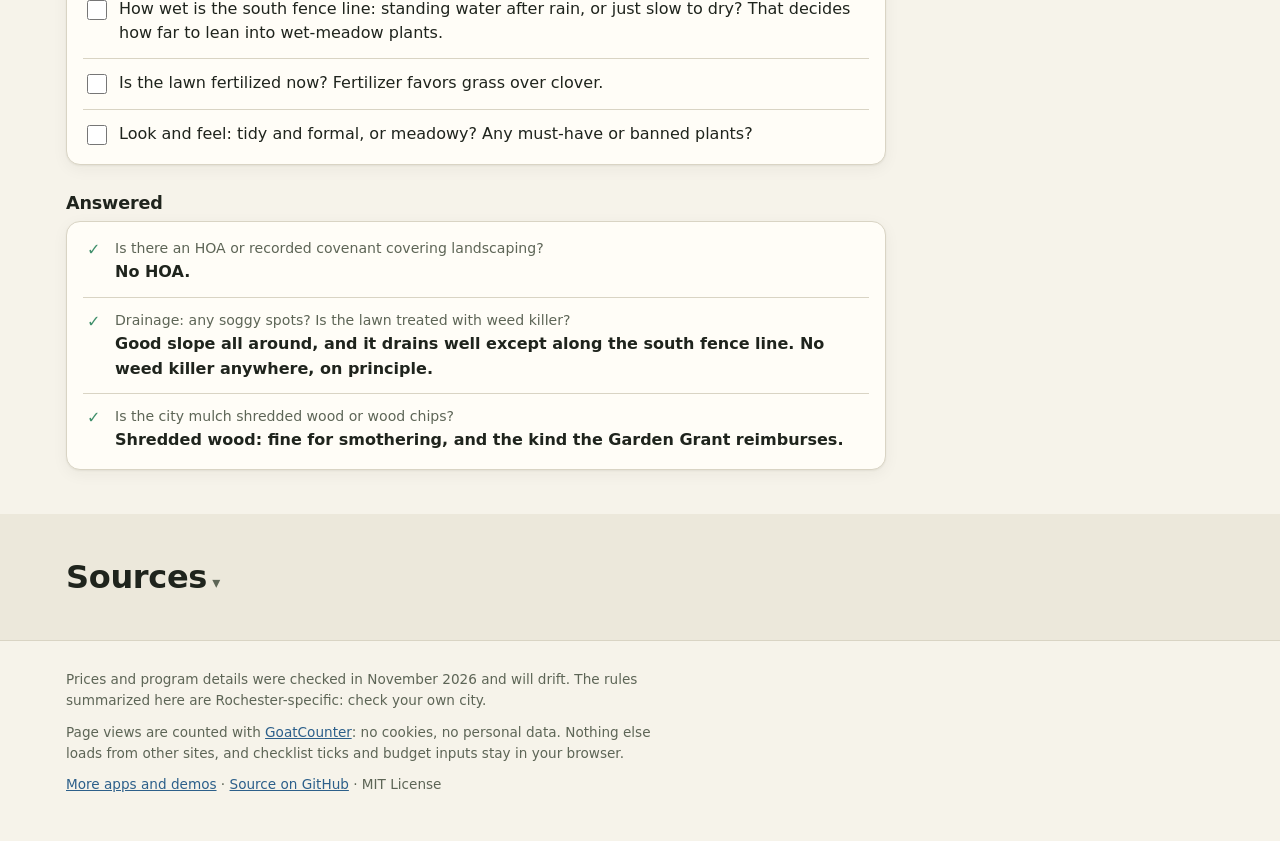
==== commit 60383582: "Fold in site answers: no HOA, wet south fence line, shredded mulch - South border switches to wet-to" ====
--- a/site/index.html
+++ b/site/index.html
@@ -175,9 +175,11 @@
     <div class="wrap">
       <div class="sec-head">
         <h2>Open questions</h2>
-        <p>The trees, the downspouts and whether an HOA applies will move zone boundaries more than anything else.</p>
+        <p>The trees, the downspouts and how wet the south fence line gets will move zone boundaries more than anything else.</p>
       </div>
       <ul class="checklist card" data-questions></ul>
+      <h3 class="sub-h">Answered</h3>
+      <ul class="answered card" data-answered></ul>
     </div>
   </section>
 
--- a/site/styles.css
+++ b/site/styles.css
@@ -282,3 +282,11 @@
 .pick-btn[aria-pressed="true"]::after { color: var(--accent); }
 .pick-sw { width: 22px; height: 22px; border-radius: 6px; flex: none; border: 1px solid rgba(0, 0, 0, .2); }
 .pick-t small { display: block; font-size: .75rem; margin-top: 2px; }
+
+/* answered questions */
+.answered { list-style: none; margin: 0; padding: 4px 16px; max-width: 820px; }
+.answered li { border-top: 1px solid var(--line); padding: 12px 0 12px 32px; position: relative; }
+.answered li:first-child { border-top: 0; }
+.answered li::before { content: "✓"; position: absolute; left: 4px; top: 12px; font-weight: 800; color: var(--p2); }
+.ans-q { display: block; color: var(--muted); font-size: .88rem; }
+.ans-a { display: block; font-weight: 600; }
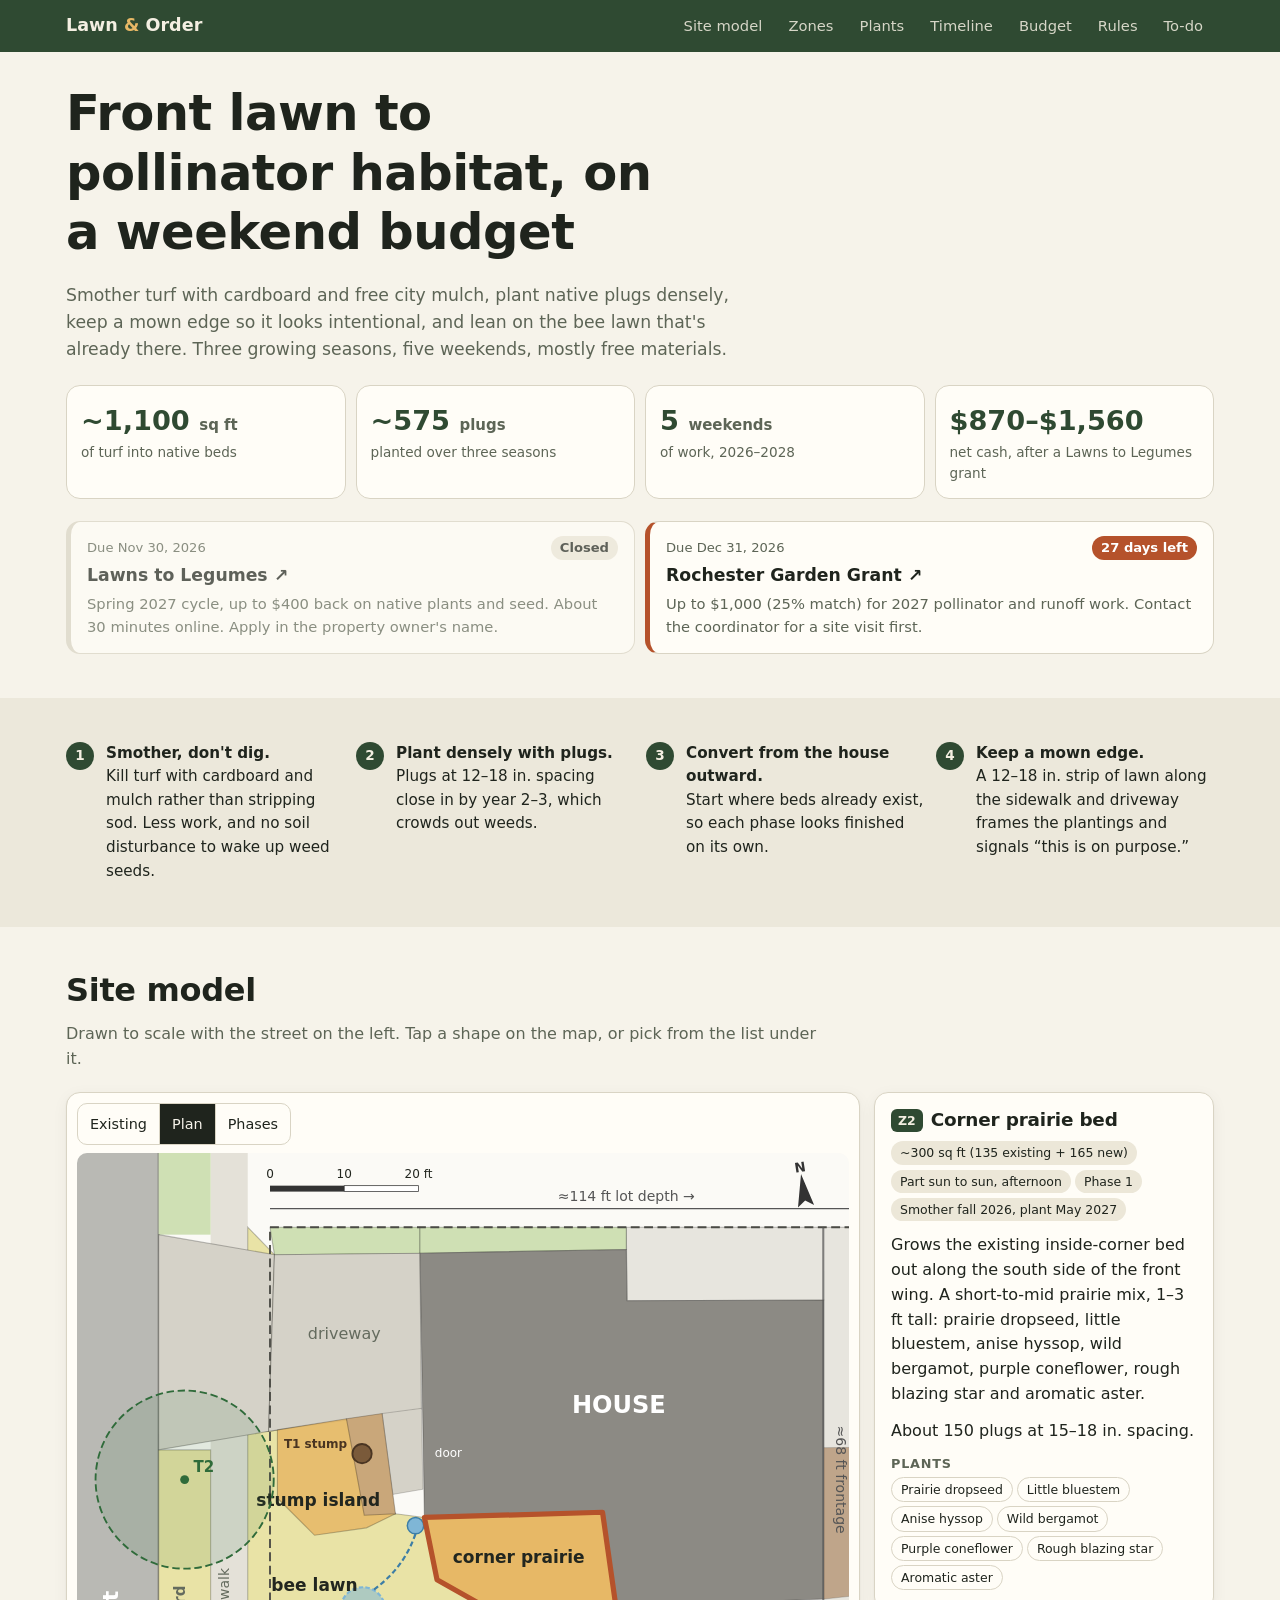
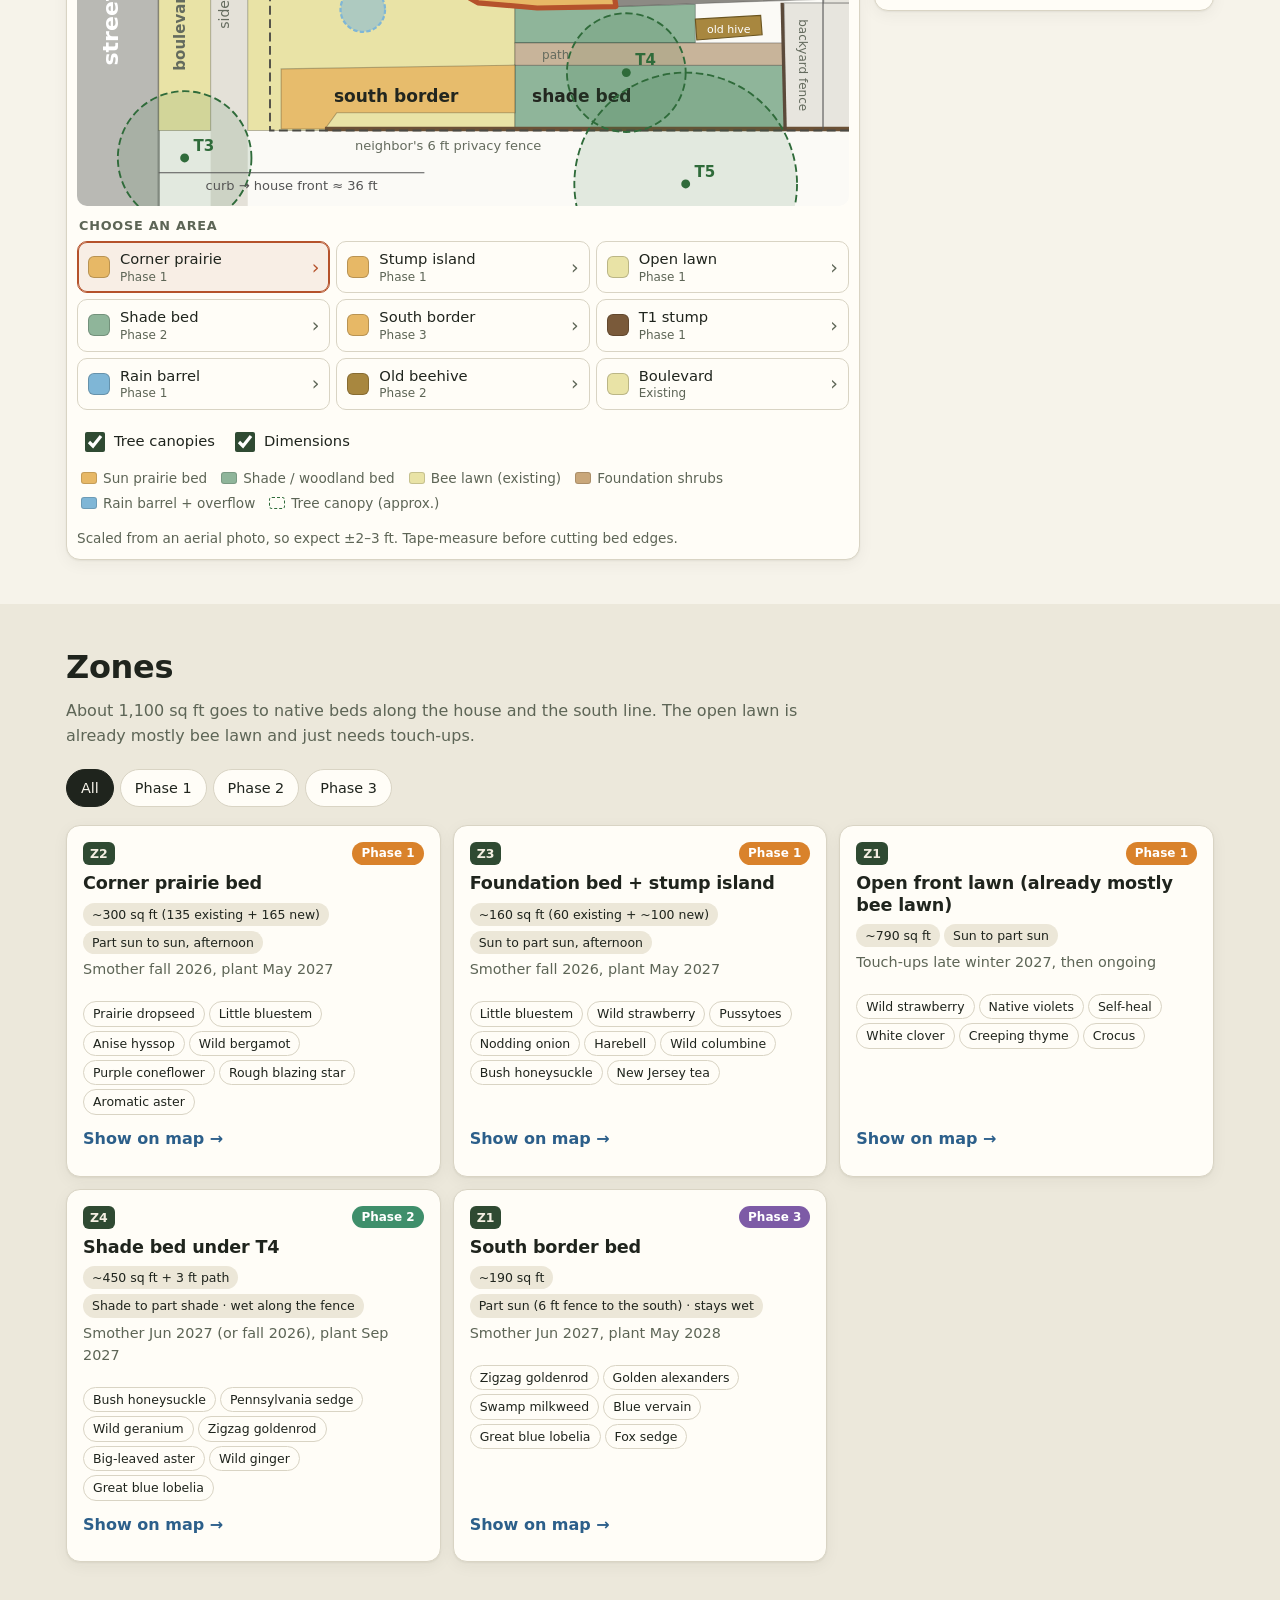
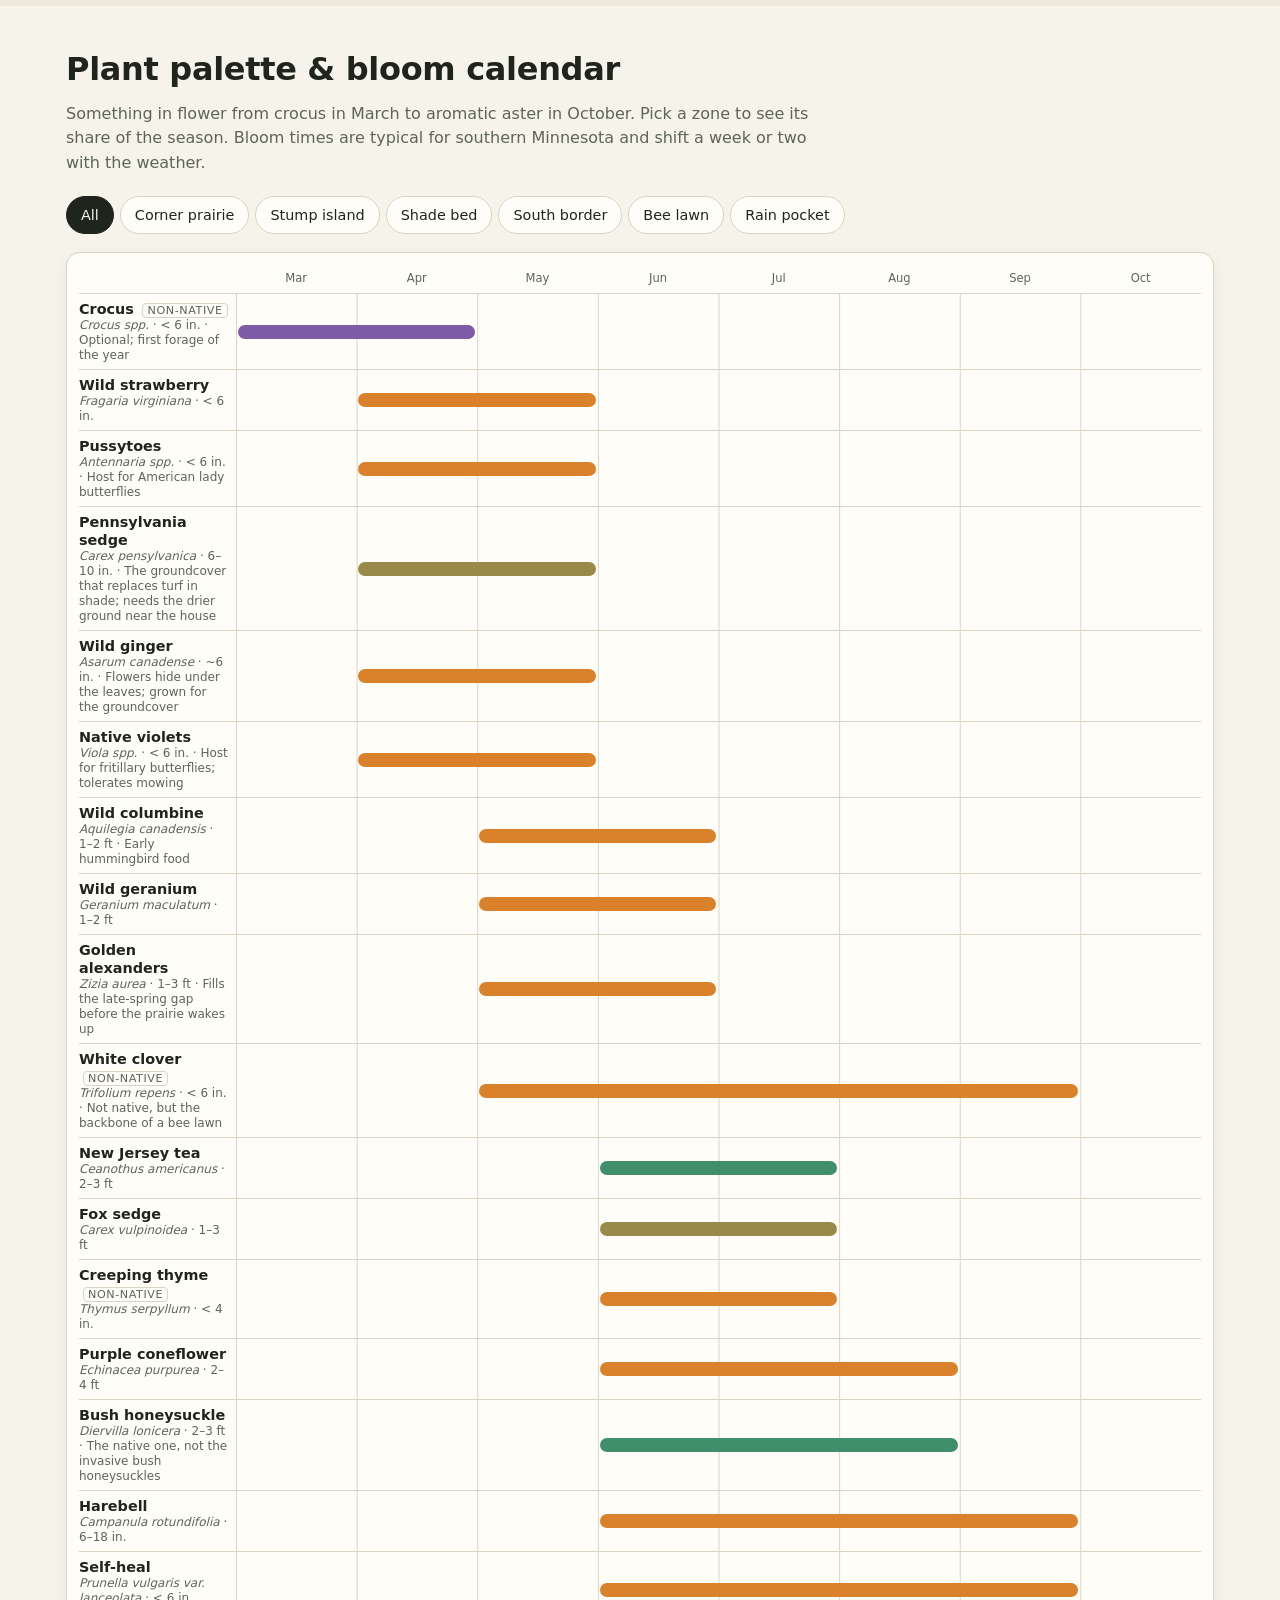
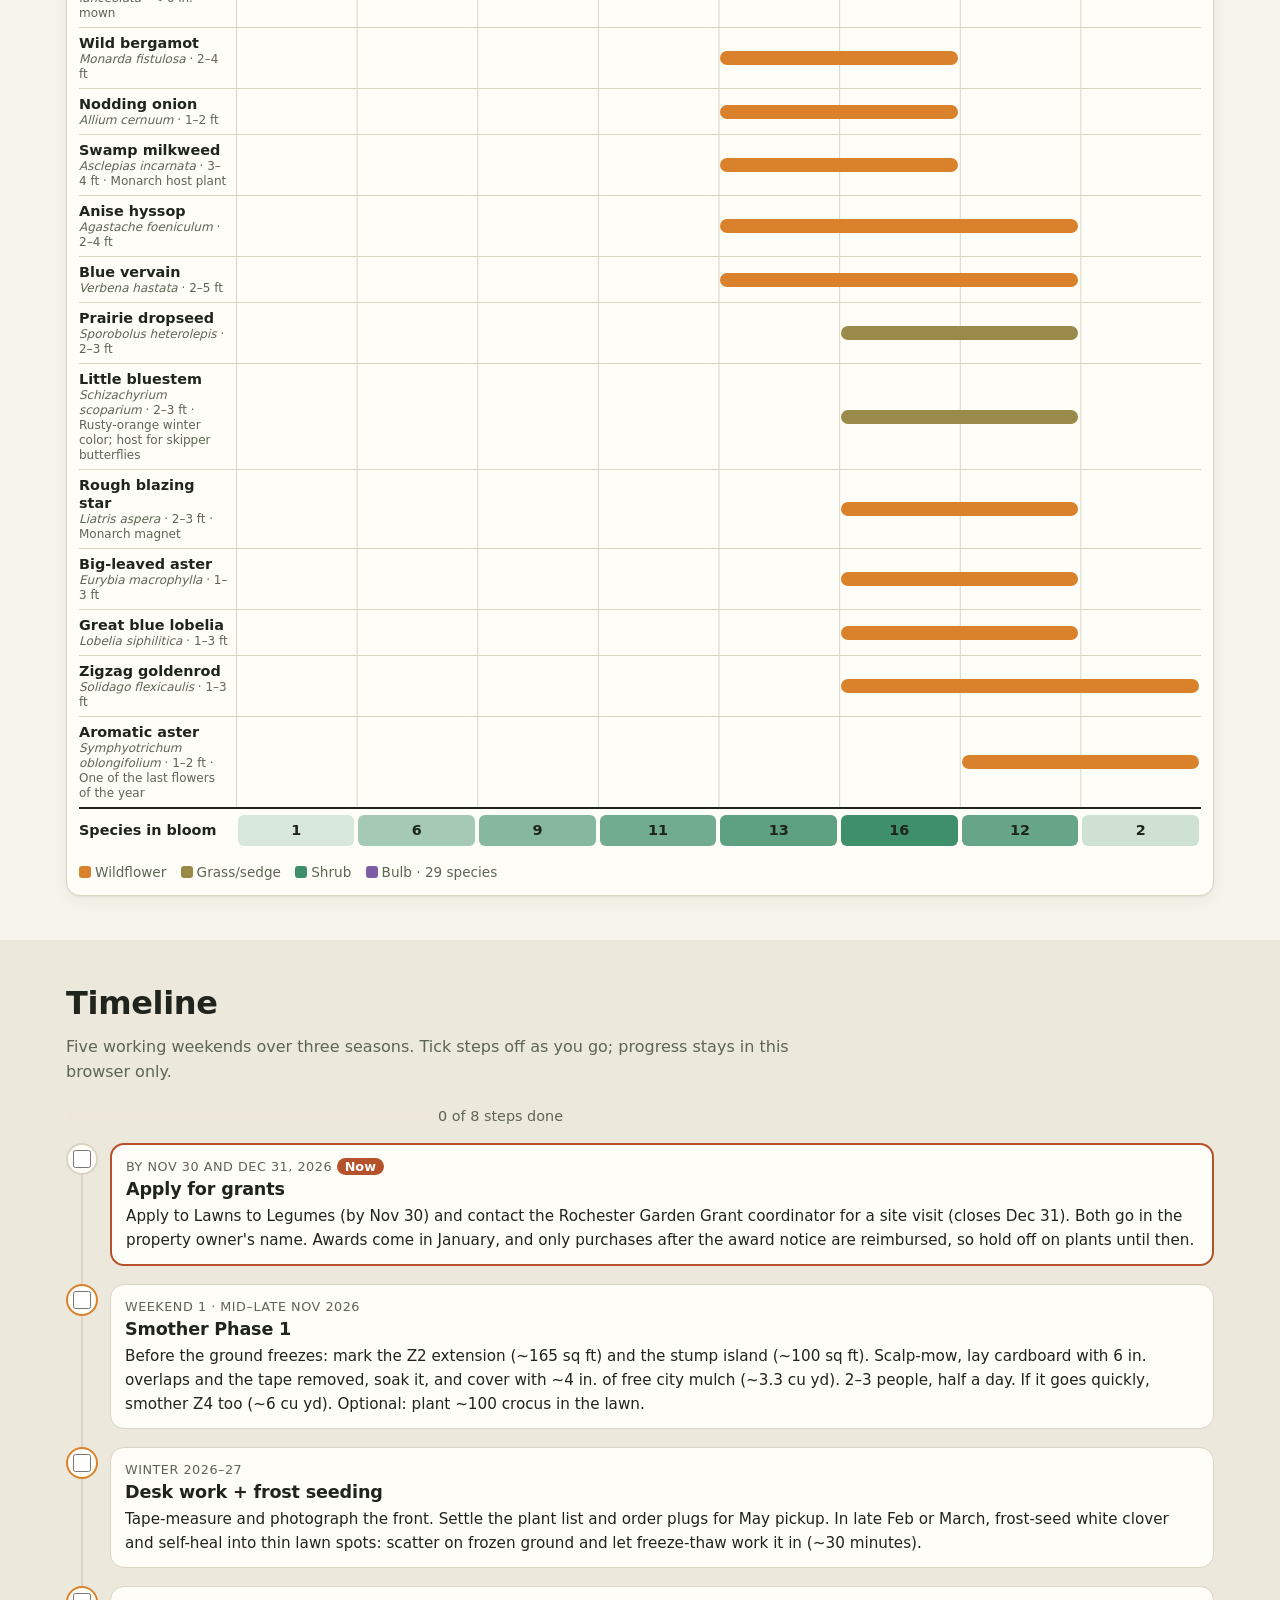
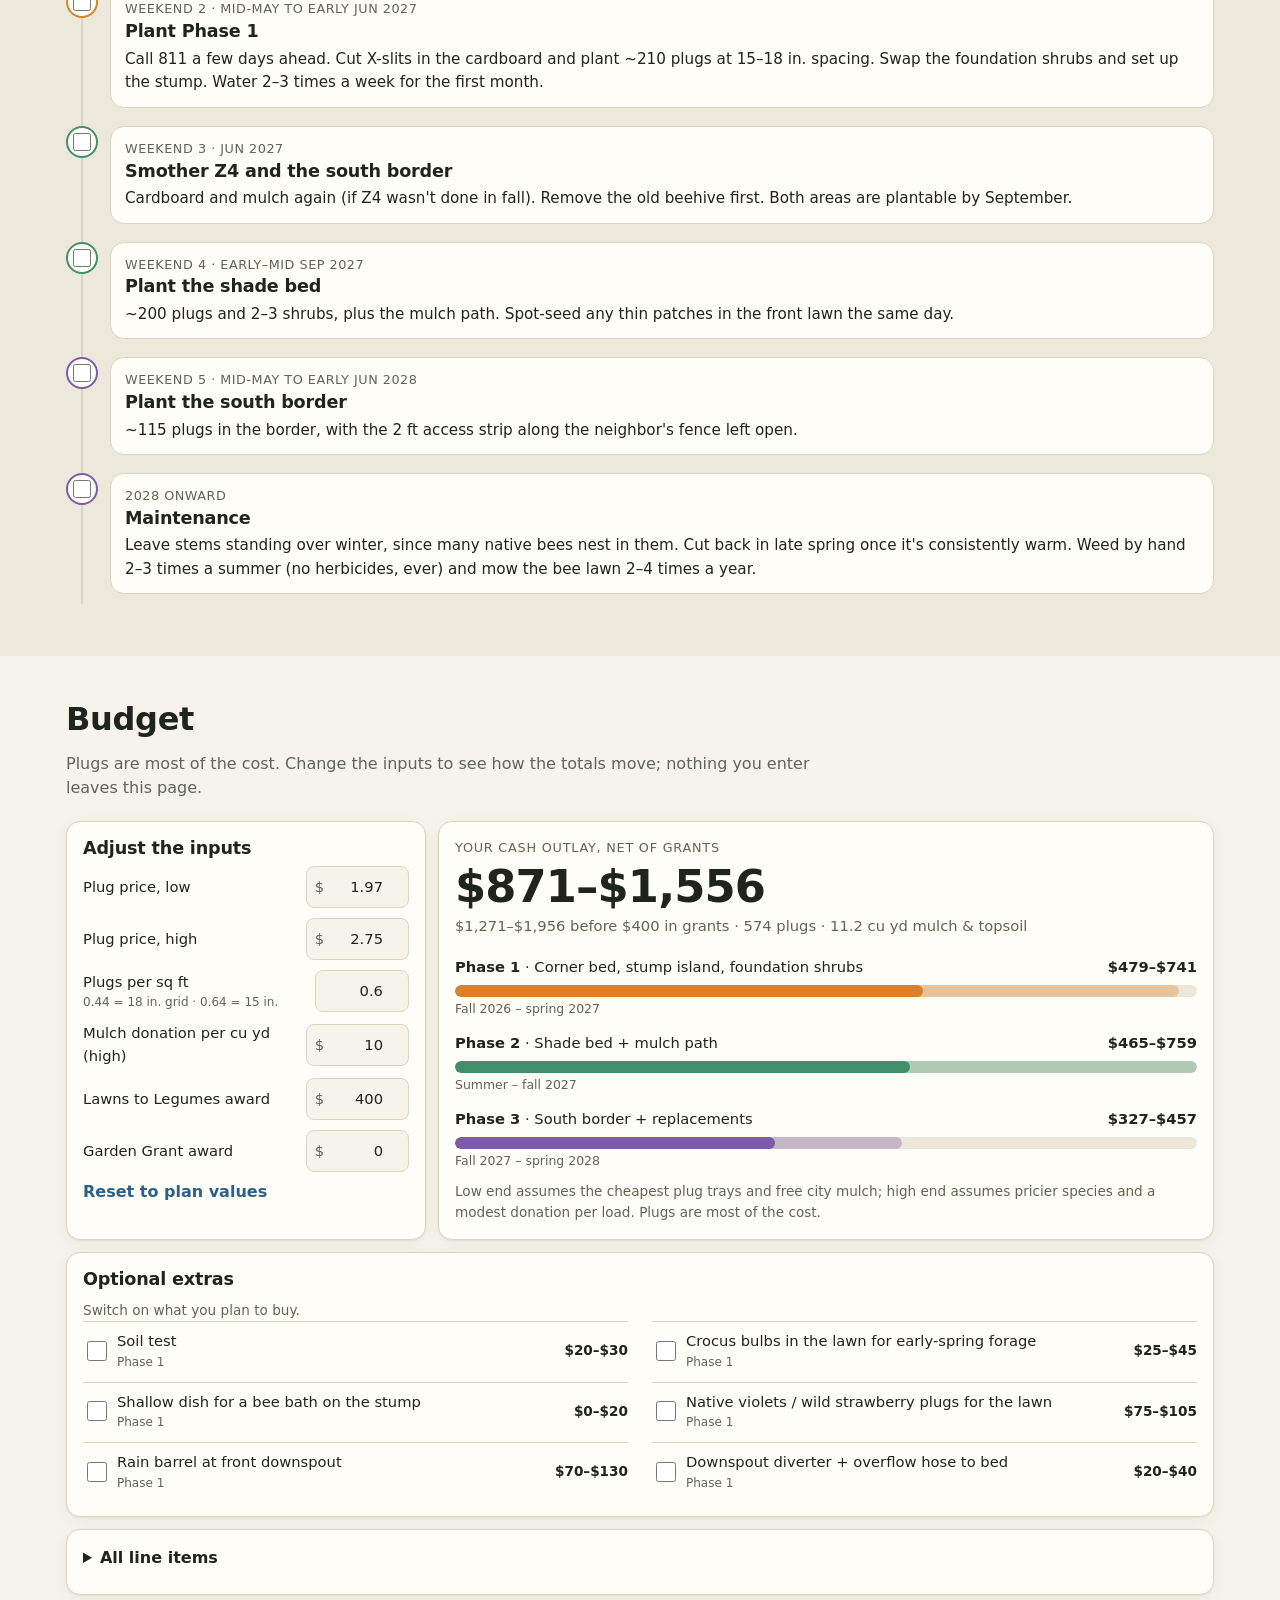
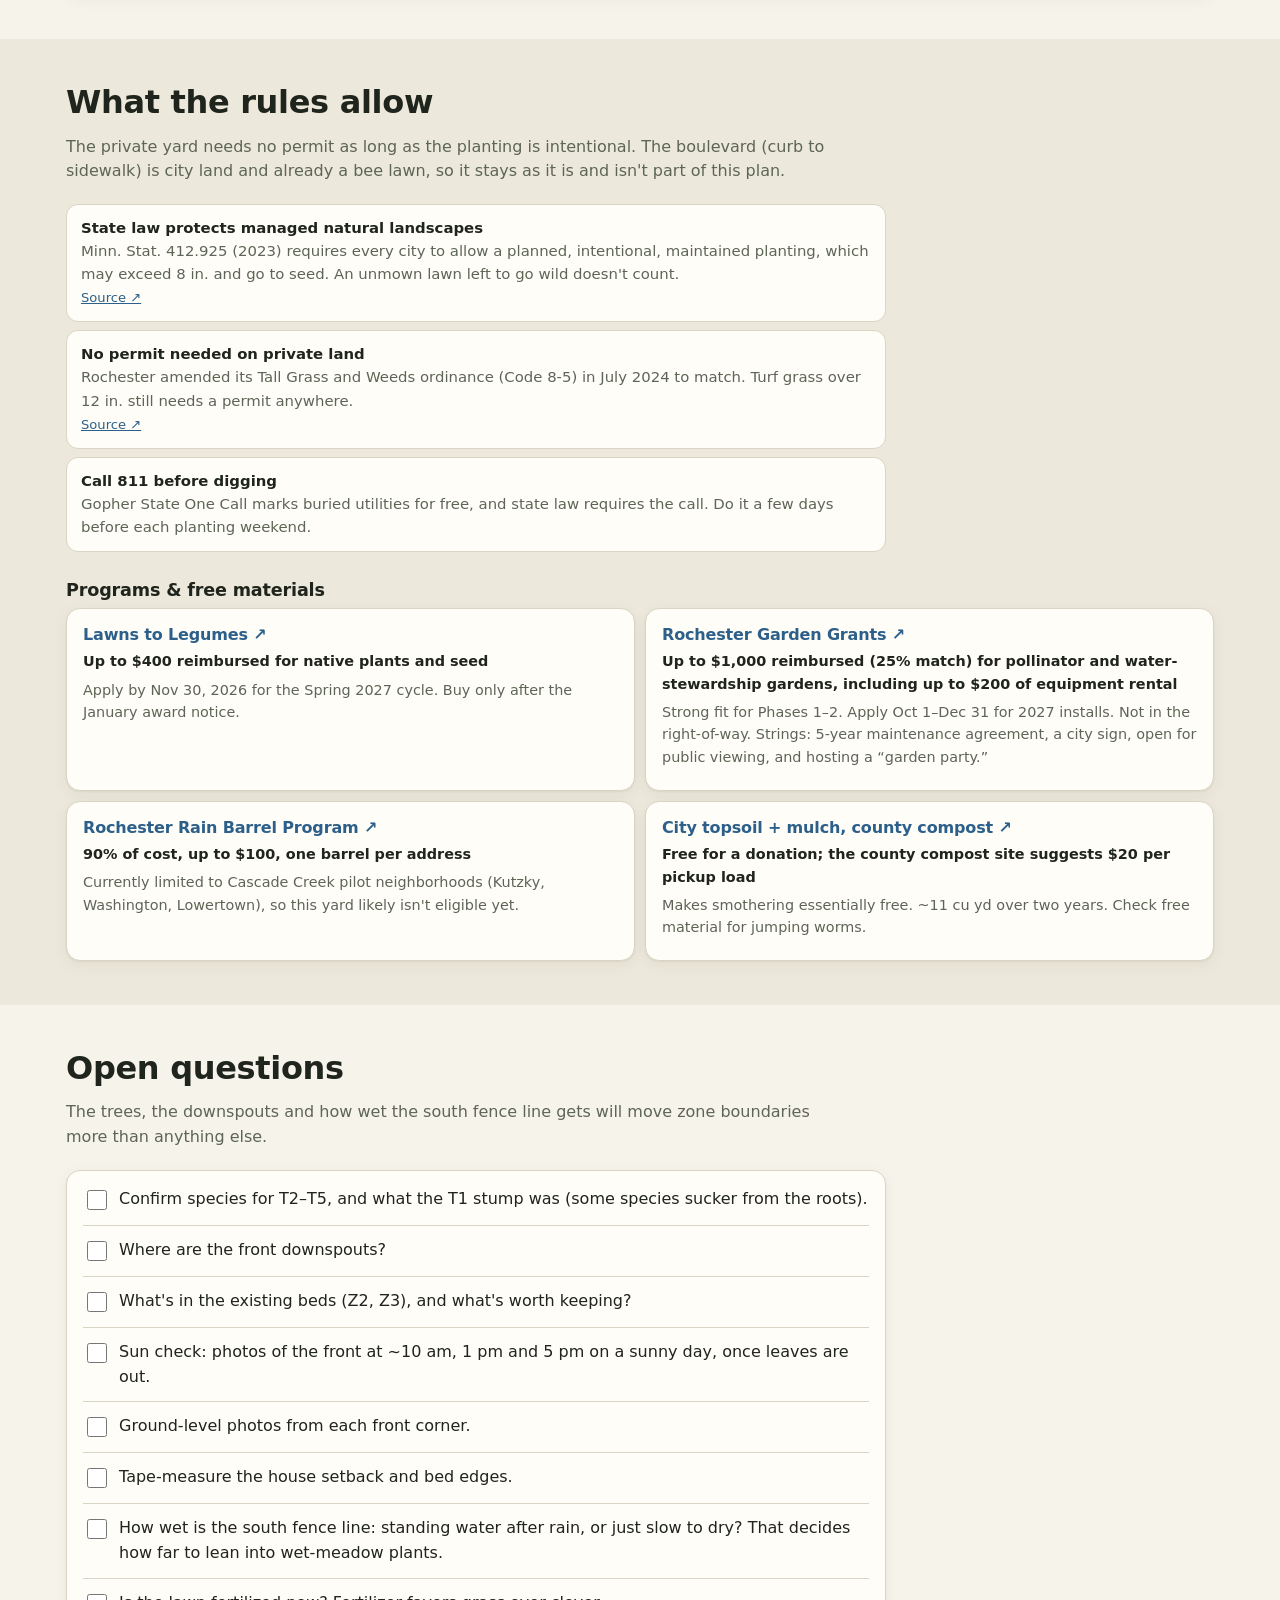
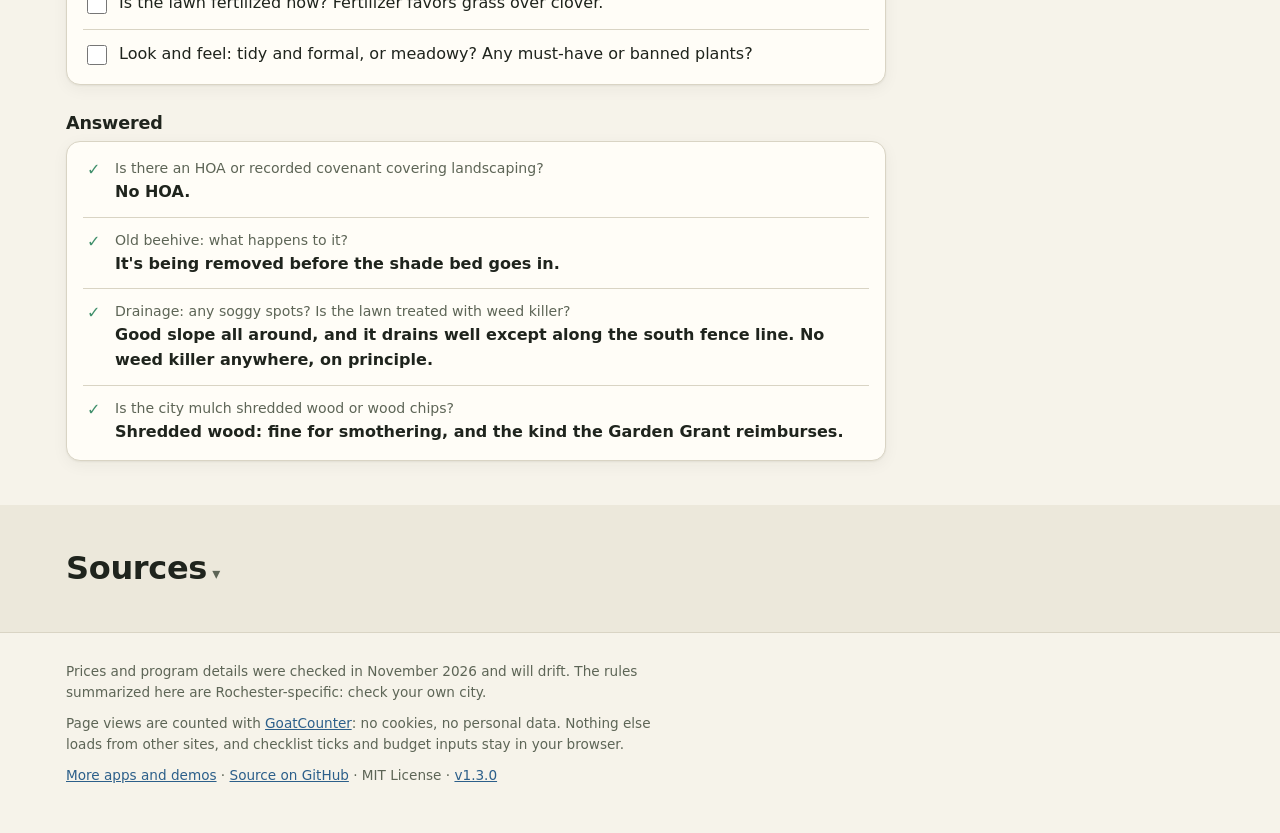
==== commit 5ce36446: "Add semantic versioning (v1.3.0) and drop the hero eyebrow - VERSION is the single source; CHANGELOG" ====
--- a/site/index.html
+++ b/site/index.html
@@ -64,7 +64,6 @@
 <main id="main">
   <section id="overview" class="hero">
     <div class="wrap">
-      <p class="eyebrow">Rochester, MN · USDA zones 4b–5a · <span data-asof></span></p>
       <h1>Front lawn to pollinator habitat, on a weekend budget</h1>
       <p class="lede">Smother turf with cardboard and free city mulch, plant native plugs densely, keep a mown edge so it looks intentional, and lean on the bee lawn that's already there. Three growing seasons, five weekends, mostly free materials.</p>
       <div class="stats" data-stats></div>
@@ -197,7 +196,7 @@
   <div class="wrap">
     <p>Prices and program details were checked in November 2026 and will drift. The rules summarized here are Rochester-specific: check your own city.</p>
     <p>Page views are counted with <a href="https://www.goatcounter.com/">GoatCounter</a>: no cookies, no personal data. Nothing else loads from other sites, and checklist ticks and budget inputs stay in your browser.</p>
-    <p><a href="https://jkastl.github.io/">More apps and demos</a> · <a href="https://github.com/jkastl/lawn-and-order">Source on GitHub</a> · MIT License</p>
+    <p><a href="https://jkastl.github.io/">More apps and demos</a> · <a href="https://github.com/jkastl/lawn-and-order">Source on GitHub</a> · MIT License · <a href="https://github.com/jkastl/lawn-and-order/blob/main/CHANGELOG.md" data-version>v1.3.0</a></p>
   </div>
 </footer>
 
--- a/site/styles.css
+++ b/site/styles.css
@@ -84,7 +84,6 @@
 
 /* hero */
 .hero { padding-top: 32px !important; }
-.eyebrow { font-size: .85rem; color: var(--muted); text-transform: uppercase; letter-spacing: .06em; margin-bottom: .6em; }
 .hero h1 { font-size: clamp(1.8rem, 7vw, 3.1rem); max-width: 18ch; }
 .lede { font-size: 1.08rem; max-width: 62ch; color: var(--muted); }
 .stats { display: grid; grid-template-columns: repeat(2, minmax(0, 1fr)); gap: 10px; margin: 22px 0; }
